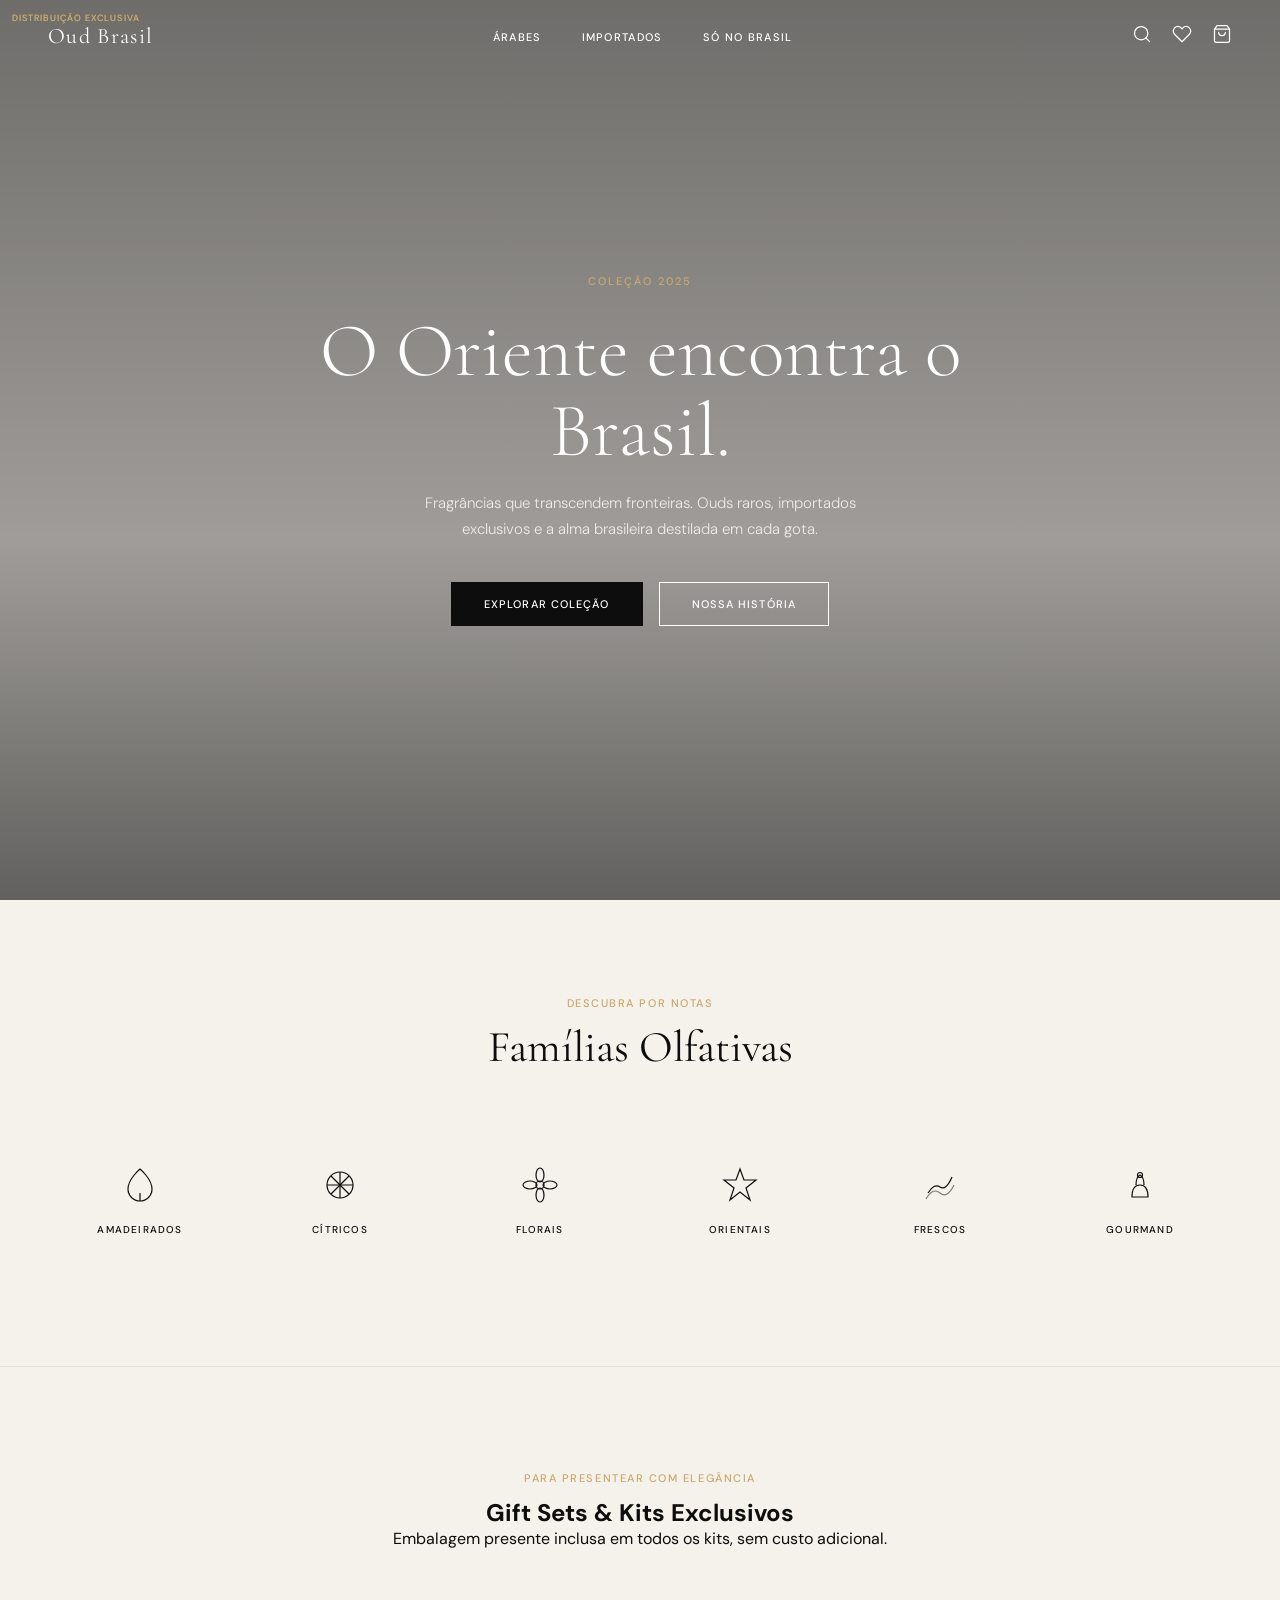
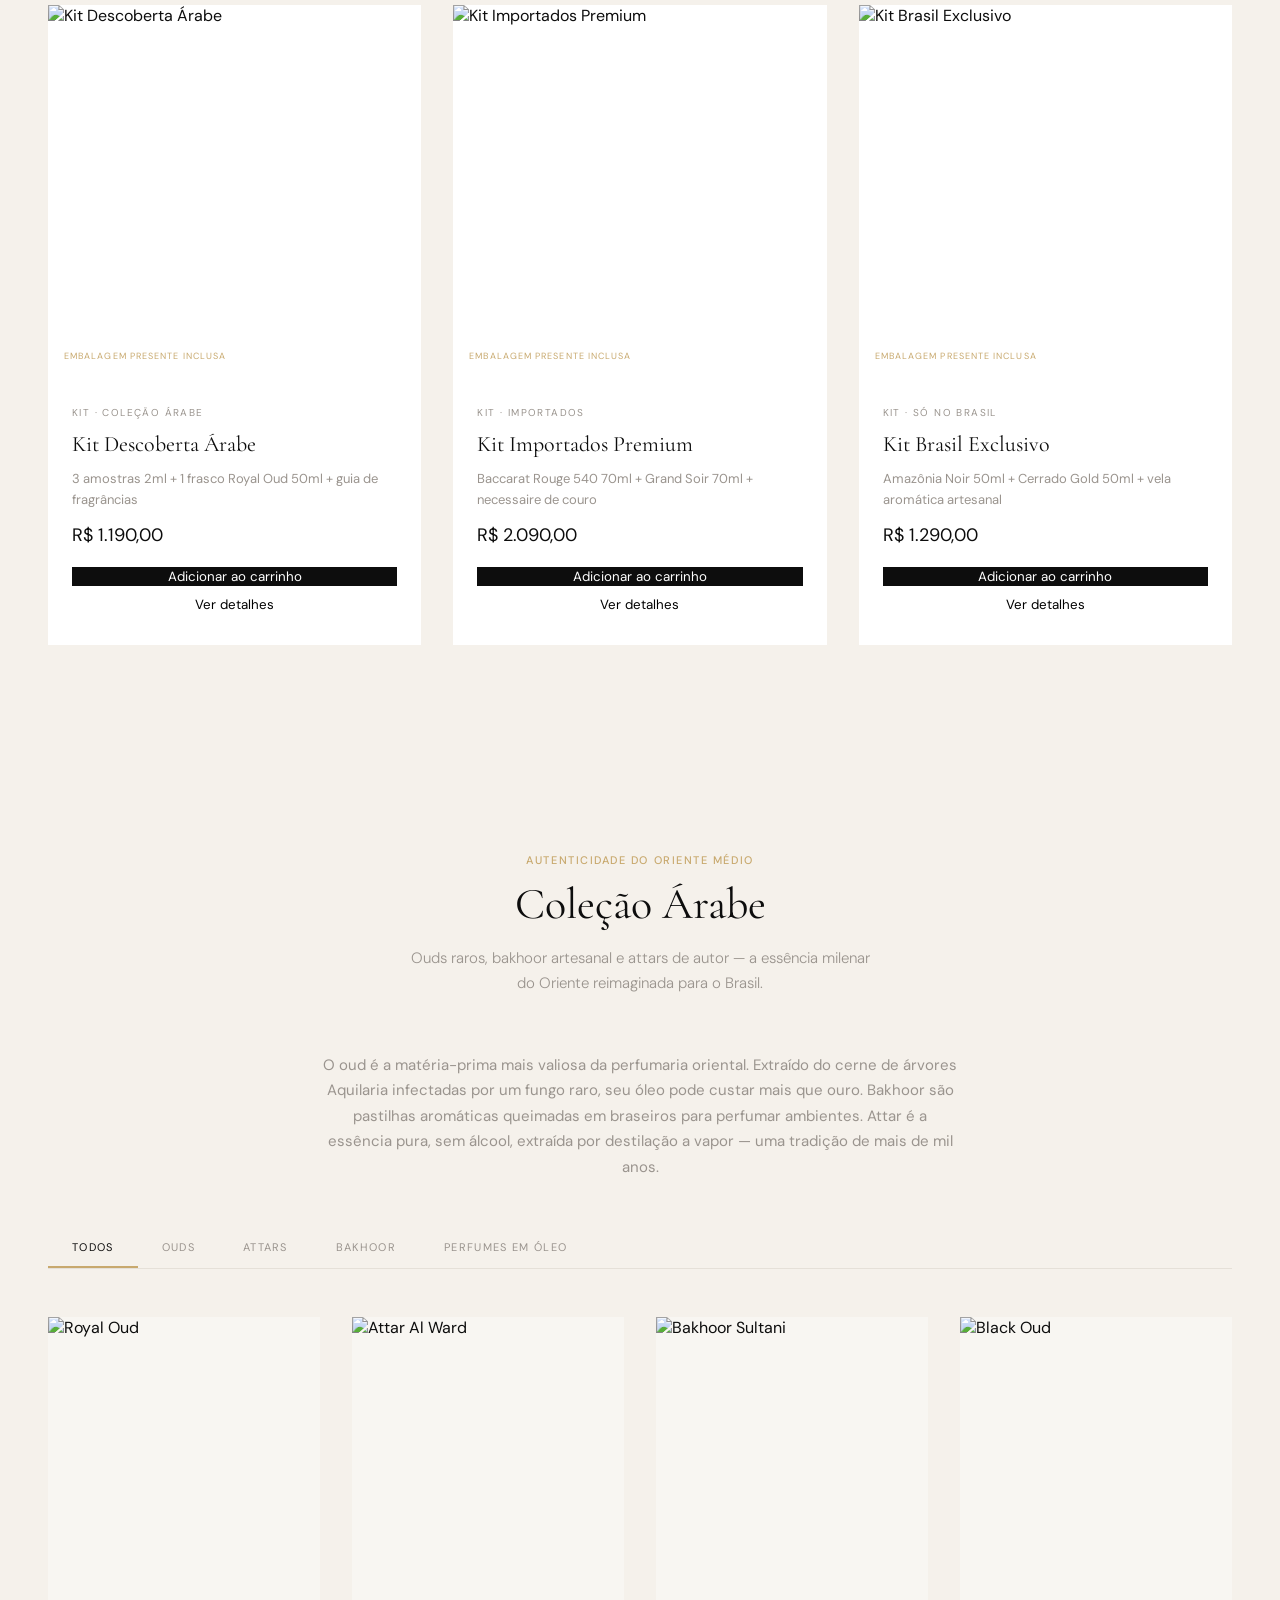
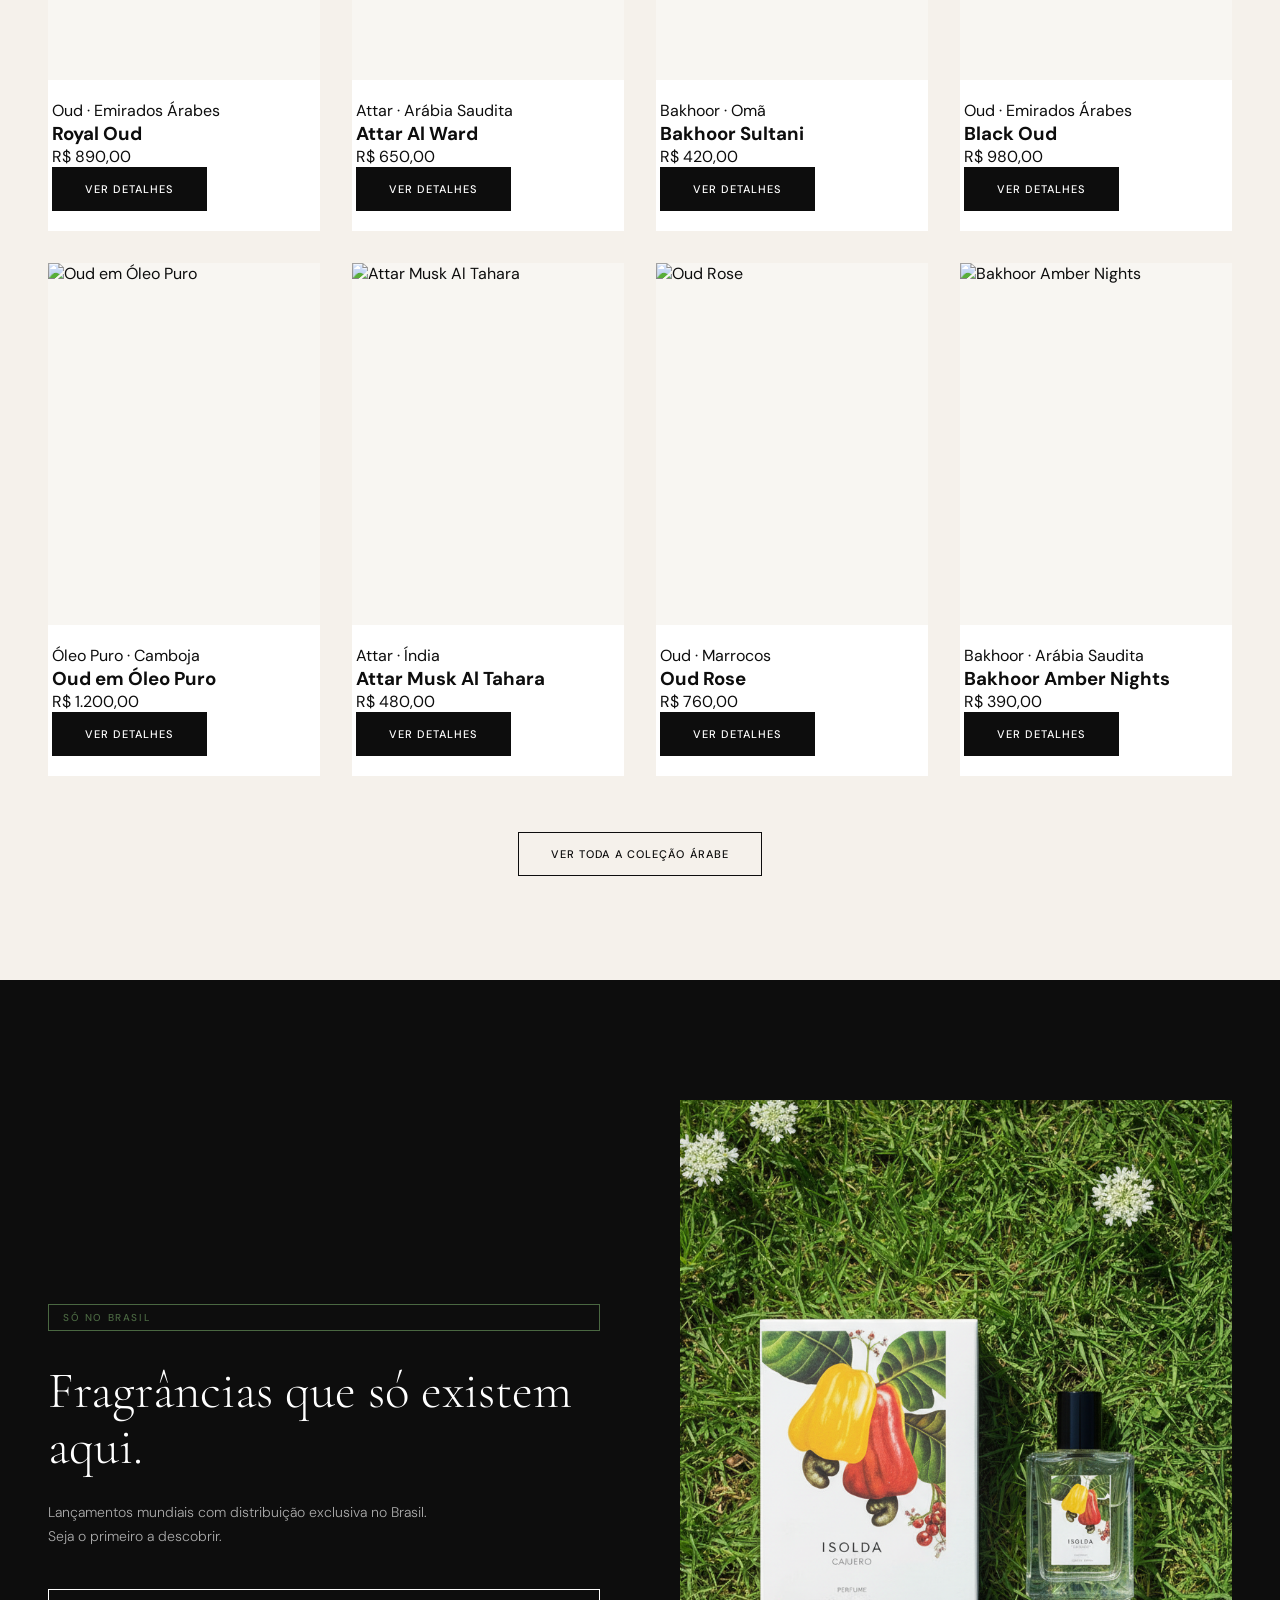
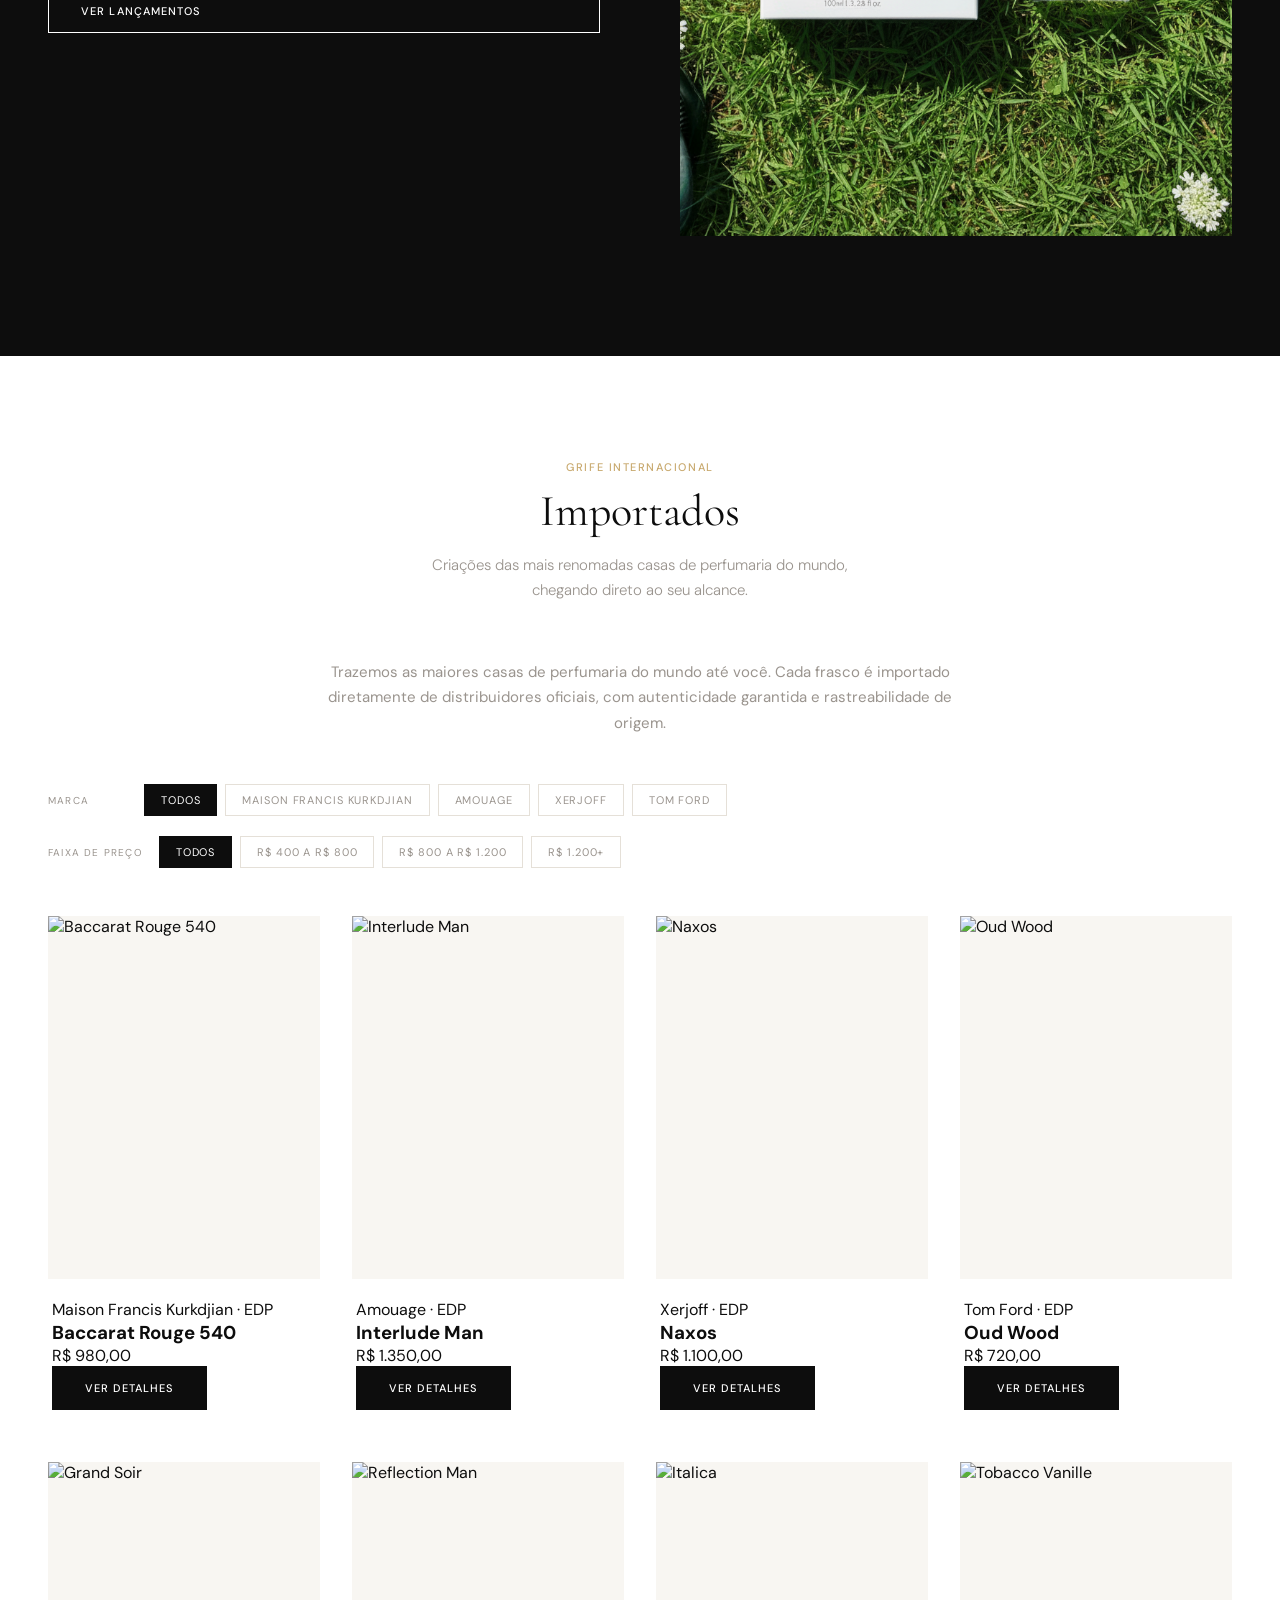
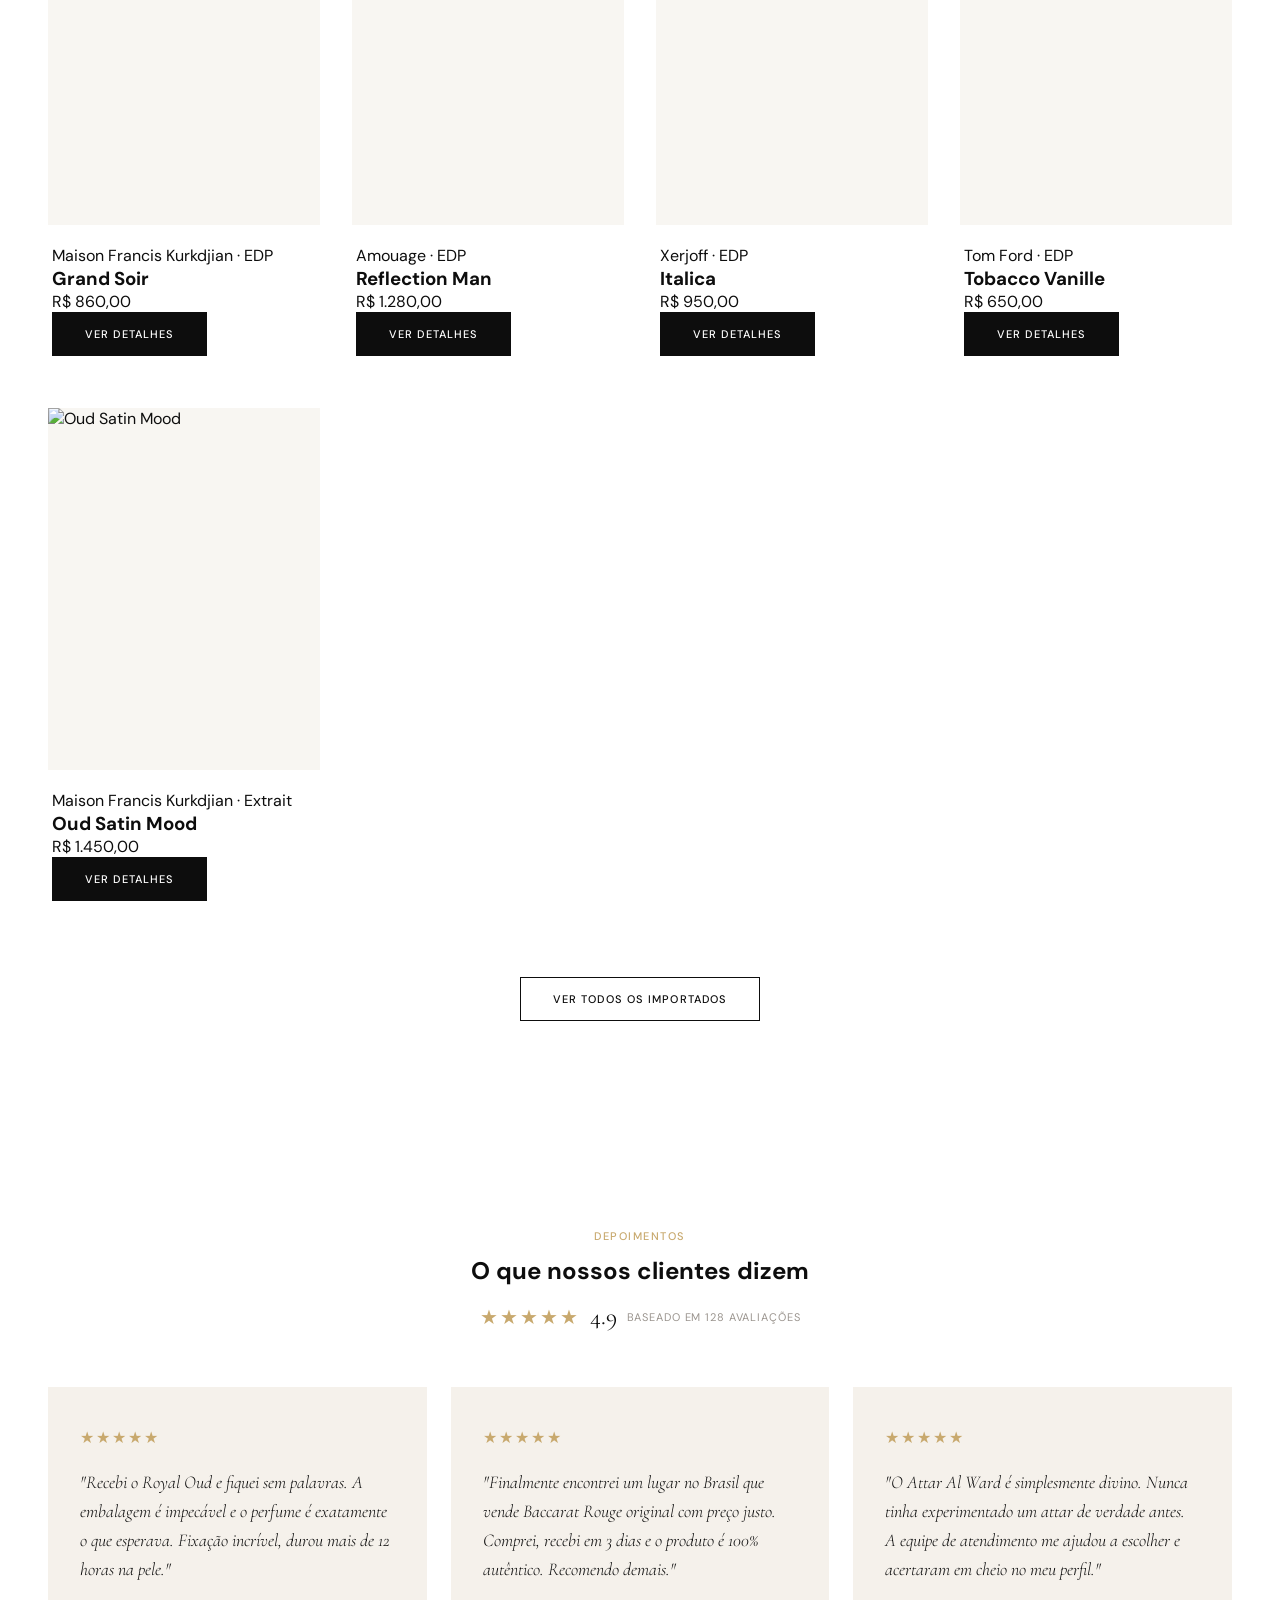
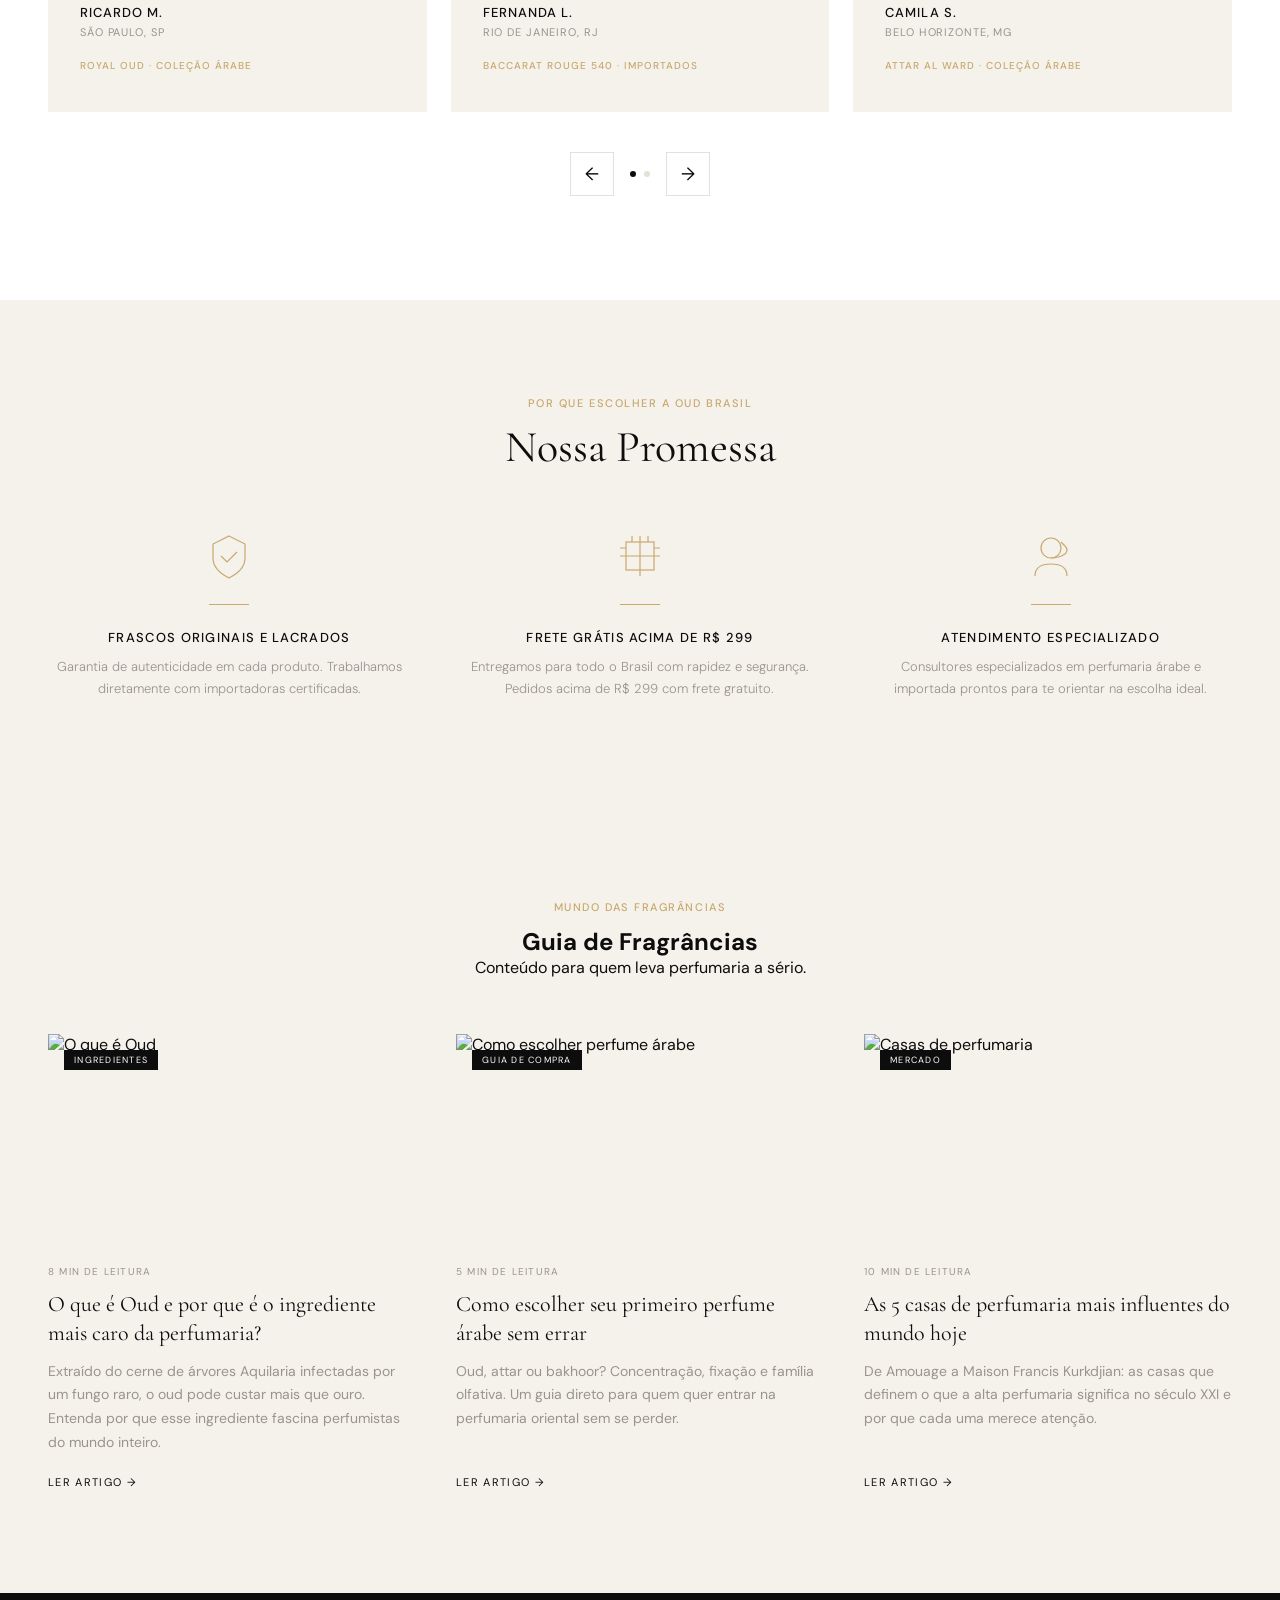
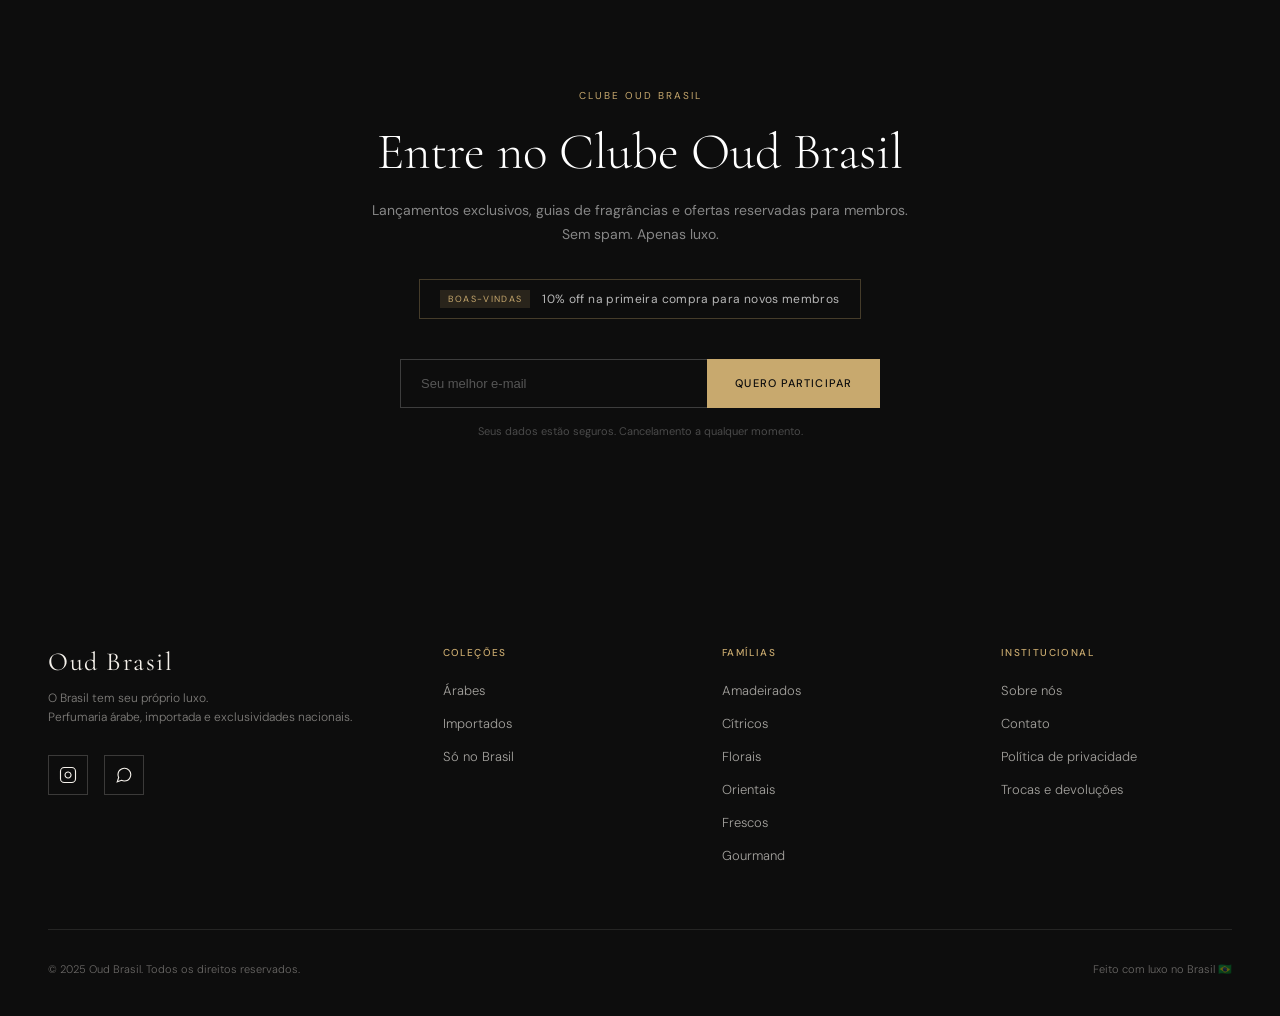
==== index.html @ 77f92ef0 "feat: implementa seção editorial com 3 artigos Co-Authored-By: Claude Opus 4.6 <noreply@anthropic.co" ====
<!DOCTYPE html>
<html lang="pt-BR">

<head>
  <meta charset="UTF-8" />
  <meta name="viewport" content="width=device-width, initial-scale=1.0" />
  <title>Oud Brasil — O Brasil tem seu próprio luxo.</title>
  <meta name="description"
    content="Perfumaria de luxo: Árabes, Importados e exclusividades Só no Brasil. Descubra o Oud Brasil." />
  <link rel="preconnect" href="https://fonts.googleapis.com" />
  <link rel="preconnect" href="https://fonts.gstatic.com" crossorigin />
  <link
    href="https://fonts.googleapis.com/css2?family=Cormorant+Garamond:wght@300;400&family=DM+Sans:wght@300;400;500&display=swap"
    rel="stylesheet" />
  <link rel="stylesheet" href="css/tokens.css">
  <link rel="stylesheet" href="css/base.css">
  <link rel="stylesheet" href="css/components.css">
  <link rel="stylesheet" href="css/sections.css">
</head>

<body>

  <!-- SEÇÃO: NAVBAR -->
  <nav id="navbar" role="navigation" aria-label="Navegação principal">
    <div class="nav-inner">
      <!-- Logo -->
      <a href="#" class="nav-logo" aria-label="Oud Brasil - Página inicial">Oud Brasil</a>

      <!-- Links Centrais -->
      <ul class="nav-links" id="navLinks">
        <li><a href="#arabes">Árabes</a></li>
        <li><a href="#importados">Importados</a></li>
        <li><a href="#sonobrasil">Só no Brasil</a></li>
      </ul>

      <!-- Ícones -->
      <div class="nav-icons">
        <button aria-label="Buscar" id="search-icon">
          <svg width="20" height="20" viewBox="0 0 24 24" fill="none" stroke="currentColor" stroke-width="1.5"
            stroke-linecap="round" stroke-linejoin="round">
            <circle cx="11" cy="11" r="8" />
            <line x1="21" y1="21" x2="16.65" y2="16.65" />
          </svg>
        </button>
        <button aria-label="Favoritos" id="favorites-icon">
          <span class="icon-wrap">
            <svg width="20" height="20" viewBox="0 0 24 24" fill="none" stroke="currentColor" stroke-width="1.5"
              stroke-linecap="round" stroke-linejoin="round">
              <path
                d="M20.84 4.61a5.5 5.5 0 0 0-7.78 0L12 5.67l-1.06-1.06a5.5 5.5 0 0 0-7.78 7.78l1.06 1.06L12 21.23l7.78-7.78 1.06-1.06a5.5 5.5 0 0 0 0-7.78z" />
            </svg>
            <span class="favorites-badge" id="favorites-badge">0</span>
          </span>
        </button>
        <button aria-label="Carrinho" id="cart-icon">
          <span class="icon-wrap">
            <svg width="20" height="20" viewBox="0 0 24 24" fill="none" stroke="currentColor" stroke-width="1.5"
              stroke-linecap="round" stroke-linejoin="round">
              <path d="M6 2L3 6v14a2 2 0 0 0 2 2h14a2 2 0 0 0 2-2V6l-3-4z" />
              <line x1="3" y1="6" x2="21" y2="6" />
              <path d="M16 10a4 4 0 0 1-8 0" />
            </svg>
            <span class="cart-badge" id="cart-badge">0</span>
          </span>
        </button>
        <button class="nav-hamburger" id="hamburger" aria-label="Menu" aria-expanded="false">
          <span></span><span></span><span></span>
        </button>
      </div>
    </div>
  </nav>

  <!-- SEÇÃO: HERO -->
  <section id="hero" aria-label="Banner principal">
    <div class="hero-bg"></div>
    <div class="hero-content">
      <p class="hero-eyebrow">Coleção 2025</p>
      <h1 class="hero-title t-editorial">O Oriente encontra o Brasil.</h1>
      <p class="hero-sub">Fragrâncias que transcendem fronteiras. Ouds raros, importados exclusivos e a alma brasileira
        destilada em cada gota.</p>
      <div class="hero-cta">
        <a href="#arabes" class="btn btn-primary">Explorar coleção</a>
        <a href="#valor" class="btn btn-ghost-light">Nossa história</a>
      </div>
    </div>
  </section>

  <!-- SEÇÃO: FAMÍLIAS OLFATIVAS -->
  <section id="familias" aria-label="Famílias olfativas">
    <div class="container">
      <div class="section-header reveal">
        <p class="section-eyebrow">Descubra por notas</p>
        <h2 class="t-h2">Famílias Olfativas</h2>
      </div>
      <div class="familias-grid">

        <!-- Amadeirados -->
        <div class="familia-card reveal">
          <div class="familia-icon">
            <svg viewBox="0 0 40 40">
              <path d="M20 4 C20 4 8 14 8 24 a12 12 0 0 0 24 0 C32 14 20 4 20 4z" />
              <line x1="20" y1="28" x2="20" y2="36" />
            </svg>
          </div>
          <span class="familia-label">Amadeirados</span>
        </div>

        <!-- Cítricos -->
        <div class="familia-card reveal">
          <div class="familia-icon">
            <svg viewBox="0 0 40 40">
              <circle cx="20" cy="20" r="13" />
              <path d="M20 7 v26 M7 20 h26" />
              <path d="M11 11 l18 18 M29 11 l-18 18" />
            </svg>
          </div>
          <span class="familia-label">Cítricos</span>
        </div>

        <!-- Florais -->
        <div class="familia-card reveal">
          <div class="familia-icon">
            <svg viewBox="0 0 40 40">
              <circle cx="20" cy="20" r="4" />
              <ellipse cx="20" cy="10" rx="4" ry="7" />
              <ellipse cx="20" cy="30" rx="4" ry="7" />
              <ellipse cx="10" cy="20" rx="7" ry="4" />
              <ellipse cx="30" cy="20" rx="7" ry="4" />
            </svg>
          </div>
          <span class="familia-label">Florais</span>
        </div>

        <!-- Orientais -->
        <div class="familia-card reveal">
          <div class="familia-icon">
            <svg viewBox="0 0 40 40">
              <polygon points="20,4 24,15 36,15 26,23 30,35 20,27 10,35 14,23 4,15 16,15" />
            </svg>
          </div>
          <span class="familia-label">Orientais</span>
        </div>

        <!-- Frescos -->
        <div class="familia-card reveal">
          <div class="familia-icon">
            <svg viewBox="0 0 40 40">
              <path d="M8 28 Q14 18 20 22 Q26 26 32 12" />
              <path d="M6 34 Q13 22 20 28 Q27 34 34 20" opacity="0.5" />
            </svg>
          </div>
          <span class="familia-label">Frescos</span>
        </div>

        <!-- Gourmand -->
        <div class="familia-card reveal">
          <div class="familia-icon">
            <svg viewBox="0 0 40 40">
              <path d="M12 32 Q12 20 20 20 Q28 20 28 32 Z" />
              <path d="M16 20 Q16 12 20 10 Q24 12 24 20" />
              <circle cx="20" cy="10" r="2.5" />
            </svg>
          </div>
          <span class="familia-label">Gourmand</span>
        </div>

      </div>
    </div>
  </section>

  <div class="section-divider"></div>

  <!-- Gift Sets -->
  <section id="giftsets">
    <div class="container">
      <div class="section-header">
        <p class="section-eyebrow">Para presentear com elegância</p>
        <h2 class="section-title">Gift Sets & Kits Exclusivos</h2>
        <p class="section-subtitle">Embalagem presente inclusa em todos os kits, sem custo adicional.</p>
      </div>
      <div class="giftsets-grid">

        <div class="giftset-card">
          <div class="giftset-card-img-wrap">
            <img src="https://picsum.photos/seed/giftarab/600/600" alt="Kit Descoberta Árabe" class="giftset-card-img" />
            <span class="giftset-badge">Embalagem presente inclusa</span>
          </div>
          <div class="giftset-card-info">
            <p class="giftset-card-eyebrow">Kit · Coleção Árabe</p>
            <h3 class="giftset-card-name">Kit Descoberta Árabe</h3>
            <p class="giftset-card-conteudo">3 amostras 2ml + 1 frasco Royal Oud 50ml + guia de fragrâncias</p>
            <p class="giftset-card-price">R$ 1.190,00</p>
            <div class="giftset-card-ctas">
              <button class="btn-primary" onclick="window.OudBrasilCart?.addToCart({ id: 'kit-arabe', name: 'Kit Descoberta Árabe', price: 1190, img: 'https://picsum.photos/seed/giftarab/600/600' }); window.OudBrasilCart?.openCartDrawer()">Adicionar ao carrinho</button>
              <button class="btn-secondary">Ver detalhes</button>
            </div>
          </div>
        </div>

        <div class="giftset-card">
          <div class="giftset-card-img-wrap">
            <img src="https://picsum.photos/seed/giftimport/600/600" alt="Kit Importados Premium" class="giftset-card-img" />
            <span class="giftset-badge">Embalagem presente inclusa</span>
          </div>
          <div class="giftset-card-info">
            <p class="giftset-card-eyebrow">Kit · Importados</p>
            <h3 class="giftset-card-name">Kit Importados Premium</h3>
            <p class="giftset-card-conteudo">Baccarat Rouge 540 70ml + Grand Soir 70ml + necessaire de couro</p>
            <p class="giftset-card-price">R$ 2.090,00</p>
            <div class="giftset-card-ctas">
              <button class="btn-primary" onclick="window.OudBrasilCart?.addToCart({ id: 'kit-importados', name: 'Kit Importados Premium', price: 2090, img: 'https://picsum.photos/seed/giftimport/600/600' }); window.OudBrasilCart?.openCartDrawer()">Adicionar ao carrinho</button>
              <button class="btn-secondary">Ver detalhes</button>
            </div>
          </div>
        </div>

        <div class="giftset-card">
          <div class="giftset-card-img-wrap">
            <img src="https://picsum.photos/seed/giftbrasil/600/600" alt="Kit Brasil Exclusivo" class="giftset-card-img" />
            <span class="giftset-badge">Embalagem presente inclusa</span>
          </div>
          <div class="giftset-card-info">
            <p class="giftset-card-eyebrow">Kit · Só no Brasil</p>
            <h3 class="giftset-card-name">Kit Brasil Exclusivo</h3>
            <p class="giftset-card-conteudo">Amazônia Noir 50ml + Cerrado Gold 50ml + vela aromática artesanal</p>
            <p class="giftset-card-price">R$ 1.290,00</p>
            <div class="giftset-card-ctas">
              <button class="btn-primary" onclick="window.OudBrasilCart?.addToCart({ id: 'kit-brasil', name: 'Kit Brasil Exclusivo', price: 1290, img: 'https://picsum.photos/seed/giftbrasil/600/600' }); window.OudBrasilCart?.openCartDrawer()">Adicionar ao carrinho</button>
              <button class="btn-secondary">Ver detalhes</button>
            </div>
          </div>
        </div>

      </div>
    </div>
  </section>

  <!-- SEÇÃO: DESTAQUES ÁRABES -->
  <section id="arabes" class="produtos-section" aria-label="Coleção Árabe">
    <div class="container">
      <div class="section-header reveal">
        <p class="section-eyebrow">Autenticidade do Oriente Médio</p>
        <h2 class="t-h2">Coleção Árabe</h2>
        <p class="section-desc">Ouds raros, bakhoor artesanal e attars de autor — a essência milenar do Oriente
          reimaginada para o Brasil.</p>
      </div>
      <p class="arabes-intro">O oud é a matéria-prima mais valiosa da perfumaria oriental. Extraído do cerne de árvores
        Aquilaria infectadas por um fungo raro, seu óleo pode custar mais que ouro. Bakhoor são pastilhas aromáticas
        queimadas em braseiros para perfumar ambientes. Attar é a essência pura, sem álcool, extraída por destilação a
        vapor — uma tradição de mais de mil anos.</p>

      <div class="categoria-tabs" id="arabes-tabs">
        <button class="categoria-tab active" data-tab="todos">Todos</button>
        <button class="categoria-tab" data-tab="ouds">Ouds</button>
        <button class="categoria-tab" data-tab="attars">Attars</button>
        <button class="categoria-tab" data-tab="bakhoor">Bakhoor</button>
        <button class="categoria-tab" data-tab="oleos">Perfumes em Óleo</button>
      </div>

      <div class="products-grid" id="arabes-grid">

        <div class="product-card" data-categoria="ouds">
          <div class="product-card-img-wrap">
            <img src="https://picsum.photos/seed/royaloud/400/500" alt="Royal Oud" class="product-card-img" />
            <button class="btn-favorite" data-id="royal-oud" data-name="Royal Oud" data-price="890"
              data-img="https://picsum.photos/seed/royaloud/400/500" aria-label="Favoritar Royal Oud">&#9825;</button>
          </div>
          <div class="product-card-info">
            <p class="product-card-category">Oud · Emirados Árabes</p>
            <h3 class="product-card-name">Royal Oud</h3>
            <p class="product-card-price">R$ 890,00</p>
            <button class="btn btn-primary product-card-cta" data-modal-id="royal-oud">Ver detalhes</button>
          </div>
        </div>

        <div class="product-card" data-categoria="attars">
          <div class="product-card-img-wrap">
            <img src="https://picsum.photos/seed/attar/400/500" alt="Attar Al Ward" class="product-card-img" />
            <button class="btn-favorite" data-id="attar-al-ward" data-name="Attar Al Ward" data-price="650"
              data-img="https://picsum.photos/seed/attar/400/500" aria-label="Favoritar Attar Al Ward">&#9825;</button>
          </div>
          <div class="product-card-info">
            <p class="product-card-category">Attar · Arábia Saudita</p>
            <h3 class="product-card-name">Attar Al Ward</h3>
            <p class="product-card-price">R$ 650,00</p>
            <button class="btn btn-primary product-card-cta" data-modal-id="attar-al-ward">Ver detalhes</button>
          </div>
        </div>

        <div class="product-card" data-categoria="bakhoor">
          <div class="product-card-img-wrap">
            <img src="https://picsum.photos/seed/bakhoor/400/500" alt="Bakhoor Sultani" class="product-card-img" />
            <button class="btn-favorite" data-id="bakhoor-sultani" data-name="Bakhoor Sultani" data-price="420"
              data-img="https://picsum.photos/seed/bakhoor/400/500"
              aria-label="Favoritar Bakhoor Sultani">&#9825;</button>
          </div>
          <div class="product-card-info">
            <p class="product-card-category">Bakhoor · Omã</p>
            <h3 class="product-card-name">Bakhoor Sultani</h3>
            <p class="product-card-price">R$ 420,00</p>
            <button class="btn btn-primary product-card-cta" data-modal-id="bakhoor-sultani">Ver detalhes</button>
          </div>
        </div>

        <div class="product-card" data-categoria="ouds">
          <div class="product-card-img-wrap">
            <img src="https://picsum.photos/seed/blackoud/400/500" alt="Black Oud" class="product-card-img" />
            <button class="btn-favorite" data-id="black-oud" data-name="Black Oud" data-price="980"
              data-img="https://picsum.photos/seed/blackoud/400/500" aria-label="Favoritar Black Oud">&#9825;</button>
          </div>
          <div class="product-card-info">
            <p class="product-card-category">Oud · Emirados Árabes</p>
            <h3 class="product-card-name">Black Oud</h3>
            <p class="product-card-price">R$ 980,00</p>
            <button class="btn btn-primary product-card-cta" data-modal-id="black-oud">Ver detalhes</button>
          </div>
        </div>

        <div class="product-card" data-categoria="oleos">
          <div class="product-card-img-wrap">
            <img src="https://picsum.photos/seed/oudoleo/400/500" alt="Oud em Óleo Puro" class="product-card-img" />
            <button class="btn-favorite" data-id="oud-oleo-puro" data-name="Oud em Óleo Puro" data-price="1200"
              data-img="https://picsum.photos/seed/oudoleo/400/500"
              aria-label="Favoritar Oud em Óleo Puro">&#9825;</button>
          </div>
          <div class="product-card-info">
            <p class="product-card-category">Óleo Puro · Camboja</p>
            <h3 class="product-card-name">Oud em Óleo Puro</h3>
            <p class="product-card-price">R$ 1.200,00</p>
            <button class="btn btn-primary product-card-cta" data-modal-id="oud-oleo-puro">Ver detalhes</button>
          </div>
        </div>

        <div class="product-card" data-categoria="attars">
          <div class="product-card-img-wrap">
            <img src="https://picsum.photos/seed/attarmusk/400/500" alt="Attar Musk Al Tahara"
              class="product-card-img" />
            <button class="btn-favorite" data-id="attar-musk" data-name="Attar Musk Al Tahara" data-price="480"
              data-img="https://picsum.photos/seed/attarmusk/400/500"
              aria-label="Favoritar Attar Musk Al Tahara">&#9825;</button>
          </div>
          <div class="product-card-info">
            <p class="product-card-category">Attar · Índia</p>
            <h3 class="product-card-name">Attar Musk Al Tahara</h3>
            <p class="product-card-price">R$ 480,00</p>
            <button class="btn btn-primary product-card-cta" data-modal-id="attar-musk">Ver detalhes</button>
          </div>
        </div>

        <div class="product-card" data-categoria="ouds">
          <div class="product-card-img-wrap">
            <img src="https://picsum.photos/seed/oudrose/400/500" alt="Oud Rose" class="product-card-img" />
            <button class="btn-favorite" data-id="oud-rose" data-name="Oud Rose" data-price="760"
              data-img="https://picsum.photos/seed/oudrose/400/500" aria-label="Favoritar Oud Rose">&#9825;</button>
          </div>
          <div class="product-card-info">
            <p class="product-card-category">Oud · Marrocos</p>
            <h3 class="product-card-name">Oud Rose</h3>
            <p class="product-card-price">R$ 760,00</p>
            <button class="btn btn-primary product-card-cta" data-modal-id="oud-rose">Ver detalhes</button>
          </div>
        </div>

        <div class="product-card" data-categoria="bakhoor">
          <div class="product-card-img-wrap">
            <img src="https://picsum.photos/seed/bakhooramber/400/500" alt="Bakhoor Amber Nights"
              class="product-card-img" />
            <button class="btn-favorite" data-id="bakhoor-amber" data-name="Bakhoor Amber Nights" data-price="390"
              data-img="https://picsum.photos/seed/bakhooramber/400/500"
              aria-label="Favoritar Bakhoor Amber Nights">&#9825;</button>
          </div>
          <div class="product-card-info">
            <p class="product-card-category">Bakhoor · Arábia Saudita</p>
            <h3 class="product-card-name">Bakhoor Amber Nights</h3>
            <p class="product-card-price">R$ 390,00</p>
            <button class="btn btn-primary product-card-cta" data-modal-id="bakhoor-amber">Ver detalhes</button>
          </div>
        </div>

      </div>

      <div class="section-cta-wrap">
        <button class="btn btn-ghost">Ver toda a coleção árabe</button>
      </div>
    </div>
  </section>

  <!-- SEÇÃO: BANNER SÓ NO BRASIL -->
  <section id="sonobrasil" aria-label="Só no Brasil">
    <div class="sonobrasil-bg"></div>
    <div class="container">
      <div class="sonobrasil-inner reveal">
        <div class="sonobrasil-content">
          <span class="sonobrasil-badge">Só no Brasil</span>
          <h2 class="sonobrasil-title">Fragrâncias que só existem aqui.</h2>
          <p class="sonobrasil-desc">Lançamentos mundiais com distribuição exclusiva no Brasil. Seja o primeiro a
            descobrir.</p>
          <a href="#" class="btn btn-ghost-light">Ver lançamentos</a>
        </div>
        <div class="sonobrasil-img">
          <img src="assets\granado_caju.png" alt="Perfume frasco natureza tropical" loading="lazy" />
        </div>
      </div>
    </div>
  </section>

  <!-- SEÇÃO: IMPORTADOS -->
  <section id="importados" class="produtos-section alt-bg" aria-label="Importados">
    <div class="container">
      <div class="section-header reveal">
        <p class="section-eyebrow">Grife Internacional</p>
        <h2 class="t-h2">Importados</h2>
        <p class="section-desc">Criações das mais renomadas casas de perfumaria do mundo, chegando direto ao seu
          alcance.</p>
      </div>
      <p class="importados-intro">Trazemos as maiores casas de perfumaria do mundo até você. Cada frasco é importado
        diretamente de distribuidores oficiais, com autenticidade garantida e rastreabilidade de origem.</p>

      <div class="importados-filtros">
        <div class="filtros-grupo">
          <span class="filtros-label">Marca</span>
          <div class="filtros-opcoes" id="filtro-marca">
            <button class="filtro-btn active" data-marca="todos">Todos</button>
            <button class="filtro-btn" data-marca="mfk">Maison Francis Kurkdjian</button>
            <button class="filtro-btn" data-marca="amouage">Amouage</button>
            <button class="filtro-btn" data-marca="xerjoff">Xerjoff</button>
            <button class="filtro-btn" data-marca="tomford">Tom Ford</button>
          </div>
        </div>
        <div class="filtros-grupo">
          <span class="filtros-label">Faixa de preço</span>
          <div class="filtros-opcoes" id="filtro-preco">
            <button class="filtro-btn active" data-preco="todos">Todos</button>
            <button class="filtro-btn" data-preco="400-800">R$ 400 a R$ 800</button>
            <button class="filtro-btn" data-preco="800-1200">R$ 800 a R$ 1.200</button>
            <button class="filtro-btn" data-preco="1200+">R$ 1.200+</button>
          </div>
        </div>
      </div>

      <div class="products-grid" id="importados-grid">

        <div class="product-card" data-marca="mfk" data-preco-val="980">
          <div class="product-card-img-wrap">
            <img src="https://picsum.photos/seed/baccarat/400/500" alt="Baccarat Rouge 540" class="product-card-img" />
            <span class="product-badge-exclusive">Distribuição exclusiva</span>
            <button class="btn-favorite" data-id="baccarat-rouge" data-name="Baccarat Rouge 540" data-price="980"
              data-img="https://picsum.photos/seed/baccarat/400/500" aria-label="Favoritar">&#9825;</button>
          </div>
          <div class="product-card-info">
            <p class="product-card-category">Maison Francis Kurkdjian · EDP</p>
            <h3 class="product-card-name">Baccarat Rouge 540</h3>
            <p class="product-card-price">R$ 980,00</p>
            <button class="btn btn-primary product-card-cta" data-modal-id="baccarat-rouge">Ver detalhes</button>
          </div>
        </div>

        <div class="product-card" data-marca="amouage" data-preco-val="1350">
          <div class="product-card-img-wrap">
            <img src="https://picsum.photos/seed/interlude/400/500" alt="Interlude Man" class="product-card-img" />
            <button class="btn-favorite" data-id="interlude-man" data-name="Interlude Man" data-price="1350"
              data-img="https://picsum.photos/seed/interlude/400/500" aria-label="Favoritar">&#9825;</button>
          </div>
          <div class="product-card-info">
            <p class="product-card-category">Amouage · EDP</p>
            <h3 class="product-card-name">Interlude Man</h3>
            <p class="product-card-price">R$ 1.350,00</p>
            <button class="btn btn-primary product-card-cta" data-modal-id="interlude-man">Ver detalhes</button>
          </div>
        </div>

        <div class="product-card" data-marca="xerjoff" data-preco-val="1100">
          <div class="product-card-img-wrap">
            <img src="https://picsum.photos/seed/naxos/400/500" alt="Naxos" class="product-card-img" />
            <button class="btn-favorite" data-id="naxos" data-name="Naxos" data-price="1100"
              data-img="https://picsum.photos/seed/naxos/400/500" aria-label="Favoritar">&#9825;</button>
          </div>
          <div class="product-card-info">
            <p class="product-card-category">Xerjoff · EDP</p>
            <h3 class="product-card-name">Naxos</h3>
            <p class="product-card-price">R$ 1.100,00</p>
            <button class="btn btn-primary product-card-cta" data-modal-id="naxos">Ver detalhes</button>
          </div>
        </div>

        <div class="product-card" data-marca="tomford" data-preco-val="720">
          <div class="product-card-img-wrap">
            <img src="https://picsum.photos/seed/oudwood/400/500" alt="Oud Wood" class="product-card-img" />
            <button class="btn-favorite" data-id="oud-wood-tf" data-name="Oud Wood" data-price="720"
              data-img="https://picsum.photos/seed/oudwood/400/500" aria-label="Favoritar">&#9825;</button>
          </div>
          <div class="product-card-info">
            <p class="product-card-category">Tom Ford · EDP</p>
            <h3 class="product-card-name">Oud Wood</h3>
            <p class="product-card-price">R$ 720,00</p>
            <button class="btn btn-primary product-card-cta" data-modal-id="oud-wood-tf">Ver detalhes</button>
          </div>
        </div>

        <div class="product-card" data-marca="mfk" data-preco-val="860">
          <div class="product-card-img-wrap">
            <img src="https://picsum.photos/seed/grand/400/500" alt="Grand Soir" class="product-card-img" />
            <button class="btn-favorite" data-id="grand-soir" data-name="Grand Soir" data-price="860"
              data-img="https://picsum.photos/seed/grand/400/500" aria-label="Favoritar">&#9825;</button>
          </div>
          <div class="product-card-info">
            <p class="product-card-category">Maison Francis Kurkdjian · EDP</p>
            <h3 class="product-card-name">Grand Soir</h3>
            <p class="product-card-price">R$ 860,00</p>
            <button class="btn btn-primary product-card-cta" data-modal-id="grand-soir">Ver detalhes</button>
          </div>
        </div>

        <div class="product-card" data-marca="amouage" data-preco-val="1280">
          <div class="product-card-img-wrap">
            <img src="https://picsum.photos/seed/reflection/400/500" alt="Reflection Man" class="product-card-img" />
            <button class="btn-favorite" data-id="reflection-man" data-name="Reflection Man" data-price="1280"
              data-img="https://picsum.photos/seed/reflection/400/500" aria-label="Favoritar">&#9825;</button>
          </div>
          <div class="product-card-info">
            <p class="product-card-category">Amouage · EDP</p>
            <h3 class="product-card-name">Reflection Man</h3>
            <p class="product-card-price">R$ 1.280,00</p>
            <button class="btn btn-primary product-card-cta" data-modal-id="reflection-man">Ver detalhes</button>
          </div>
        </div>

        <div class="product-card" data-marca="xerjoff" data-preco-val="950">
          <div class="product-card-img-wrap">
            <img src="https://picsum.photos/seed/casamorati/400/500" alt="Italica" class="product-card-img" />
            <button class="btn-favorite" data-id="italica" data-name="Italica" data-price="950"
              data-img="https://picsum.photos/seed/casamorati/400/500" aria-label="Favoritar">&#9825;</button>
          </div>
          <div class="product-card-info">
            <p class="product-card-category">Xerjoff · EDP</p>
            <h3 class="product-card-name">Italica</h3>
            <p class="product-card-price">R$ 950,00</p>
            <button class="btn btn-primary product-card-cta" data-modal-id="italica">Ver detalhes</button>
          </div>
        </div>

        <div class="product-card" data-marca="tomford" data-preco-val="650">
          <div class="product-card-img-wrap">
            <img src="https://picsum.photos/seed/tobacco/400/500" alt="Tobacco Vanille" class="product-card-img" />
            <button class="btn-favorite" data-id="tobacco-vanille" data-name="Tobacco Vanille" data-price="650"
              data-img="https://picsum.photos/seed/tobacco/400/500" aria-label="Favoritar">&#9825;</button>
          </div>
          <div class="product-card-info">
            <p class="product-card-category">Tom Ford · EDP</p>
            <h3 class="product-card-name">Tobacco Vanille</h3>
            <p class="product-card-price">R$ 650,00</p>
            <button class="btn btn-primary product-card-cta" data-modal-id="tobacco-vanille">Ver detalhes</button>
          </div>
        </div>

        <div class="product-card" data-marca="mfk" data-preco-val="1450">
          <div class="product-card-img-wrap">
            <img src="https://picsum.photos/seed/oud540/400/500" alt="Oud Satin Mood" class="product-card-img" />
            <span class="product-badge-exclusive">Distribuição exclusiva</span>
            <button class="btn-favorite" data-id="oud-satin-mood" data-name="Oud Satin Mood" data-price="1450"
              data-img="https://picsum.photos/seed/oud540/400/500" aria-label="Favoritar">&#9825;</button>
          </div>
          <div class="product-card-info">
            <p class="product-card-category">Maison Francis Kurkdjian · Extrait</p>
            <h3 class="product-card-name">Oud Satin Mood</h3>
            <p class="product-card-price">R$ 1.450,00</p>
            <button class="btn btn-primary product-card-cta" data-modal-id="oud-satin-mood">Ver detalhes</button>
          </div>
        </div>

      </div>

      <div class="section-cta-wrap">
        <button class="btn btn-ghost">Ver todos os importados</button>
      </div>
    </div>
  </section>

  <!-- Depoimentos -->
  <section id="depoimentos">
    <div class="container">
      <div class="section-header">
        <p class="section-eyebrow">Depoimentos</p>
        <h2 class="section-title">O que nossos clientes dizem</h2>
        <div class="depoimentos-rating-geral">
          <span class="depoimentos-stars-geral">★★★★★</span>
          <span class="depoimentos-rating-num">4.9</span>
          <span class="depoimentos-rating-base">baseado em 128 avaliações</span>
        </div>
      </div>
      <div class="depoimentos-carousel-wrap">
        <div class="depoimentos-track" id="depoimentos-track">
          <div class="depoimento-card">
            <div class="depoimento-stars">★★★★★</div>
            <p class="depoimento-text">"Recebi o Royal Oud e fiquei sem palavras. A embalagem é impecável e o perfume é exatamente o que esperava. Fixação incrível, durou mais de 12 horas na pele."</p>
            <div class="depoimento-autor">
              <span class="depoimento-nome">Ricardo M.</span>
              <span class="depoimento-cidade">São Paulo, SP</span>
            </div>
            <p class="depoimento-produto">Royal Oud · Coleção Árabe</p>
          </div>
          <div class="depoimento-card">
            <div class="depoimento-stars">★★★★★</div>
            <p class="depoimento-text">"Finalmente encontrei um lugar no Brasil que vende Baccarat Rouge original com preço justo. Comprei, recebi em 3 dias e o produto é 100% autêntico. Recomendo demais."</p>
            <div class="depoimento-autor">
              <span class="depoimento-nome">Fernanda L.</span>
              <span class="depoimento-cidade">Rio de Janeiro, RJ</span>
            </div>
            <p class="depoimento-produto">Baccarat Rouge 540 · Importados</p>
          </div>
          <div class="depoimento-card">
            <div class="depoimento-stars">★★★★★</div>
            <p class="depoimento-text">"O Attar Al Ward é simplesmente divino. Nunca tinha experimentado um attar de verdade antes. A equipe de atendimento me ajudou a escolher e acertaram em cheio no meu perfil."</p>
            <div class="depoimento-autor">
              <span class="depoimento-nome">Camila S.</span>
              <span class="depoimento-cidade">Belo Horizonte, MG</span>
            </div>
            <p class="depoimento-produto">Attar Al Ward · Coleção Árabe</p>
          </div>
          <div class="depoimento-card">
            <div class="depoimento-stars">★★★★★</div>
            <p class="depoimento-text">"Comprei o Tobacco Vanille de presente para meu marido e ele amou. Chegou com nota manuscrita e embalagem de presente sem custo adicional. Detalhe que faz toda a diferença."</p>
            <div class="depoimento-autor">
              <span class="depoimento-nome">Beatriz O.</span>
              <span class="depoimento-cidade">Curitiba, PR</span>
            </div>
            <p class="depoimento-produto">Tobacco Vanille · Importados</p>
          </div>
          <div class="depoimento-card">
            <div class="depoimento-stars">★★★★★</div>
            <p class="depoimento-text">"O Amazônia Noir me surpreendeu. Não esperava que um perfume nacional tivesse essa complexidade. A priprioca na abertura é única, não tem nada parecido no mercado."</p>
            <div class="depoimento-autor">
              <span class="depoimento-nome">Thiago R.</span>
              <span class="depoimento-cidade">Manaus, AM</span>
            </div>
            <p class="depoimento-produto">Amazônia Noir · Só no Brasil</p>
          </div>
          <div class="depoimento-card">
            <div class="depoimento-stars">★★★★★</div>
            <p class="depoimento-text">"Já é minha terceira compra no Oud Brasil. A curadoria de produtos é impecável e sempre tem algo novo para descobrir. O Interlude Man é meu preferido até hoje."</p>
            <div class="depoimento-autor">
              <span class="depoimento-nome">André P.</span>
              <span class="depoimento-cidade">Porto Alegre, RS</span>
            </div>
            <p class="depoimento-produto">Interlude Man · Importados</p>
          </div>
        </div>
      </div>
      <div class="depoimentos-nav">
        <button class="depoimentos-prev" id="dep-prev" aria-label="Anterior">←</button>
        <div class="depoimentos-dots" id="dep-dots"></div>
        <button class="depoimentos-next" id="dep-next" aria-label="Próximo">→</button>
      </div>
    </div>
  </section>

  <!-- SEÇÃO: PROPOSTA DE VALOR -->
  <section id="valor" aria-label="Por que escolher a Oud Brasil">
    <div class="container">
      <div class="section-header reveal">
        <p class="section-eyebrow">Por que escolher a Oud Brasil</p>
        <h2 class="t-h2">Nossa Promessa</h2>
      </div>
      <div class="valor-grid">

        <div class="valor-item reveal">
          <div class="valor-icon">
            <svg viewBox="0 0 56 56">
              <path d="M28 8 L44 16 L44 30 Q44 42 28 50 Q12 42 12 30 L12 16 Z" />
              <path d="M20 28 l6 6 10-10" />
            </svg>
          </div>
          <div class="gold-sep"></div>
          <h3 class="valor-title">Frascos Originais e Lacrados</h3>
          <p class="valor-desc">Garantia de autenticidade em cada produto. Trabalhamos diretamente com importadoras
            certificadas.</p>
        </div>

        <div class="valor-item reveal">
          <div class="valor-icon">
            <svg viewBox="0 0 56 56">
              <path d="M8 28 h40 M28 8 v40" />
              <rect x="14" y="14" width="28" height="28" />
              <path d="M20 8 v6 M36 8 v6 M8 20 h6 M42 20 h6" />
            </svg>
          </div>
          <div class="gold-sep"></div>
          <h3 class="valor-title">Frete Grátis acima de R$ 299</h3>
          <p class="valor-desc">Entregamos para todo o Brasil com rapidez e segurança. Pedidos acima de R$ 299 com frete
            gratuito.</p>
        </div>

        <div class="valor-item reveal">
          <div class="valor-icon">
            <svg viewBox="0 0 56 56">
              <circle cx="28" cy="20" r="10" />
              <path d="M12 48 Q12 36 28 36 Q44 36 44 48" />
              <path d="M38 14 l4 4" />
              <path d="M42 18 Q46 22 42 26 Q36 30 28 30" />
            </svg>
          </div>
          <div class="gold-sep"></div>
          <h3 class="valor-title">Atendimento Especializado</h3>
          <p class="valor-desc">Consultores especializados em perfumaria árabe e importada prontos para te orientar na
            escolha ideal.</p>
        </div>

      </div>
    </div>
  </section>

  <!-- Editorial -->
  <section id="editorial">
    <div class="container">
      <div class="section-header">
        <p class="section-eyebrow">Mundo das Fragrâncias</p>
        <h2 class="section-title">Guia de Fragrâncias</h2>
        <p class="section-subtitle">Conteúdo para quem leva perfumaria a sério.</p>
      </div>
      <div class="editorial-grid">

        <article class="editorial-card">
          <div class="editorial-card-img-wrap">
            <img src="https://picsum.photos/seed/oudartigo/800/450" alt="O que é Oud" class="editorial-card-img" />
            <span class="editorial-card-tag">Ingredientes</span>
          </div>
          <div class="editorial-card-body">
            <p class="editorial-card-meta">8 min de leitura</p>
            <h3 class="editorial-card-title">O que é Oud e por que é o ingrediente mais caro da perfumaria?</h3>
            <p class="editorial-card-trecho">Extraído do cerne de árvores Aquilaria infectadas por um fungo raro, o oud pode custar mais que ouro. Entenda por que esse ingrediente fascina perfumistas do mundo inteiro.</p>
            <button class="editorial-card-link">Ler artigo →</button>
          </div>
        </article>

        <article class="editorial-card">
          <div class="editorial-card-img-wrap">
            <img src="https://picsum.photos/seed/escolhaartigo/800/450" alt="Como escolher perfume árabe" class="editorial-card-img" />
            <span class="editorial-card-tag">Guia de compra</span>
          </div>
          <div class="editorial-card-body">
            <p class="editorial-card-meta">5 min de leitura</p>
            <h3 class="editorial-card-title">Como escolher seu primeiro perfume árabe sem errar</h3>
            <p class="editorial-card-trecho">Oud, attar ou bakhoor? Concentração, fixação e família olfativa. Um guia direto para quem quer entrar na perfumaria oriental sem se perder.</p>
            <button class="editorial-card-link">Ler artigo →</button>
          </div>
        </article>

        <article class="editorial-card">
          <div class="editorial-card-img-wrap">
            <img src="https://picsum.photos/seed/casasartigo/800/450" alt="Casas de perfumaria" class="editorial-card-img" />
            <span class="editorial-card-tag">Mercado</span>
          </div>
          <div class="editorial-card-body">
            <p class="editorial-card-meta">10 min de leitura</p>
            <h3 class="editorial-card-title">As 5 casas de perfumaria mais influentes do mundo hoje</h3>
            <p class="editorial-card-trecho">De Amouage a Maison Francis Kurkdjian: as casas que definem o que a alta perfumaria significa no século XXI e por que cada uma merece atenção.</p>
            <button class="editorial-card-link">Ler artigo →</button>
          </div>
        </article>

      </div>
    </div>
  </section>

  <!-- Newsletter -->
  <section id="newsletter">
    <div class="container">
      <div class="newsletter-inner">
        <p class="newsletter-eyebrow">Clube Oud Brasil</p>
        <h2 class="newsletter-title">Entre no Clube Oud Brasil</h2>
        <p class="newsletter-subtitle">Lançamentos exclusivos, guias de fragrâncias e ofertas reservadas para membros. Sem spam. Apenas luxo.</p>
        <div class="newsletter-oferta">
          <span class="newsletter-oferta-tag">Boas-vindas</span>
          <span class="newsletter-oferta-texto">10% off na primeira compra para novos membros</span>
        </div>
        <form class="newsletter-form" id="newsletter-form" novalidate>
          <input
            type="email"
            class="newsletter-input"
            id="newsletter-email"
            placeholder="Seu melhor e-mail"
            autocomplete="email"
            required
          />
          <button type="submit" class="newsletter-btn">Quero participar</button>
        </form>
        <p class="newsletter-privacidade">Seus dados estão seguros. Cancelamento a qualquer momento.</p>
        <p class="newsletter-feedback" id="newsletter-feedback" aria-live="polite"></p>
      </div>
    </div>
  </section>

  <!-- SEÇÃO: FOOTER -->
  <footer id="footer" aria-label="Rodapé">
    <div class="container">
      <div class="footer-top">

        <!-- Marca -->
        <div>
          <div class="footer-brand-logo">Oud Brasil</div>
          <p class="footer-tagline">O Brasil tem seu próprio luxo.<br />Perfumaria árabe, importada e exclusividades
            nacionais.</p>
          <div class="footer-social">
            <!-- Instagram -->
            <a href="#" aria-label="Instagram">
              <svg viewBox="0 0 24 24">
                <rect x="2" y="2" width="20" height="20" rx="5" ry="5" />
                <path d="M16 11.37A4 4 0 1 1 12.63 8 4 4 0 0 1 16 11.37z" />
                <line x1="17.5" y1="6.5" x2="17.51" y2="6.5" />
              </svg>
            </a>
            <!-- WhatsApp -->
            <a href="#" aria-label="WhatsApp">
              <svg viewBox="0 0 24 24">
                <path
                  d="M21 11.5a8.38 8.38 0 0 1-.9 3.8 8.5 8.5 0 0 1-7.6 4.7 8.38 8.38 0 0 1-3.8-.9L3 21l1.9-5.7a8.38 8.38 0 0 1-.9-3.8 8.5 8.5 0 0 1 4.7-7.6 8.38 8.38 0 0 1 3.8-.9h.5a8.48 8.48 0 0 1 8 8v.5z" />
              </svg>
            </a>
          </div>
        </div>

        <!-- Coleções -->
        <div class="footer-col">
          <p class="footer-col-title">Coleções</p>
          <ul>
            <li><a href="#arabes">Árabes</a></li>
            <li><a href="#importados">Importados</a></li>
            <li><a href="#sonobrasil">Só no Brasil</a></li>
          </ul>
        </div>

        <!-- Famílias -->
        <div class="footer-col">
          <p class="footer-col-title">Famílias</p>
          <ul>
            <li><a href="#">Amadeirados</a></li>
            <li><a href="#">Cítricos</a></li>
            <li><a href="#">Florais</a></li>
            <li><a href="#">Orientais</a></li>
            <li><a href="#">Frescos</a></li>
            <li><a href="#">Gourmand</a></li>
          </ul>
        </div>

        <!-- Institucional -->
        <div class="footer-col">
          <p class="footer-col-title">Institucional</p>
          <ul>
            <li><a href="#">Sobre nós</a></li>
            <li><a href="#">Contato</a></li>
            <li><a href="#">Política de privacidade</a></li>
            <li><a href="#">Trocas e devoluções</a></li>
          </ul>
        </div>

      </div>

      <div class="footer-bottom">
        <span class="footer-copy">© 2025 Oud Brasil. Todos os direitos reservados.</span>
        <span class="footer-copy">Feito com luxo no Brasil 🇧🇷</span>
      </div>
    </div>
  </footer>

  <!-- Cart Drawer -->
  <div id="cart-drawer" class="cart-drawer" aria-hidden="true">
    <div class="cart-drawer-header">
      <span class="cart-drawer-title">Sua Sacola</span>
      <button class="cart-drawer-close" id="cart-close" aria-label="Fechar carrinho">&times;</button>
    </div>
    <div class="cart-drawer-items" id="cart-items-list"></div>
    <div class="cart-drawer-footer">
      <div class="cart-subtotal">
        <span>Subtotal</span>
        <span id="cart-subtotal-value">R$ 0,00</span>
      </div>
      <p class="cart-shipping-notice">Frete grátis acima de R$ 299</p>
      <button class="btn btn-primary cart-checkout-btn">Finalizar compra</button>
    </div>
  </div>
  <div id="cart-backdrop" class="cart-backdrop"></div>

  <!-- Favorites Drawer -->
  <div id="favorites-drawer" class="favorites-drawer" aria-hidden="true">
    <div class="favorites-drawer-header">
      <span class="favorites-drawer-title">Lista de Desejos</span>
      <button class="favorites-drawer-close" id="favorites-close" aria-label="Fechar favoritos">&times;</button>
    </div>
    <div class="favorites-drawer-items" id="favorites-items-list"></div>
  </div>
  <div id="favorites-backdrop" class="favorites-backdrop"></div>

  <!-- Search Overlay -->
  <div id="search-overlay" class="search-overlay" aria-hidden="true">
    <button class="search-overlay-close" id="search-close" aria-label="Fechar busca">&times;</button>
    <div class="search-overlay-inner">
      <input type="text" id="search-input" class="search-input" placeholder="O que você procura?" autocomplete="off" />
      <ul class="search-suggestions" id="search-suggestions"></ul>
    </div>
  </div>

  <!-- Product Modal -->
  <div id="product-modal" class="product-modal" aria-hidden="true">
    <div class="product-modal-overlay"></div>
    <div class="product-modal-container">
      <button class="product-modal-close" id="product-modal-close" aria-label="Fechar">&times;</button>
      <div class="product-modal-grid">

        <!-- Galeria -->
        <div class="product-gallery">
          <div class="product-gallery-main">
            <img id="modal-img-main" src="" alt="" />
          </div>
          <div class="product-gallery-thumbs" id="modal-thumbs"></div>
        </div>

        <!-- Informações -->
        <div class="product-info">
          <p class="product-info-category" id="modal-category"></p>
          <h2 class="product-info-name" id="modal-name"></h2>
          <p class="product-info-origin" id="modal-origin"></p>
          <p class="product-info-price" id="modal-price"></p>

          <!-- Volumes -->
          <div class="product-volume-selector">
            <p class="product-volume-label">Volume</p>
            <div class="product-volume-opts" id="modal-volumes"></div>
          </div>

          <!-- Pirâmide olfativa -->
          <div class="olfative-pyramid">
            <p class="olfative-pyramid-title">Pirâmide Olfativa</p>
            <div class="pyramid-row">
              <span class="pyramid-label">Topo</span>
              <span class="pyramid-notes" id="modal-notes-top"></span>
            </div>
            <div class="pyramid-row">
              <span class="pyramid-label">Coração</span>
              <span class="pyramid-notes" id="modal-notes-heart"></span>
            </div>
            <div class="pyramid-row">
              <span class="pyramid-label">Base</span>
              <span class="pyramid-notes" id="modal-notes-base"></span>
            </div>
          </div>

          <!-- Descrição -->
          <p class="product-info-description" id="modal-description"></p>

          <!-- CTAs -->
          <div class="product-modal-ctas">
            <button class="btn btn-primary product-modal-add-cart" id="modal-add-cart">Adicionar ao carrinho</button>
            <button class="btn btn-ghost product-modal-add-favorite" id="modal-add-favorite">+ Lista de desejos</button>
          </div>

          <!-- Accordion -->
          <div class="product-accordion">
            <div class="accordion-item">
              <button class="accordion-trigger">Política de entrega</button>
              <div class="accordion-content">
                <p>Entregamos para todo o Brasil. Frete grátis acima de R$ 299. Prazo de 3 a 7 dias úteis para capitais
                  e 5 a 12 dias úteis para demais regiões.</p>
              </div>
            </div>
            <div class="accordion-item">
              <button class="accordion-trigger">Trocas e devoluções</button>
              <div class="accordion-content">
                <p>Aceitamos trocas e devoluções em até 7 dias após o recebimento, desde que o produto esteja lacrado e
                  sem uso.</p>
              </div>
            </div>
            <div class="accordion-item">
              <button class="accordion-trigger">Autenticidade garantida</button>
              <div class="accordion-content">
                <p>Todos os produtos são 100% originais, importados diretamente das casas produtoras ou distribuidores
                  oficiais.</p>
              </div>
            </div>
          </div>
        </div>
      </div>
    </div>
  </div>

  <script src="js/ui.js"></script>
  <script src="js/cart.js"></script>
  <script src="js/favorites.js"></script>
  <script src="js/search.js"></script>
  <script src="js/product-modal.js"></script>
</body>

</html>
---- css/tokens.css ----
/* ===================== DESIGN TOKENS ===================== */
:root {
  --clr-dark: #0D0D0D;
  --clr-bg: #F5F1EB;
  --clr-white: #FFFFFF;
  --clr-gold: #C8A96E;
  --clr-moss: #4A6741;
  --clr-indigo: #2C4A6E;
  --clr-border: #E5E0D8;
  --clr-muted: #9A948E;
  --max-w: 1280px;
  --gap: 32px;
}
---- css/base.css ----
/* ===================== RESET & BASE ===================== */
*, *::before, *::after { box-sizing: border-box; margin: 0; padding: 0; }
html { scroll-behavior: smooth; }
body {
  font-family: 'DM Sans', sans-serif;
  font-weight: 400;
  background: #F5F1EB;
  color: #0D0D0D;
  -webkit-font-smoothing: antialiased;
}
img { display: block; width: 100%; height: 100%; object-fit: cover; }
a { text-decoration: none; color: inherit; }
ul { list-style: none; }
button { cursor: pointer; font-family: 'DM Sans', sans-serif; border: none; background: none; }

/* ===================== TYPOGRAPHY ===================== */
.t-editorial { font-family: 'Cormorant Garamond', serif; font-weight: 300; }
.t-h1 { font-size: clamp(42px, 6vw, 72px); line-height: 1.1; }
.t-h2 { font-family: 'Cormorant Garamond', serif; font-weight: 400; font-size: clamp(30px, 4vw, 44px); line-height: 1.15; }
.t-h3 { font-family: 'Cormorant Garamond', serif; font-weight: 400; font-size: clamp(20px, 2.5vw, 28px); line-height: 1.2; }
.t-ui { font-size: 11px; font-weight: 500; text-transform: uppercase; letter-spacing: 0.10em; }
.t-caption { font-size: 12px; font-weight: 300; color: var(--clr-muted); }

/* ===================== LAYOUT ===================== */
.container { width: 100%; max-width: var(--max-w); margin: 0 auto; padding: 0 48px; }
@media (max-width: 767px) { .container { padding: 0 20px; } }

/* ===================== SECTION HEADER ===================== */
.section-header { text-align: center; margin-bottom: 56px; }
.section-eyebrow { font-size: 11px; font-weight: 500; text-transform: uppercase; letter-spacing: 0.14em; color: var(--clr-gold); margin-bottom: 12px; }
.section-desc { font-size: 15px; font-weight: 300; color: var(--clr-muted); max-width: 480px; margin: 16px auto 0; line-height: 1.7; }

/* ===================== DIVIDER ===================== */
.section-divider { height: 1px; background: var(--clr-border); }

/* ===================== SCROLL REVEAL ===================== */
.reveal { opacity: 0; transform: translateY(24px); transition: opacity 0.7s ease, transform 0.7s ease; }
.reveal.visible { opacity: 1; transform: translateY(0); }
---- css/components.css ----
/* ===================== BUTTONS ===================== */
.btn { display: inline-block; font-family: 'DM Sans', sans-serif; font-size: 11px; font-weight: 500; text-transform: uppercase; letter-spacing: 0.10em; padding: 14px 32px; border-radius: 0; transition: all 0.3s ease; cursor: pointer; }
.btn-primary { background: var(--clr-dark); color: var(--clr-white); border: 1px solid var(--clr-dark); }
.btn-primary:hover { background: #2C2C2C; }
.btn-ghost { background: transparent; color: var(--clr-dark); border: 1px solid var(--clr-dark); }
.btn-ghost:hover { background: var(--clr-dark); color: var(--clr-white); }
.btn-ghost-light { background: transparent; color: var(--clr-white); border: 1px solid var(--clr-white); }
.btn-ghost-light:hover { background: var(--clr-white); color: var(--clr-dark); }

/* ===================== NAVBAR ===================== */
#navbar {
  position: fixed; top: 0; left: 0; right: 0; z-index: 1000;
  height: 72px;
  display: flex; align-items: center;
  background: transparent;
  transition: background 0.3s ease, border-color 0.3s ease;
  border-bottom: 1px solid transparent;
}
#navbar.scrolled {
  background: var(--clr-bg);
  border-bottom-color: var(--clr-border);
}
.nav-inner {
  display: flex; align-items: center; justify-content: space-between;
  width: 100%; max-width: var(--max-w); margin: 0 auto; padding: 0 48px;
}
.nav-logo { font-family: 'Cormorant Garamond', serif; font-size: 22px; font-weight: 400; letter-spacing: 0.06em; color: var(--clr-white); transition: color 0.3s; }
#navbar.scrolled .nav-logo { color: var(--clr-dark); }
.nav-links { display: flex; gap: 40px; }
.nav-links a { font-size: 11px; font-weight: 500; text-transform: uppercase; letter-spacing: 0.12em; color: var(--clr-white); transition: color 0.3s; position: relative; padding-bottom: 4px; }
.nav-links a::after { content: ''; position: absolute; bottom: 0; left: 0; width: 0; height: 1px; background: var(--clr-gold); transition: width 0.3s ease; }
.nav-links a:hover::after { width: 100%; }
#navbar.scrolled .nav-links a { color: var(--clr-dark); }
.nav-icons { display: flex; gap: 20px; align-items: center; }
.nav-icons button { color: var(--clr-white); transition: color 0.3s; background: none; border: none; }
#navbar.scrolled .nav-icons button { color: var(--clr-dark); }
.nav-icons button:hover { color: var(--clr-gold); }
.nav-hamburger { display: none; flex-direction: column; gap: 5px; background: none; border: none; cursor: pointer; }
.nav-hamburger span { display: block; width: 24px; height: 1px; background: var(--clr-white); transition: background 0.3s; }
#navbar.scrolled .nav-hamburger span { background: var(--clr-dark); }
@media (max-width: 767px) {
  .nav-links { display: none; flex-direction: column; position: absolute; top: 72px; left: 0; right: 0; background: var(--clr-bg); padding: 24px 20px; gap: 20px; border-bottom: 1px solid var(--clr-border); }
  .nav-links.open { display: flex; }
  .nav-links a { color: var(--clr-dark); font-size: 13px; }
  .nav-hamburger { display: flex; }
  .nav-icons button { color: var(--clr-white); }
  #navbar.scrolled .nav-icons button { color: var(--clr-dark); }
}
@media (max-width: 1023px) {
  .nav-inner { padding: 0 24px; }
}

/* ===================== PRODUCT CARD ===================== */
.product-card { background: var(--clr-white); cursor: pointer; }
.product-card-img {
  position: relative; overflow: hidden;
  aspect-ratio: 3/4; background: #F8F6F2;
}
.product-card-img img { transition: transform 0.4s ease; }
.product-card:hover .product-card-img img { transform: scale(1.03); }
.product-badge {
  position: absolute; top: 16px; left: 16px;
  font-size: 10px; font-weight: 500; text-transform: uppercase; letter-spacing: 0.10em;
}
.badge-gold { color: var(--clr-gold); }
.badge-moss { color: var(--clr-moss); }
.badge-dark { color: var(--clr-dark); }
.product-card-info { padding: 20px 4px; }
.product-category { font-size: 10px; font-weight: 500; text-transform: uppercase; letter-spacing: 0.10em; color: var(--clr-muted); margin-bottom: 8px; }
.product-name { font-family: 'Cormorant Garamond', serif; font-weight: 400; font-size: 18px; color: var(--clr-dark); margin-bottom: 6px; line-height: 1.25; }
.product-price { font-size: 14px; font-weight: 400; color: var(--clr-dark); margin-bottom: 16px; }
.product-price span { font-weight: 300; font-size: 12px; color: var(--clr-muted); margin-right: 4px; }

/* ===================== STICKY CART INDICATOR ===================== */
.cart-badge {
  position: absolute; top: -6px; right: -8px;
  width: 16px; height: 16px; background: var(--clr-gold);
  border-radius: 50%; font-size: 9px; font-weight: 500;
  display: flex; align-items: center; justify-content: center;
  color: var(--clr-dark);
}
.icon-wrap { position: relative; display: inline-flex; }

/* ===================== ADD TO CART BUTTON ===================== */
.btn-add-cart {
  display: block; width: 100%; margin-top: 8px;
  font-size: 10px; padding: 10px 20px;
}

/* ===================== CART DRAWER ===================== */
.cart-backdrop {
  position: fixed; inset: 0; z-index: 1998;
  background: rgba(0, 0, 0, 0.45);
  opacity: 0; visibility: hidden;
  transition: opacity 0.3s ease, visibility 0.3s ease;
}
.cart-backdrop.active { opacity: 1; visibility: visible; }

.cart-drawer {
  position: fixed; top: 0; right: 0; z-index: 1999;
  width: 400px; max-width: 100%; height: 100vh;
  background: var(--clr-white);
  display: flex; flex-direction: column;
  transform: translateX(100%);
  transition: transform 0.35s ease;
}
.cart-drawer.open { transform: translateX(0); }

.cart-drawer-header {
  display: flex; align-items: center; justify-content: space-between;
  padding: 24px 32px;
  border-bottom: 1px solid var(--clr-border);
}
.cart-drawer-title {
  font-family: 'Cormorant Garamond', serif;
  font-weight: 400; font-size: 24px;
  color: var(--clr-dark);
}
.cart-drawer-close {
  background: none; border: none; cursor: pointer;
  font-size: 28px; line-height: 1;
  color: var(--clr-dark);
  transition: color 0.3s;
}
.cart-drawer-close:hover { color: var(--clr-muted); }

.cart-drawer-items {
  flex: 1; overflow-y: auto;
  padding: 24px 32px;
}

.cart-empty {
  text-align: center; padding: 48px 0;
  font-size: 14px; font-weight: 300;
  color: var(--clr-muted);
}

.cart-item {
  display: flex; gap: 16px;
  padding: 16px 0;
  border-bottom: 1px solid var(--clr-border);
}
.cart-item:last-child { border-bottom: none; }

.cart-item-img {
  width: 72px; height: 96px;
  background: #F8F6F2; flex-shrink: 0;
  overflow: hidden;
}
.cart-item-img img {
  width: 100%; height: 100%; object-fit: cover;
}

.cart-item-details { flex: 1; display: flex; flex-direction: column; gap: 4px; }

.cart-item-name {
  font-family: 'Cormorant Garamond', serif;
  font-weight: 400; font-size: 16px;
  color: var(--clr-dark); line-height: 1.25;
}
.cart-item-price {
  font-size: 14px; font-weight: 400;
  color: var(--clr-dark);
}

.cart-item-actions {
  display: flex; align-items: center; justify-content: space-between;
  margin-top: auto; padding-top: 8px;
}

.cart-qty {
  display: flex; align-items: center; gap: 0;
  border: 1px solid var(--clr-border);
}
.cart-qty button {
  width: 32px; height: 32px;
  display: flex; align-items: center; justify-content: center;
  background: none; border: none; cursor: pointer;
  font-size: 16px; color: var(--clr-dark);
  transition: background 0.2s;
}
.cart-qty button:hover { background: var(--clr-border); }
.cart-qty span {
  width: 32px; height: 32px;
  display: flex; align-items: center; justify-content: center;
  font-size: 13px; font-weight: 500;
  border-left: 1px solid var(--clr-border);
  border-right: 1px solid var(--clr-border);
}

.cart-item-remove {
  background: none; border: none; cursor: pointer;
  font-size: 11px; font-weight: 500;
  text-transform: uppercase; letter-spacing: 0.08em;
  color: var(--clr-muted);
  transition: color 0.3s;
}
.cart-item-remove:hover { color: var(--clr-dark); }

.cart-drawer-footer {
  padding: 24px 32px;
  border-top: 1px solid var(--clr-border);
}
.cart-subtotal {
  display: flex; justify-content: space-between; align-items: center;
  margin-bottom: 8px;
}
.cart-subtotal span:first-child {
  font-size: 11px; font-weight: 500;
  text-transform: uppercase; letter-spacing: 0.10em;
  color: var(--clr-dark);
}
.cart-subtotal span:last-child {
  font-size: 18px; font-weight: 400;
  color: var(--clr-dark);
}
.cart-shipping-notice {
  font-size: 12px; font-weight: 300;
  color: var(--clr-gold);
  margin-bottom: 16px;
}
.cart-checkout-btn {
  display: block; width: 100;
  text-align: center;
  width: 100%;
}

@media (max-width: 480px) {
  .cart-drawer { width: 100%; }
  .cart-drawer-header, .cart-drawer-items, .cart-drawer-footer { padding-left: 20px; padding-right: 20px; }
}

/* ===================== FAVORITE BUTTON ON CARD ===================== */
.btn-favorite {
  position: absolute; top: 16px; right: 16px;
  width: 36px; height: 36px;
  display: flex; align-items: center; justify-content: center;
  background: var(--clr-white); border: none; cursor: pointer;
  opacity: 0; transition: opacity 0.3s ease;
  z-index: 2;
}
.btn-favorite svg { stroke: var(--clr-dark); fill: none; transition: fill 0.3s, stroke 0.3s; }
.btn-favorite.active svg { fill: var(--clr-gold); stroke: var(--clr-gold); }
.product-card:hover .btn-favorite { opacity: 1; }
.btn-favorite.active { opacity: 1; }

/* ===================== FAVORITES BADGE ===================== */
.favorites-badge {
  position: absolute; top: -6px; right: -8px;
  width: 16px; height: 16px; background: var(--clr-gold);
  border-radius: 50%; font-size: 9px; font-weight: 500;
  display: flex; align-items: center; justify-content: center;
  color: var(--clr-dark);
}

/* ===================== FAVORITES DRAWER ===================== */
.favorites-backdrop {
  position: fixed; inset: 0; z-index: 1998;
  background: rgba(0, 0, 0, 0.45);
  opacity: 0; visibility: hidden;
  transition: opacity 0.3s ease, visibility 0.3s ease;
}
.favorites-backdrop.active { opacity: 1; visibility: visible; }

.favorites-drawer {
  position: fixed; top: 0; right: 0; z-index: 1999;
  width: 400px; max-width: 100%; height: 100vh;
  background: var(--clr-white);
  display: flex; flex-direction: column;
  transform: translateX(100%);
  transition: transform 0.35s ease;
}
.favorites-drawer.open { transform: translateX(0); }

.favorites-drawer-header {
  display: flex; align-items: center; justify-content: space-between;
  padding: 24px 32px;
  border-bottom: 1px solid var(--clr-border);
}
.favorites-drawer-title {
  font-family: 'Cormorant Garamond', serif;
  font-weight: 400; font-size: 24px;
  color: var(--clr-dark);
}
.favorites-drawer-close {
  background: none; border: none; cursor: pointer;
  font-size: 28px; line-height: 1;
  color: var(--clr-dark);
  transition: color 0.3s;
}
.favorites-drawer-close:hover { color: var(--clr-muted); }

.favorites-drawer-items {
  flex: 1; overflow-y: auto;
  padding: 24px 32px;
}

.favorites-empty {
  text-align: center; padding: 48px 0;
  font-size: 14px; font-weight: 300;
  color: var(--clr-muted);
}

.favorites-item {
  display: flex; gap: 16px;
  padding: 16px 0;
  border-bottom: 1px solid var(--clr-border);
}
.favorites-item:last-child { border-bottom: none; }

.favorites-item-img {
  width: 80px; height: 80px;
  background: #F8F6F2; flex-shrink: 0;
  overflow: hidden;
}
.favorites-item-img img {
  width: 100%; height: 100%; object-fit: cover;
}

.favorites-item-details { flex: 1; display: flex; flex-direction: column; gap: 4px; }

.favorites-item-name {
  font-family: 'Cormorant Garamond', serif;
  font-weight: 400; font-size: 16px;
  color: var(--clr-dark); line-height: 1.25;
}
.favorites-item-price {
  font-size: 14px; font-weight: 400;
  color: var(--clr-dark);
}

.favorites-item-actions {
  display: flex; gap: 8px; align-items: center;
  margin-top: auto; padding-top: 8px;
}
.favorites-item-actions .btn { font-size: 10px; padding: 8px 16px; }

.favorites-item-remove {
  background: none; border: none; cursor: pointer;
  font-size: 11px; font-weight: 500;
  text-transform: uppercase; letter-spacing: 0.08em;
  color: var(--clr-muted);
  transition: color 0.3s;
}
.favorites-item-remove:hover { color: var(--clr-dark); }

@media (max-width: 480px) {
  .favorites-drawer { width: 100%; }
  .favorites-drawer-header, .favorites-drawer-items { padding-left: 20px; padding-right: 20px; }
}

/* ===================== SEARCH OVERLAY ===================== */
.search-overlay {
  position: fixed; inset: 0; z-index: 2000;
  background: rgba(10, 10, 10, 0.95);
  display: flex; align-items: center; justify-content: center;
  opacity: 0; visibility: hidden;
  transition: opacity 0.3s ease, visibility 0.3s ease;
}
.search-overlay.open { opacity: 1; visibility: visible; }

.search-overlay-close {
  position: absolute; top: 24px; right: 32px;
  background: none; border: none; cursor: pointer;
  font-size: 36px; line-height: 1;
  color: var(--clr-white);
  transition: color 0.3s;
}
.search-overlay-close:hover { color: var(--clr-gold); }

.search-overlay-inner {
  width: 100%; max-width: 640px;
  padding: 0 24px;
}

.search-input {
  width: 100%;
  background: transparent; border: none;
  border-bottom: 1px solid rgba(255, 255, 255, 0.3);
  font-family: 'Cormorant Garamond', serif;
  font-size: 36px; font-weight: 300;
  color: var(--clr-white);
  padding: 16px 0;
  outline: none;
  transition: border-color 0.3s;
}
.search-input::placeholder { color: rgba(255, 255, 255, 0.4); }
.search-input:focus { border-bottom-color: var(--clr-gold); }

.search-suggestions {
  list-style: none; margin: 0; padding: 24px 0 0 0;
}
.search-suggestions li {
  padding: 12px 0;
  border-bottom: 1px solid rgba(255, 255, 255, 0.08);
}
.search-suggestions li a {
  display: flex; align-items: center; justify-content: space-between;
  font-family: 'DM Sans', sans-serif;
  font-size: 14px; font-weight: 400;
  color: rgba(255, 255, 255, 0.7);
  text-decoration: none;
  transition: color 0.3s;
}
.search-suggestions li a:hover { color: var(--clr-gold); }
.search-suggestions li a .search-price {
  font-size: 13px; font-weight: 300;
  color: rgba(255, 255, 255, 0.5);
}
.search-no-results {
  padding: 24px 0;
  font-family: 'DM Sans', sans-serif;
  font-size: 14px; font-weight: 300;
  color: rgba(255, 255, 255, 0.5);
  text-align: center;
}

@media (max-width: 480px) {
  .search-input { font-size: 24px; }
  .search-overlay-close { top: 16px; right: 20px; }
}

/* ===================== PRODUCT MODAL ===================== */
.product-modal {
  position: fixed; inset: 0; z-index: 2000;
  display: flex; align-items: center; justify-content: center;
  opacity: 0; visibility: hidden;
  transition: opacity 0.3s ease, visibility 0.3s ease;
}
.product-modal.open { opacity: 1; visibility: visible; }

.product-modal-overlay {
  position: absolute; inset: 0;
  background: rgba(13, 13, 13, 0.6);
}

.product-modal-container {
  position: relative; z-index: 1;
  background: var(--clr-white);
  width: 100%; max-width: 1100px;
  max-height: 90vh; overflow-y: auto;
  padding: 64px;
}

.product-modal-close {
  position: absolute; top: 24px; right: 24px;
  background: none; border: none; cursor: pointer;
  font-size: 32px; line-height: 1;
  color: var(--clr-dark);
  transition: color 0.3s;
}
.product-modal-close:hover { color: var(--clr-gold); }

.product-modal-grid {
  display: grid;
  grid-template-columns: 1fr 1fr;
  gap: 64px;
}

/* Gallery */
.product-gallery-main {
  aspect-ratio: 3 / 4;
  background: var(--clr-bg);
  overflow: hidden;
}
.product-gallery-main img {
  width: 100%; height: 100%;
  object-fit: cover;
}

.product-gallery-thumbs {
  display: flex; gap: 8px;
  margin-top: 16px;
}
.gallery-thumb {
  width: 72px; height: 72px;
  object-fit: cover; cursor: pointer;
  border: 1px solid var(--clr-border);
  opacity: 0.6;
  transition: opacity 0.3s, border-color 0.3s;
}
.gallery-thumb.active,
.gallery-thumb:hover {
  opacity: 1;
  border-color: var(--clr-dark);
}

/* Product Info */
.product-info-category {
  font-family: 'DM Sans', sans-serif;
  font-size: 11px; font-weight: 500;
  text-transform: uppercase;
  letter-spacing: 0.12em;
  color: var(--clr-muted);
  margin-bottom: 8px;
}

.product-info-name {
  font-family: 'Cormorant Garamond', serif;
  font-size: 32px; font-weight: 400;
  color: var(--clr-dark);
  margin-bottom: 8px;
}

.product-info-origin {
  font-family: 'DM Sans', sans-serif;
  font-size: 13px; font-weight: 300;
  color: var(--clr-muted);
  margin-bottom: 16px;
}

.product-info-price {
  font-family: 'DM Sans', sans-serif;
  font-size: 24px; font-weight: 400;
  color: var(--clr-dark);
  margin-bottom: 24px;
}

/* Volume Selector */
.product-volume-label {
  font-family: 'DM Sans', sans-serif;
  font-size: 11px; font-weight: 500;
  text-transform: uppercase;
  letter-spacing: 0.08em;
  color: var(--clr-muted);
  margin-bottom: 12px;
}

.product-volume-opts {
  display: flex; gap: 8px;
  margin-bottom: 24px;
}

.vol-btn {
  background: transparent;
  border: 1px solid var(--clr-border);
  padding: 10px 20px;
  font-family: 'DM Sans', sans-serif;
  font-size: 12px; font-weight: 500;
  text-transform: uppercase;
  letter-spacing: 0.08em;
  color: var(--clr-dark);
  cursor: pointer;
  border-radius: 0;
  transition: background 0.3s, color 0.3s, border-color 0.3s;
}
.vol-btn.active,
.vol-btn:hover {
  background: var(--clr-dark);
  color: var(--clr-white);
  border-color: var(--clr-dark);
}

/* Olfactive Pyramid */
.olfative-pyramid {
  background: var(--clr-bg);
  padding: 24px;
  margin-bottom: 24px;
}

.olfative-pyramid-title {
  font-family: 'DM Sans', sans-serif;
  font-size: 11px; font-weight: 500;
  text-transform: uppercase;
  letter-spacing: 0.1em;
  color: var(--clr-muted);
  margin-bottom: 16px;
}

.pyramid-row {
  display: flex; align-items: baseline;
  padding: 12px 0;
  border-bottom: 1px solid var(--clr-border);
}
.pyramid-row:last-child { border-bottom: none; }

.pyramid-label {
  font-family: 'DM Sans', sans-serif;
  font-size: 10px; font-weight: 500;
  text-transform: uppercase;
  letter-spacing: 0.1em;
  color: var(--clr-muted);
  width: 80px; flex-shrink: 0;
}

.pyramid-notes {
  font-family: 'DM Sans', sans-serif;
  font-size: 14px; font-weight: 400;
  color: var(--clr-dark);
}

/* Description */
.product-info-description {
  font-family: 'DM Sans', sans-serif;
  font-size: 14px; font-weight: 300;
  line-height: 1.7;
  color: var(--clr-muted);
  margin-bottom: 32px;
}

/* CTAs */
.product-modal-ctas {
  display: flex; gap: 16px;
  margin-bottom: 32px;
}
.product-modal-add-cart { flex: 1; }
.product-modal-add-favorite { flex-shrink: 0; }

/* Accordion */
.product-accordion {
  border-top: 1px solid var(--clr-border);
}

.accordion-item {
  border-bottom: 1px solid var(--clr-border);
}

.accordion-trigger {
  width: 100%;
  display: flex; align-items: center; justify-content: space-between;
  background: none; border: none; cursor: pointer;
  padding: 16px 0;
  font-family: 'DM Sans', sans-serif;
  font-size: 13px; font-weight: 500;
  text-transform: uppercase;
  letter-spacing: 0.08em;
  color: var(--clr-dark);
  transition: color 0.3s;
}
.accordion-trigger::after {
  content: '+';
  font-size: 18px; font-weight: 300;
  transition: transform 0.3s;
}
.accordion-item.open .accordion-trigger::after {
  content: '−';
}
.accordion-trigger:hover { color: var(--clr-gold); }

.accordion-content {
  max-height: 0; overflow: hidden;
  transition: max-height 0.3s ease;
}
.accordion-item.open .accordion-content {
  max-height: 200px;
}
.accordion-content p {
  font-family: 'DM Sans', sans-serif;
  font-size: 13px; font-weight: 300;
  line-height: 1.7;
  color: var(--clr-muted);
  padding-bottom: 16px;
}

/* Modal Responsive */
@media (max-width: 768px) {
  .product-modal-container { padding: 32px 20px; }
  .product-modal-grid {
    grid-template-columns: 1fr;
    gap: 32px;
  }
  .product-info-name { font-size: 26px; }
  .product-modal-ctas { flex-direction: column; }
  .product-modal-close { top: 16px; right: 16px; }
}
---- css/sections.css ----
/* ===================== HERO ===================== */
#hero {
  position: relative; height: 100vh; min-height: 600px;
  display: flex; align-items: center; justify-content: center; text-align: center;
  overflow: hidden;
}
.hero-bg {
  position: absolute; inset: 0;
  background: url('https://picsum.photos/seed/oudbrasil-hero/1600/900') center/cover no-repeat;
}
.hero-bg::after {
  content: ''; position: absolute; inset: 0;
  background: linear-gradient(to bottom, rgba(0,0,0,0.55) 0%, rgba(0,0,0,0.35) 60%, rgba(0,0,0,0.6) 100%);
}
.hero-content { position: relative; z-index: 1; max-width: 780px; padding: 0 24px; animation: heroFadeIn 1.2s ease forwards; opacity: 0; }
@keyframes heroFadeIn { from { opacity: 0; transform: translateY(16px); } to { opacity: 1; transform: translateY(0); } }
.hero-eyebrow { font-size: 11px; font-weight: 500; text-transform: uppercase; letter-spacing: 0.18em; color: var(--clr-gold); margin-bottom: 24px; }
.hero-title { font-family: 'Cormorant Garamond', serif; font-weight: 300; font-size: clamp(44px, 6vw, 76px); line-height: 1.05; color: var(--clr-white); margin-bottom: 20px; }
.hero-sub { font-size: 15px; font-weight: 300; color: rgba(255,255,255,0.8); line-height: 1.7; max-width: 460px; margin: 0 auto 40px; }
.hero-cta { display: flex; gap: 16px; justify-content: center; flex-wrap: wrap; }

/* ===================== FAMÍLIAS OLFATIVAS ===================== */
#familias { background: var(--clr-bg); padding: 96px 0; }
.familias-grid { display: grid; grid-template-columns: repeat(6, 1fr); gap: 16px; }
.familia-card {
  display: flex; flex-direction: column; align-items: center; gap: 14px;
  padding: 32px 16px; cursor: pointer;
  border-bottom: 2px solid transparent; transition: border-color 0.3s ease;
}
.familia-card:hover { border-bottom-color: var(--clr-gold); }
.familia-icon { width: 48px; height: 48px; display: flex; align-items: center; justify-content: center; }
.familia-icon svg { width: 40px; height: 40px; stroke: var(--clr-dark); fill: none; stroke-width: 1.2; transition: stroke 0.3s; }
.familia-card:hover .familia-icon svg { stroke: var(--clr-gold); }
.familia-label { font-size: 10px; font-weight: 500; text-transform: uppercase; letter-spacing: 0.12em; color: var(--clr-dark); }
@media (max-width: 767px) { .familias-grid { grid-template-columns: repeat(3, 1fr); } }
@media (max-width: 480px) { .familias-grid { grid-template-columns: repeat(2, 1fr); } }

/* ===================== GIFT SETS ===================== */
#giftsets {
  padding: 104px 0;
  background: var(--clr-bg);
}
.giftsets-grid {
  display: grid;
  grid-template-columns: repeat(3, 1fr);
  gap: 32px;
  margin-top: 56px;
}
.giftset-card {
  display: flex;
  flex-direction: column;
  background: var(--clr-white);
}
.giftset-card-img-wrap {
  position: relative;
  overflow: hidden;
  aspect-ratio: 1 / 1;
}
.giftset-card-img {
  width: 100%;
  height: 100%;
  object-fit: cover;
  transition: transform 0.4s ease;
}
.giftset-card:hover .giftset-card-img {
  transform: scale(1.03);
}
.giftset-badge {
  position: absolute;
  bottom: 16px;
  left: 16px;
  font-size: 9px;
  text-transform: uppercase;
  letter-spacing: 0.12em;
  color: var(--clr-gold);
  pointer-events: none;
}
.giftset-card-info {
  padding: 28px 24px 32px;
  display: flex;
  flex-direction: column;
  gap: 12px;
  flex: 1;
}
.giftset-card-eyebrow {
  font-size: 10px;
  text-transform: uppercase;
  letter-spacing: 0.14em;
  color: var(--clr-muted);
}
.giftset-card-name {
  font-family: 'Cormorant Garamond', serif;
  font-size: 22px;
  font-weight: 400;
  color: var(--clr-dark);
  line-height: 1.2;
}
.giftset-card-conteudo {
  font-size: 13px;
  line-height: 1.6;
  color: var(--clr-muted);
  flex: 1;
}
.giftset-card-price {
  font-size: 18px;
  font-weight: 400;
  color: var(--clr-dark);
}
.giftset-card-ctas {
  display: flex;
  flex-direction: column;
  gap: 10px;
  margin-top: 8px;
}
@media (max-width: 1023px) {
  .giftsets-grid { grid-template-columns: repeat(2, 1fr); }
}
@media (max-width: 767px) {
  .giftsets-grid { grid-template-columns: 1fr; }
}

/* ===================== PRODUTOS SECTION ===================== */
.produtos-section { padding: 104px 0; }
.produtos-section.alt-bg { background: var(--clr-white); }
.product-grid { display: grid; grid-template-columns: repeat(4, 1fr); gap: 32px; }
@media (max-width: 1023px) { .product-grid { grid-template-columns: repeat(2, 1fr); } }
@media (max-width: 767px) { .product-grid { grid-template-columns: repeat(2, 1fr); gap: 16px; } }
@media (max-width: 420px) { .product-grid { grid-template-columns: 1fr; } }

/* ===================== ARABES INTRO & TABS ===================== */
.arabes-intro {
  max-width: 640px;
  margin: 0 auto 48px;
  text-align: center;
  font-size: 15px;
  line-height: 1.7;
  color: var(--clr-muted);
}
.categoria-tabs {
  display: flex;
  gap: 0;
  border-bottom: 1px solid var(--clr-border);
  margin-bottom: 48px;
  overflow-x: auto;
  scrollbar-width: none;
}
.categoria-tabs::-webkit-scrollbar { display: none; }
.categoria-tab {
  font-family: 'DM Sans', sans-serif;
  font-size: 11px;
  text-transform: uppercase;
  letter-spacing: 0.12em;
  padding: 12px 24px;
  border: none;
  border-bottom: 2px solid transparent;
  background: none;
  cursor: pointer;
  color: var(--clr-muted);
  transition: border-color 0.3s, color 0.3s;
  white-space: nowrap;
}
.categoria-tab:hover { color: var(--clr-dark); }
.categoria-tab.active {
  border-bottom-color: var(--clr-gold);
  color: var(--clr-dark);
}
.products-grid {
  display: grid;
  grid-template-columns: repeat(4, 1fr);
  gap: 32px;
}
@media (max-width: 1023px) { .products-grid { grid-template-columns: repeat(2, 1fr); } }
@media (max-width: 420px) { .products-grid { grid-template-columns: 1fr; } }
.section-cta-wrap {
  text-align: center;
  margin-top: 56px;
}

/* ===================== IMPORTADOS INTRO & FILTROS ===================== */
.importados-intro {
  max-width: 640px;
  margin: 0 auto 48px;
  text-align: center;
  font-size: 15px;
  line-height: 1.7;
  color: var(--clr-muted);
}
.importados-filtros {
  display: flex;
  flex-direction: column;
  gap: 20px;
  margin-bottom: 48px;
}
.filtros-grupo {
  display: flex;
  align-items: center;
  gap: 16px;
  flex-wrap: wrap;
}
.filtros-label {
  font-family: 'DM Sans', sans-serif;
  font-size: 10px;
  text-transform: uppercase;
  letter-spacing: 0.12em;
  color: var(--clr-muted);
  min-width: 80px;
}
.filtros-opcoes {
  display: flex;
  gap: 8px;
  flex-wrap: wrap;
}
.filtro-btn {
  font-family: 'DM Sans', sans-serif;
  font-size: 11px;
  text-transform: uppercase;
  letter-spacing: 0.08em;
  padding: 8px 16px;
  border: 1px solid var(--clr-border);
  background: none;
  cursor: pointer;
  color: var(--clr-muted);
  transition: all 0.2s;
  border-radius: 0;
}
.filtro-btn:hover { color: var(--clr-dark); border-color: var(--clr-dark); }
.filtro-btn.active {
  background: var(--clr-dark);
  color: var(--clr-white);
  border-color: var(--clr-dark);
}
.product-badge-exclusive {
  position: absolute;
  top: 12px;
  left: 12px;
  font-family: 'DM Sans', sans-serif;
  font-size: 9px;
  text-transform: uppercase;
  letter-spacing: 0.12em;
  color: var(--clr-gold);
  background: none;
  pointer-events: none;
}

/* ===================== BANNER SÓ NO BRASIL ===================== */
#sonobrasil {
  position: relative; background: var(--clr-dark); overflow: hidden;
  padding: 120px 0;
}
.sonobrasil-bg {
  position: absolute; inset: 0; opacity: 0.22;
  background: url('https://picsum.photos/seed/sonobrasil/1400/900') center/cover no-repeat;
}
.sonobrasil-inner { position: relative; z-index: 1; display: grid; grid-template-columns: 1fr 1fr; gap: 80px; align-items: center; }
.sonobrasil-content { display: flex; flex-direction: column; }
.sonobrasil-badge { display: inline-block; font-size: 10px; font-weight: 500; text-transform: uppercase; letter-spacing: 0.16em; color: var(--clr-moss); border: 1px solid var(--clr-moss); padding: 6px 14px; margin-bottom: 32px; }
.sonobrasil-title { font-family: 'Cormorant Garamond', serif; font-weight: 300; font-size: clamp(36px, 4vw, 60px); color: var(--clr-white); line-height: 1.1; margin-bottom: 24px; }
.sonobrasil-desc { font-size: 14px; font-weight: 300; color: rgba(255,255,255,0.65); line-height: 1.75; margin-bottom: 40px; max-width: 380px; }
.sonobrasil-img { aspect-ratio: 3/4; overflow: hidden; }
.sonobrasil-img img { object-fit: cover; width: 100%; height: 100%; }
@media (max-width: 767px) {
  .sonobrasil-inner { grid-template-columns: 1fr; gap: 40px; }
  .sonobrasil-img { max-height: 380px; }
}

/* ===================== DEPOIMENTOS ===================== */
#depoimentos { background: var(--clr-white); padding: 104px 0; }
.depoimentos-rating-geral {
  display: flex; align-items: center; justify-content: center; gap: 10px;
  margin-top: 16px;
}
.depoimentos-stars-geral { color: var(--clr-gold); font-size: 20px; letter-spacing: 2px; }
.depoimentos-rating-num {
  font-family: 'Cormorant Garamond', serif; font-size: 24px; font-weight: 400;
  color: var(--clr-dark);
}
.depoimentos-rating-base {
  font-family: 'DM Sans', sans-serif; font-size: 11px; font-weight: 400;
  text-transform: uppercase; letter-spacing: 0.08em; color: var(--clr-muted);
}
.depoimentos-carousel-wrap { overflow: hidden; margin-top: 56px; }
.depoimentos-track {
  display: flex; gap: 24px;
  transition: transform 0.5s ease;
}
.depoimento-card {
  flex: 0 0 calc((100% - 48px) / 3);
  background: var(--clr-bg); padding: 40px 32px;
  display: flex; flex-direction: column; gap: 20px;
}
.depoimento-stars { color: var(--clr-gold); font-size: 16px; letter-spacing: 2px; }
.depoimento-text {
  font-family: 'Cormorant Garamond', serif; font-size: 18px; font-weight: 300;
  line-height: 1.6; color: var(--clr-dark); font-style: italic;
}
.depoimento-autor { display: flex; flex-direction: column; gap: 4px; }
.depoimento-nome {
  font-family: 'DM Sans', sans-serif; font-size: 13px; font-weight: 500;
  text-transform: uppercase; letter-spacing: 0.08em; color: var(--clr-dark);
}
.depoimento-cidade {
  font-family: 'DM Sans', sans-serif; font-size: 11px; font-weight: 400;
  text-transform: uppercase; letter-spacing: 0.08em; color: var(--clr-muted);
}
.depoimento-produto {
  font-family: 'DM Sans', sans-serif; font-size: 10px; font-weight: 500;
  text-transform: uppercase; letter-spacing: 0.10em; color: var(--clr-gold);
  margin-top: auto;
}
.depoimentos-nav {
  display: flex; align-items: center; justify-content: center; gap: 16px;
  margin-top: 40px;
}
.depoimentos-prev,
.depoimentos-next {
  width: 44px; height: 44px;
  display: flex; align-items: center; justify-content: center;
  border: 1px solid var(--clr-border); background: none;
  font-size: 18px; color: var(--clr-dark); cursor: pointer;
  transition: background 0.3s, color 0.3s;
}
.depoimentos-prev:hover,
.depoimentos-next:hover {
  background: var(--clr-dark); color: var(--clr-white);
  border-color: var(--clr-dark);
}
.depoimentos-dots { display: flex; gap: 8px; align-items: center; }
.depoimentos-dot {
  width: 6px; height: 6px; border-radius: 50%;
  background: var(--clr-border); border: none; padding: 0;
  cursor: pointer; transition: background 0.3s;
}
.depoimentos-dot.active { background: var(--clr-dark); }
@media (max-width: 767px) {
  .depoimento-card { flex: 0 0 85vw; }
  .depoimentos-track { gap: 16px; }
}

/* ===================== PROPOSTA DE VALOR ===================== */
#valor { background: var(--clr-bg); padding: 96px 0; }
.valor-grid { display: grid; grid-template-columns: repeat(3, 1fr); gap: 48px; }
.valor-item { text-align: center; }
.valor-icon { width: 56px; height: 56px; margin: 0 auto 20px; }
.valor-icon svg { width: 100%; height: 100%; stroke: var(--clr-gold); fill: none; stroke-width: 1.2; }
.valor-title { font-size: 13px; font-weight: 500; text-transform: uppercase; letter-spacing: 0.10em; margin-bottom: 10px; }
.valor-desc { font-size: 13px; font-weight: 300; color: var(--clr-muted); line-height: 1.7; }
@media (max-width: 767px) { .valor-grid { grid-template-columns: 1fr; gap: 36px; } }
/* sep dourado */
.gold-sep { width: 40px; height: 1px; background: var(--clr-gold); margin: 0 auto 24px; }

/* ===================== EDITORIAL ===================== */
#editorial {
  padding: 104px 0;
  background: var(--clr-bg);
}
.editorial-grid {
  display: grid;
  grid-template-columns: repeat(3, 1fr);
  gap: 40px;
  margin-top: 56px;
}
.editorial-card {
  display: flex;
  flex-direction: column;
  cursor: pointer;
}
.editorial-card-img-wrap {
  position: relative;
  aspect-ratio: 16 / 9;
  overflow: hidden;
  margin-bottom: 24px;
}
.editorial-card-img {
  width: 100%;
  height: 100%;
  object-fit: cover;
  transition: transform 0.4s ease;
}
.editorial-card:hover .editorial-card-img {
  transform: scale(1.04);
}
.editorial-card-tag {
  position: absolute;
  top: 16px;
  left: 16px;
  font-size: 9px;
  text-transform: uppercase;
  letter-spacing: 0.14em;
  color: var(--clr-white);
  background: var(--clr-dark);
  padding: 4px 10px;
}
.editorial-card-body {
  display: flex;
  flex-direction: column;
  gap: 12px;
  flex: 1;
}
.editorial-card-meta {
  font-size: 10px;
  text-transform: uppercase;
  letter-spacing: 0.12em;
  color: var(--clr-muted);
}
.editorial-card-title {
  font-family: 'Cormorant Garamond', serif;
  font-size: 22px;
  font-weight: 400;
  line-height: 1.3;
  color: var(--clr-dark);
}
.editorial-card-trecho {
  font-size: 14px;
  line-height: 1.7;
  color: var(--clr-muted);
  flex: 1;
}
.editorial-card-link {
  background: none;
  border: none;
  font-size: 11px;
  text-transform: uppercase;
  letter-spacing: 0.12em;
  color: var(--clr-dark);
  cursor: pointer;
  padding: 0;
  margin-top: 8px;
  text-align: left;
  transition: color 0.2s;
}
.editorial-card-link:hover { color: var(--clr-gold); }
@media (max-width: 1023px) {
  .editorial-grid { grid-template-columns: repeat(2, 1fr); }
}
@media (max-width: 767px) {
  .editorial-grid { grid-template-columns: 1fr; }
}

/* ===================== NEWSLETTER ===================== */
#newsletter {
  background: var(--clr-dark);
  padding: 96px 0;
  text-align: center;
}
.newsletter-inner {
  max-width: 560px;
  margin: 0 auto;
}
.newsletter-eyebrow {
  font-size: 10px;
  text-transform: uppercase;
  letter-spacing: 0.2em;
  color: var(--clr-gold);
  margin-bottom: 20px;
}
.newsletter-title {
  font-family: 'Cormorant Garamond', serif;
  font-size: clamp(32px, 4vw, 52px);
  font-weight: 300;
  color: var(--clr-white);
  line-height: 1.2;
  margin-bottom: 16px;
}
.newsletter-subtitle {
  font-size: 14px;
  line-height: 1.7;
  color: rgba(255,255,255,0.5);
  margin-bottom: 32px;
}
.newsletter-oferta {
  display: inline-flex;
  align-items: center;
  gap: 12px;
  border: 1px solid rgba(200,169,110,0.3);
  padding: 10px 20px;
  margin-bottom: 40px;
}
.newsletter-oferta-tag {
  font-size: 9px;
  text-transform: uppercase;
  letter-spacing: 0.15em;
  color: var(--clr-gold);
  background: rgba(200,169,110,0.15);
  padding: 3px 8px;
}
.newsletter-oferta-texto {
  font-size: 12px;
  color: rgba(255,255,255,0.7);
  letter-spacing: 0.03em;
}
.newsletter-form {
  display: flex;
  gap: 0;
  max-width: 480px;
  margin: 0 auto 16px;
}
.newsletter-input {
  flex: 1;
  padding: 16px 20px;
  background: none;
  border: 1px solid rgba(255,255,255,0.2);
  border-right: none;
  color: var(--clr-white);
  font-size: 13px;
  outline: none;
  transition: border-color 0.2s;
  border-radius: 0;
}
.newsletter-input:focus {
  border-color: rgba(255,255,255,0.5);
}
.newsletter-input::placeholder {
  color: rgba(255,255,255,0.3);
}
.newsletter-btn {
  padding: 16px 28px;
  background: var(--clr-gold);
  color: var(--clr-dark);
  font-size: 11px;
  font-weight: 500;
  text-transform: uppercase;
  letter-spacing: 0.1em;
  border: none;
  cursor: pointer;
  white-space: nowrap;
  border-radius: 0;
  transition: opacity 0.2s;
}
.newsletter-btn:hover { opacity: 0.85; }
.newsletter-privacidade {
  font-size: 11px;
  color: rgba(255,255,255,0.25);
  margin-top: 16px;
}
.newsletter-feedback {
  font-size: 13px;
  margin-top: 12px;
  min-height: 20px;
  color: var(--clr-gold);
}
@media (max-width: 767px) {
  .newsletter-form {
    flex-direction: column;
  }
  .newsletter-input {
    border-right: 1px solid rgba(255,255,255,0.2);
    border-bottom: none;
  }
  .newsletter-btn {
    padding: 16px;
  }
}

/* ===================== FOOTER ===================== */
#footer { background: var(--clr-dark); color: var(--clr-bg); padding: 80px 0 40px; }
.footer-top { display: grid; grid-template-columns: 1.5fr 1fr 1fr 1fr; gap: 48px; margin-bottom: 64px; }
.footer-brand-logo { font-family: 'Cormorant Garamond', serif; font-size: 26px; font-weight: 400; letter-spacing: 0.06em; margin-bottom: 12px; }
.footer-tagline { font-size: 12px; font-weight: 300; color: rgba(245,241,235,0.5); margin-bottom: 28px; line-height: 1.6; }
.footer-social { display: flex; gap: 16px; }
.footer-social a { width: 40px; height: 40px; border: 1px solid rgba(245,241,235,0.2); display: flex; align-items: center; justify-content: center; transition: border-color 0.3s, color 0.3s; color: var(--clr-bg); }
.footer-social a:hover { border-color: var(--clr-gold); color: var(--clr-gold); }
.footer-social a svg { width: 18px; height: 18px; fill: none; stroke: currentColor; stroke-width: 1.5; }
.footer-col-title { font-size: 10px; font-weight: 500; text-transform: uppercase; letter-spacing: 0.14em; color: var(--clr-gold); margin-bottom: 20px; }
.footer-col ul { display: flex; flex-direction: column; gap: 12px; }
.footer-col ul li a { font-size: 13px; font-weight: 300; color: rgba(245,241,235,0.65); transition: color 0.3s; }
.footer-col ul li a:hover { color: var(--clr-bg); }
.footer-bottom { border-top: 1px solid rgba(245,241,235,0.1); padding-top: 32px; display: flex; justify-content: space-between; align-items: center; flex-wrap: wrap; gap: 12px; }
.footer-copy { font-size: 11px; font-weight: 300; color: rgba(245,241,235,0.4); }
@media (max-width: 1023px) { .footer-top { grid-template-columns: 1fr 1fr; } }
@media (max-width: 767px) { .footer-top { grid-template-columns: 1fr; gap: 32px; } }
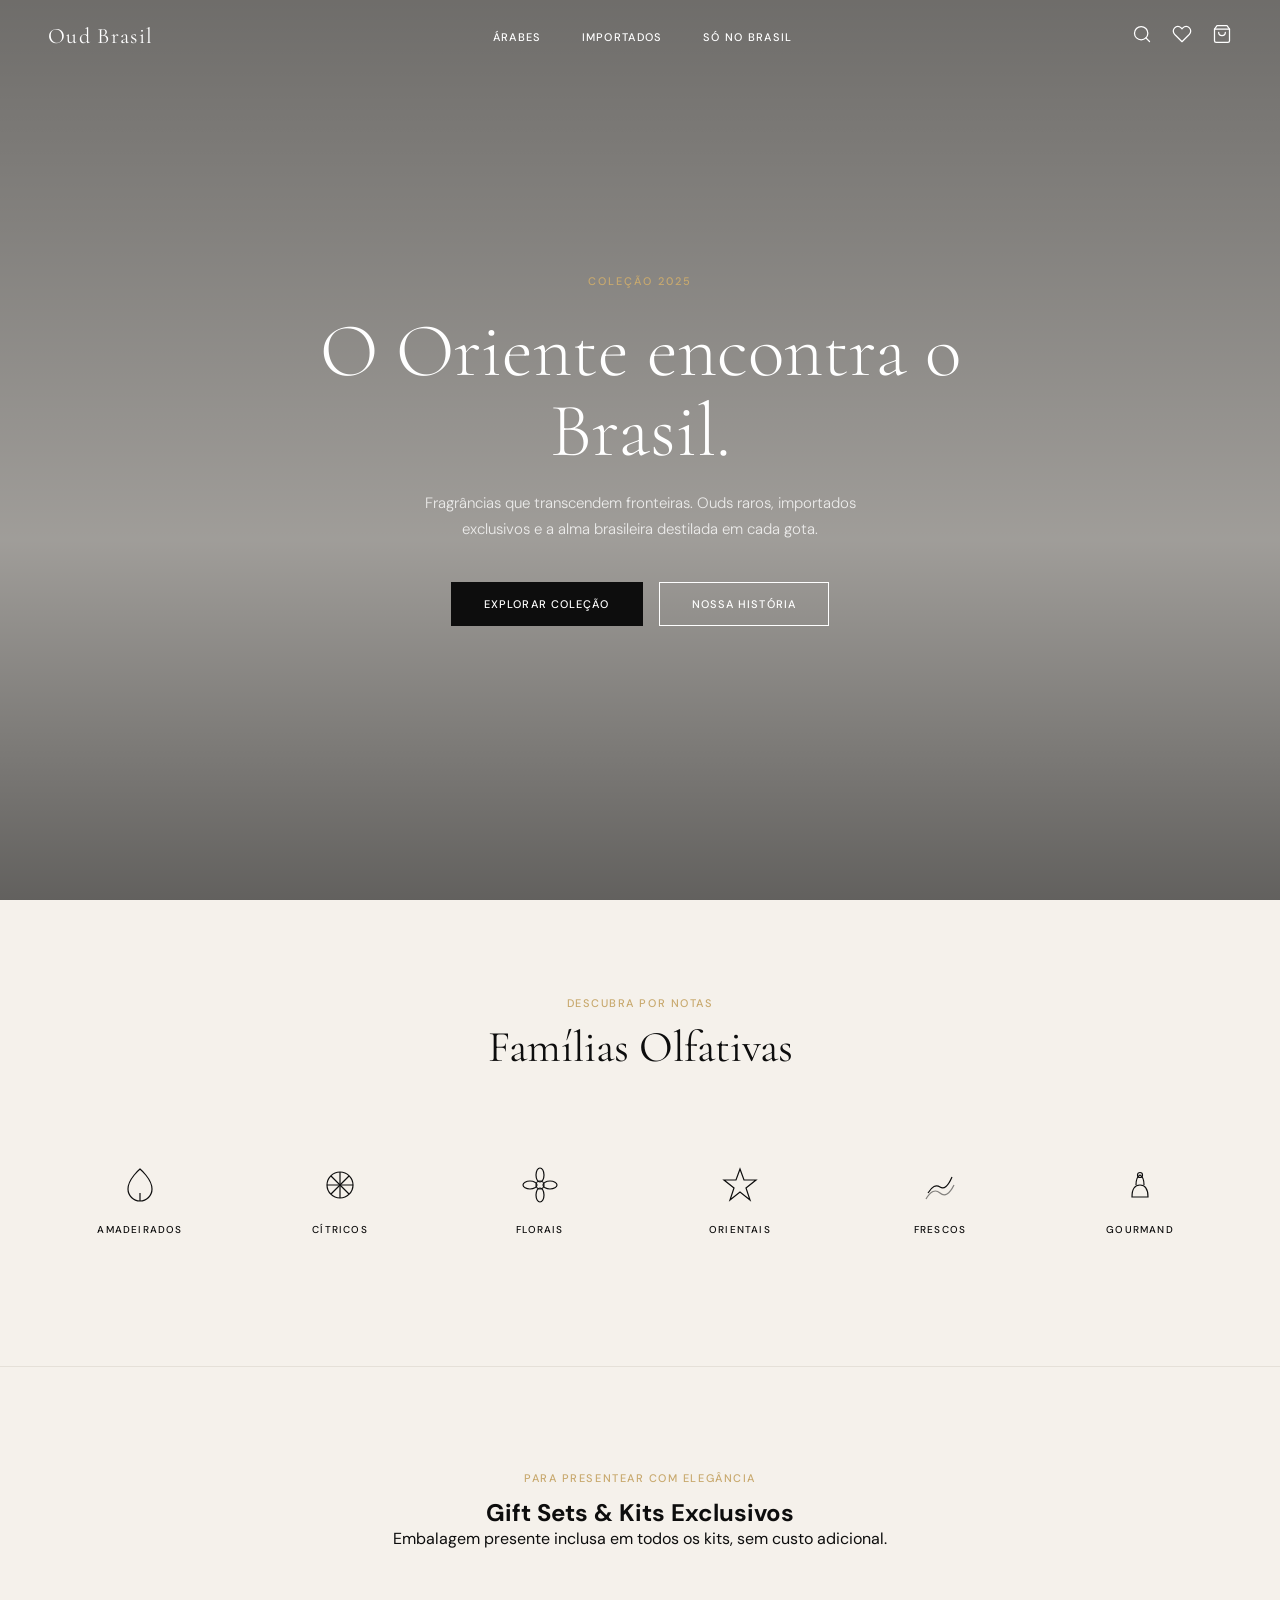
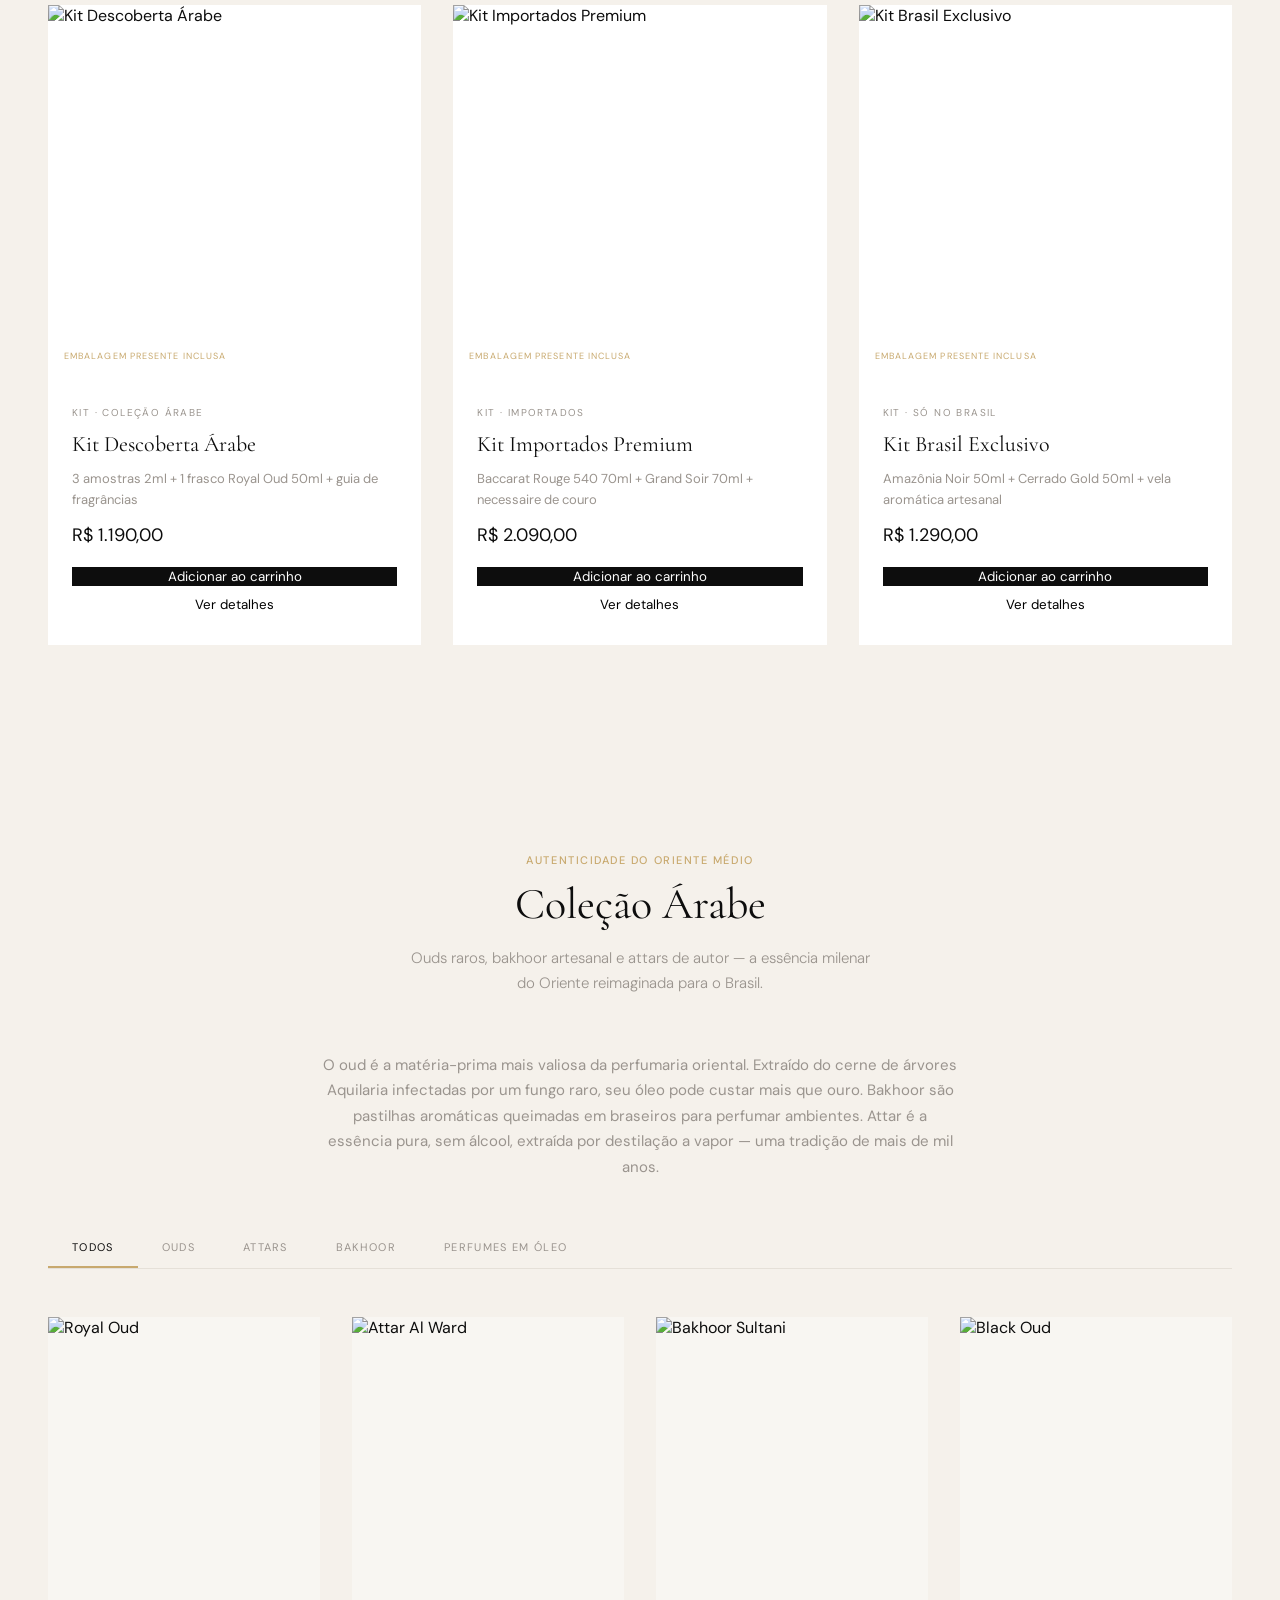
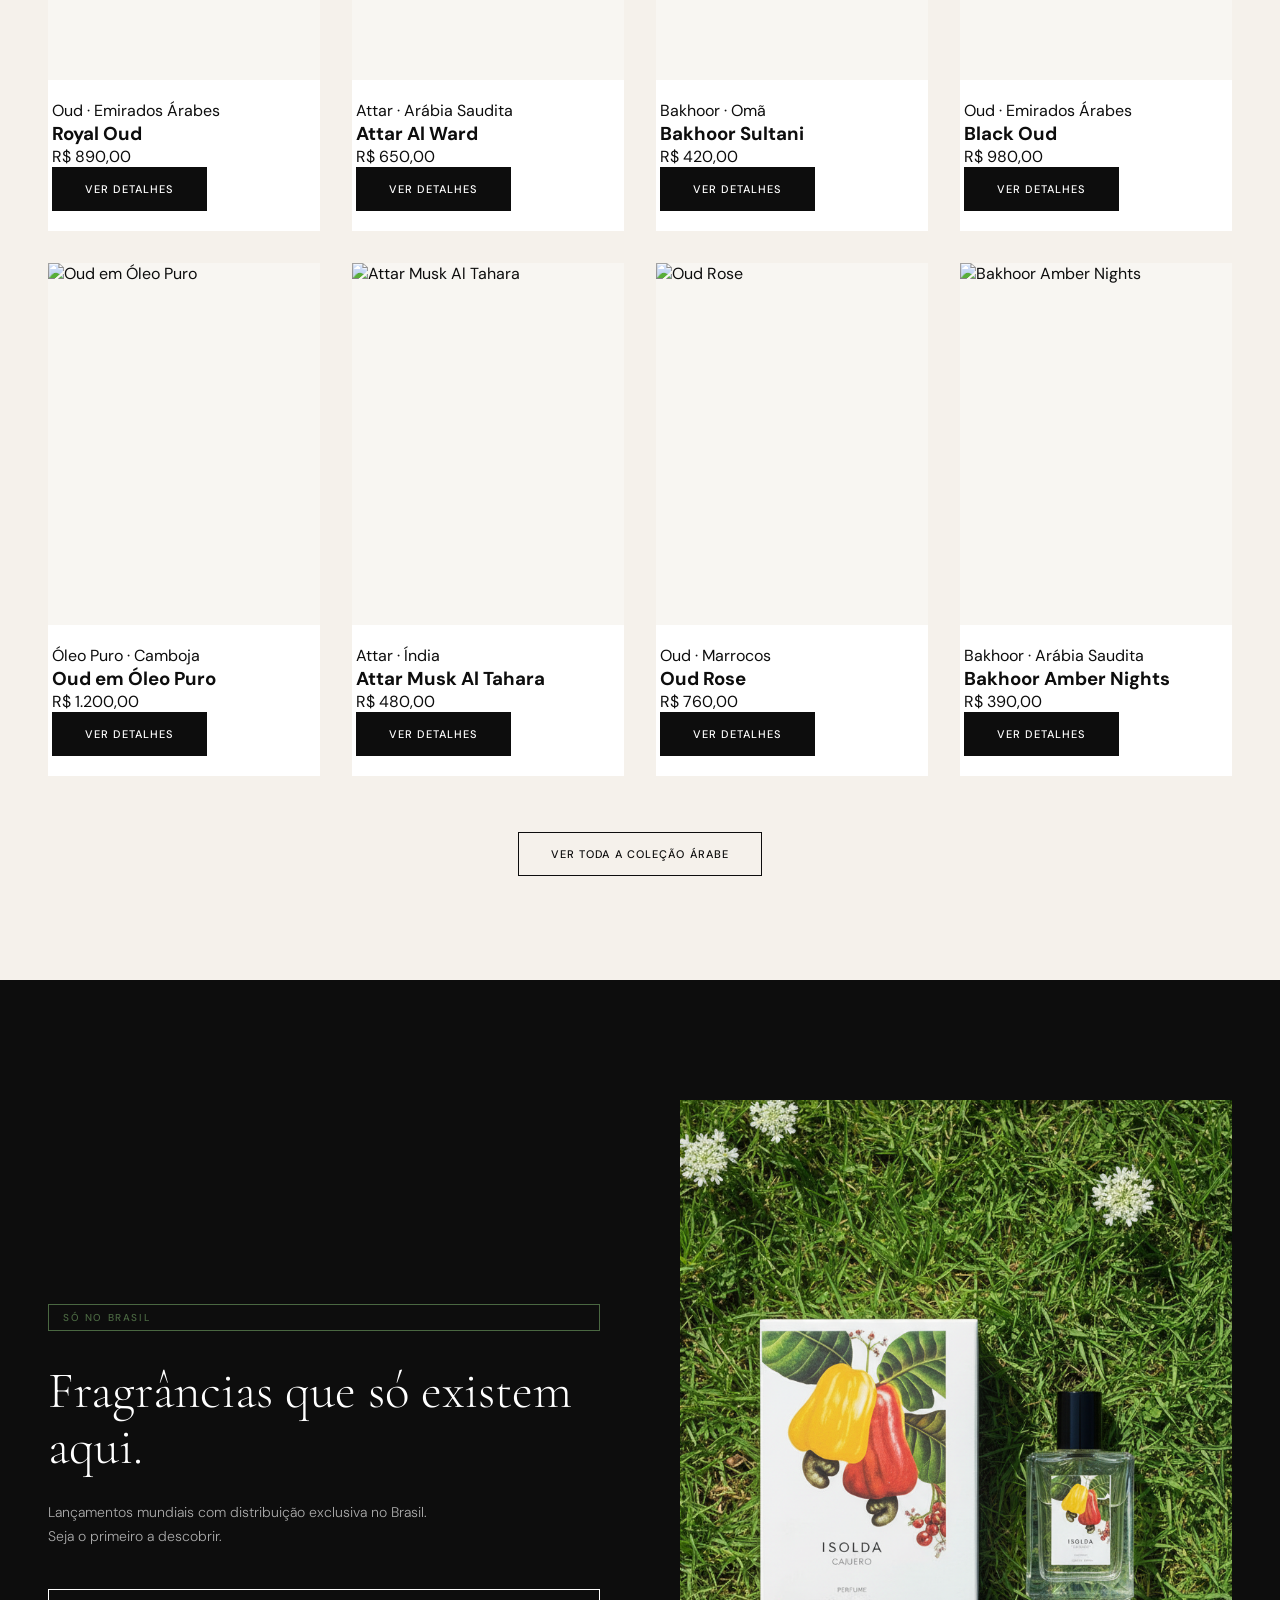
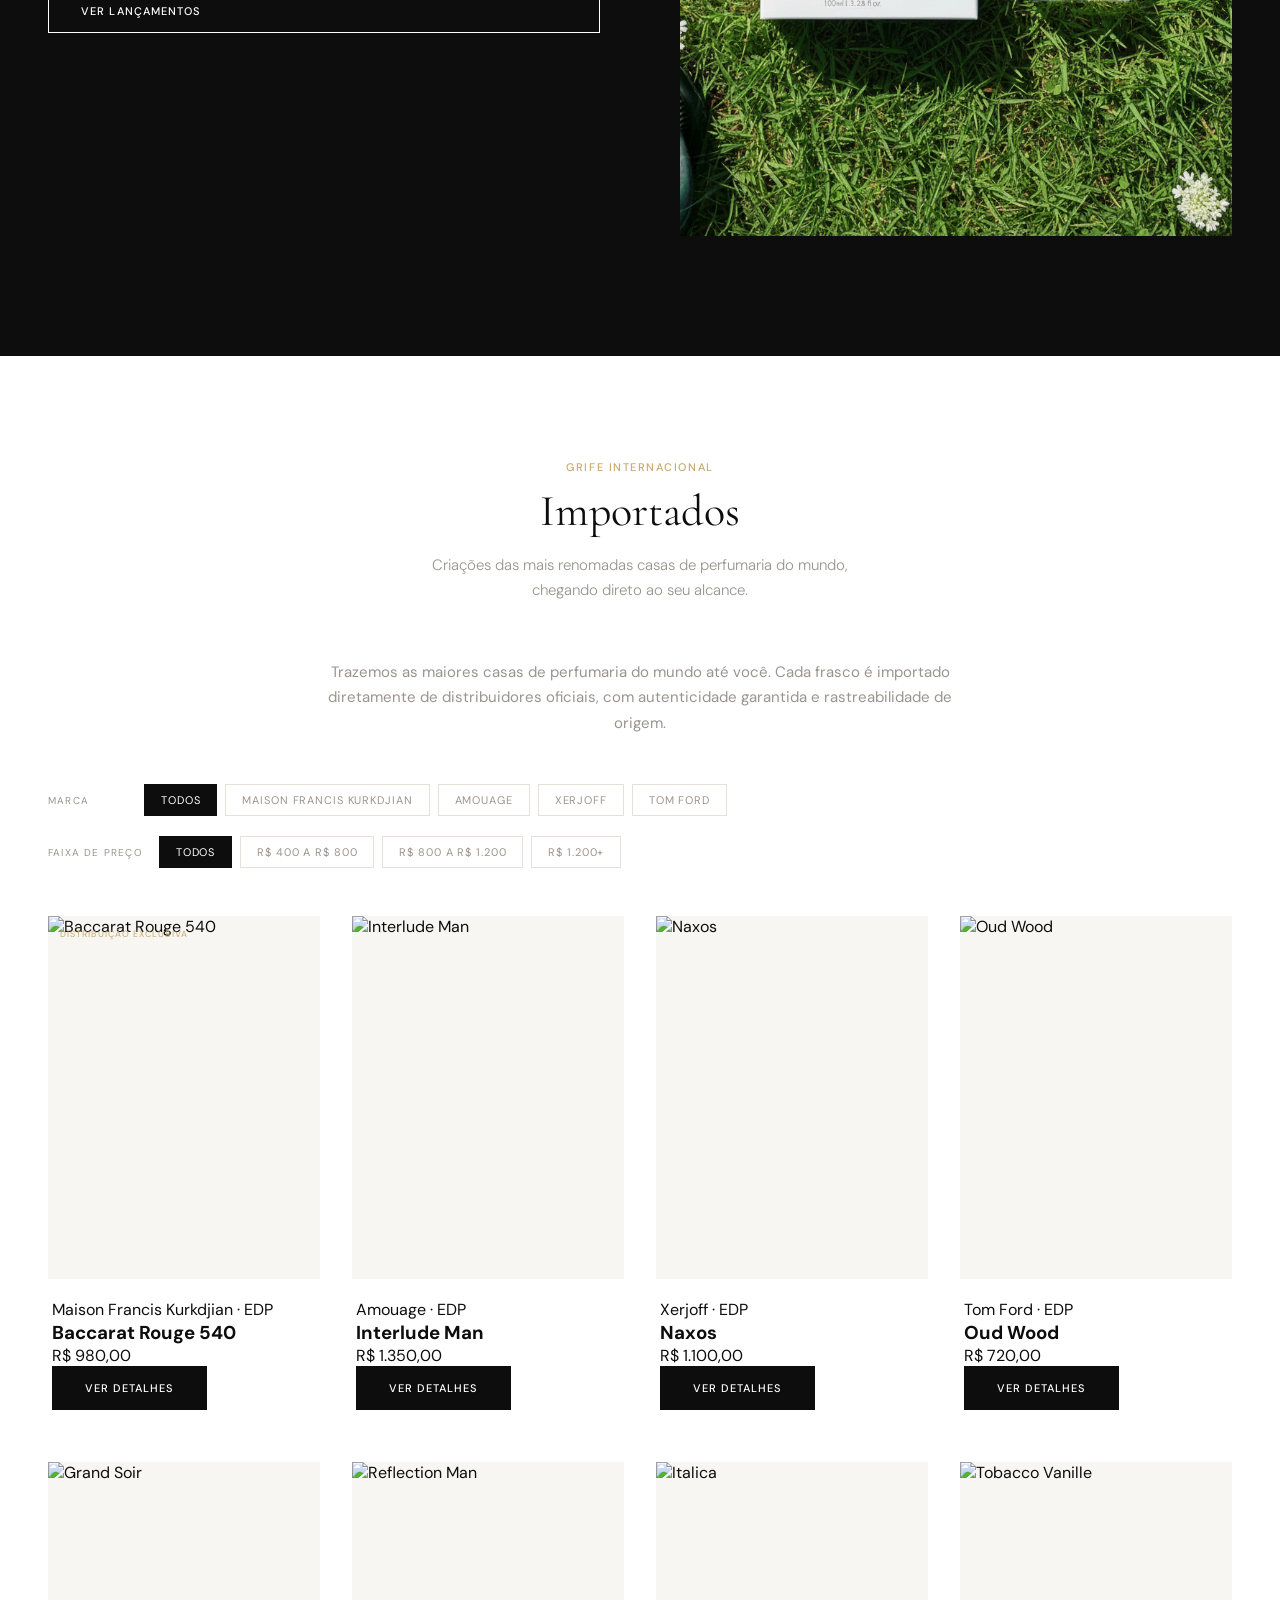
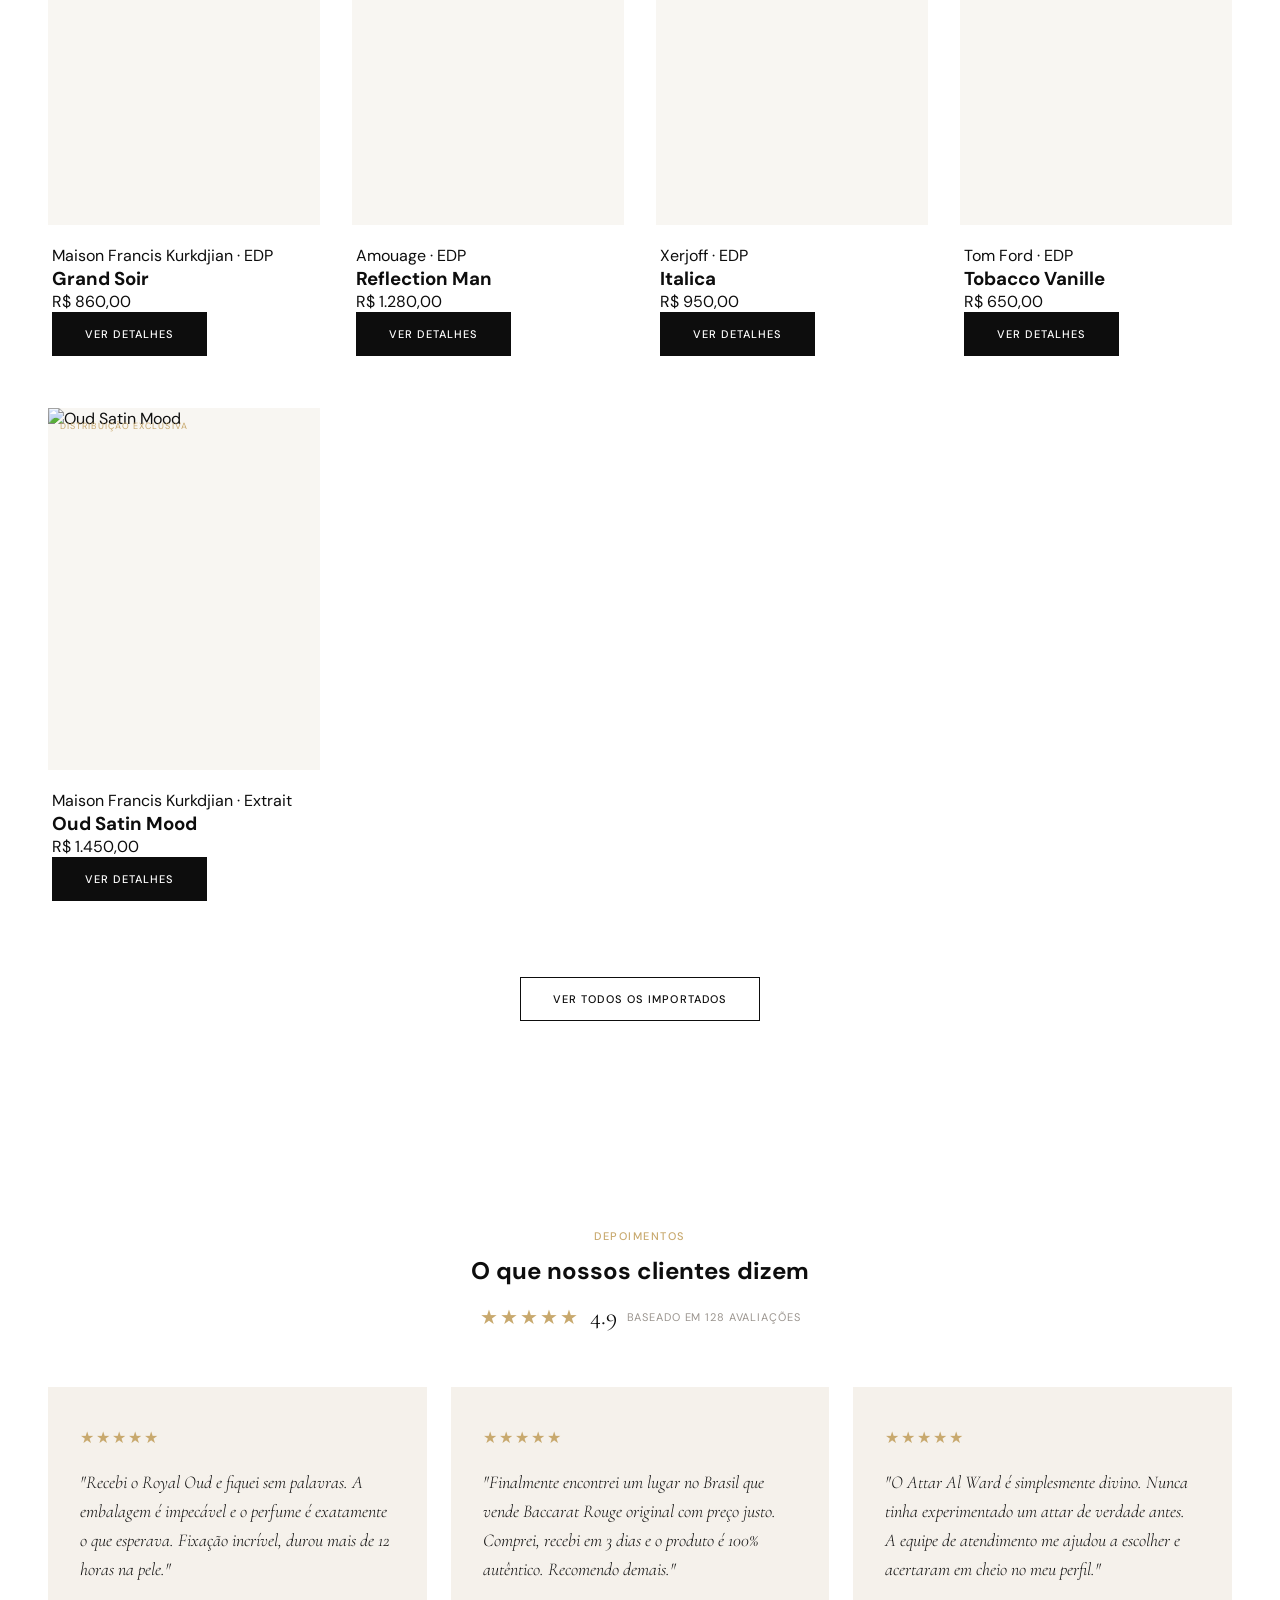
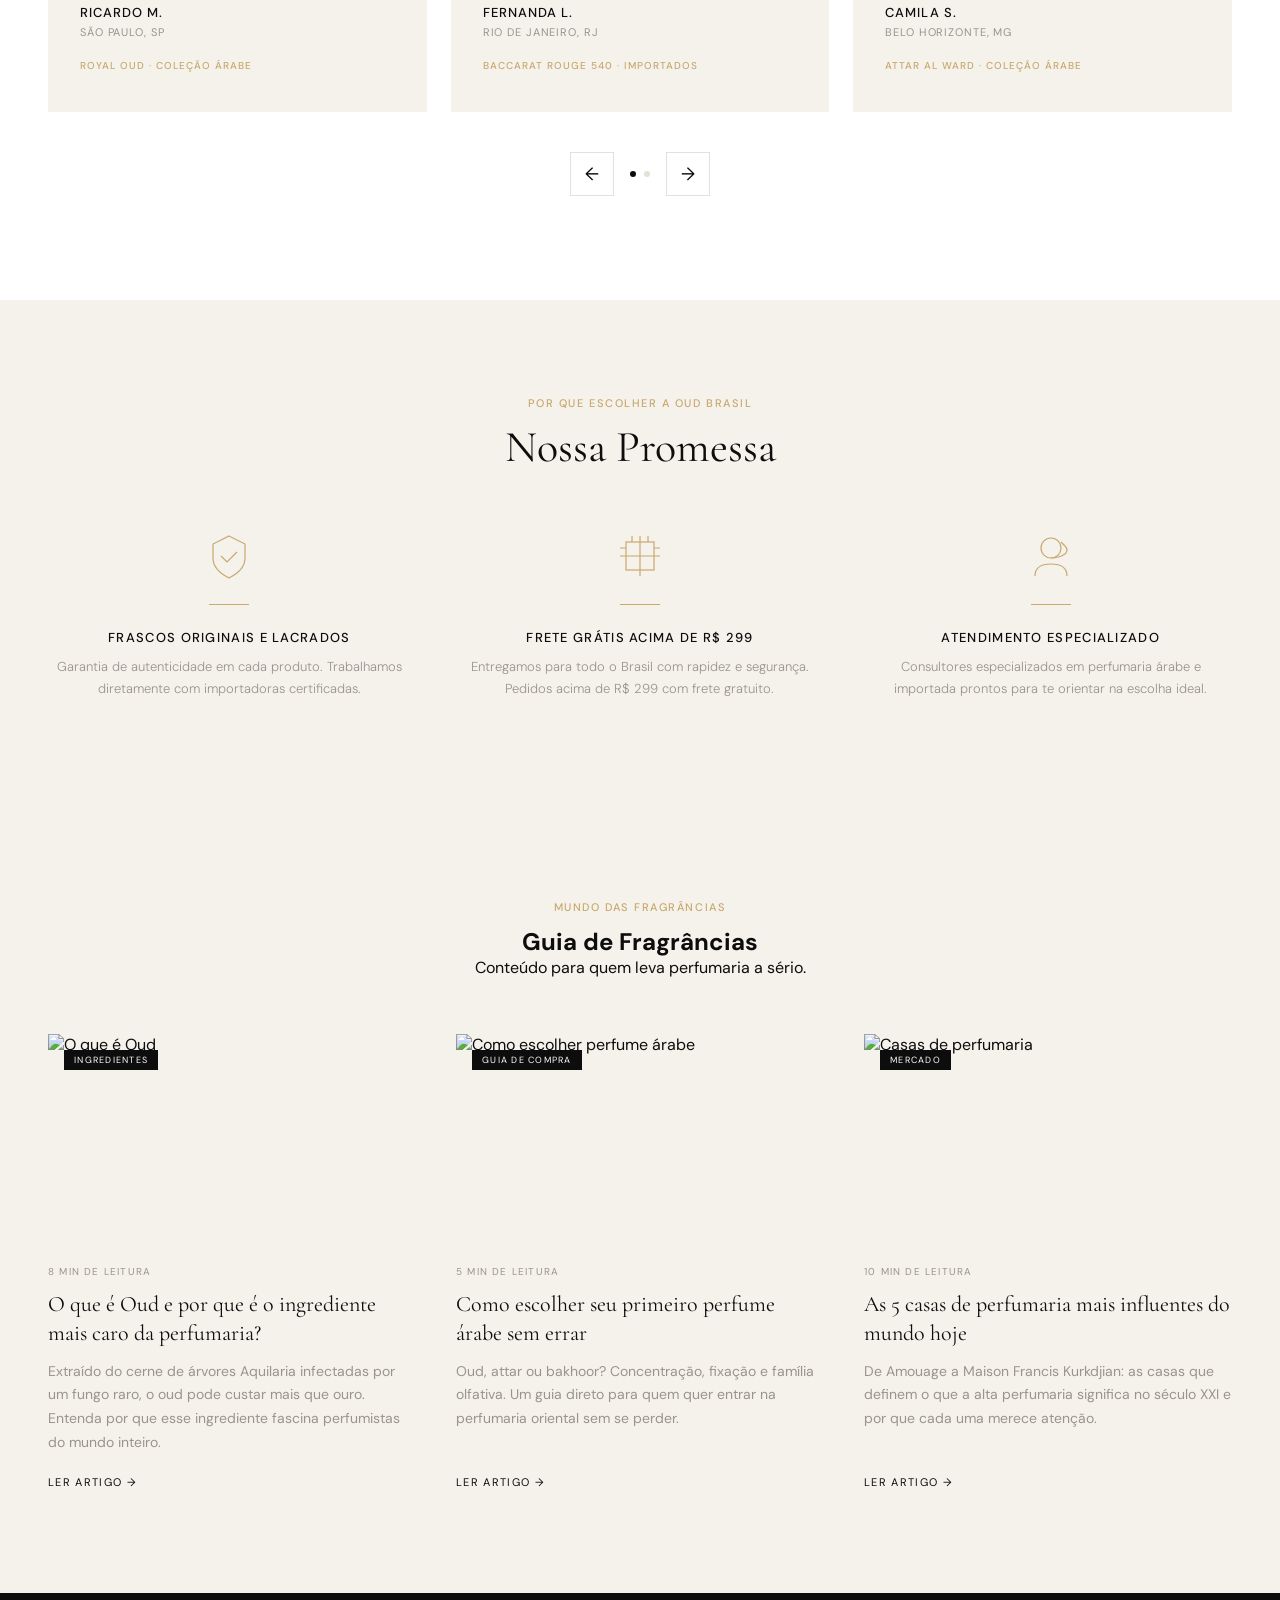
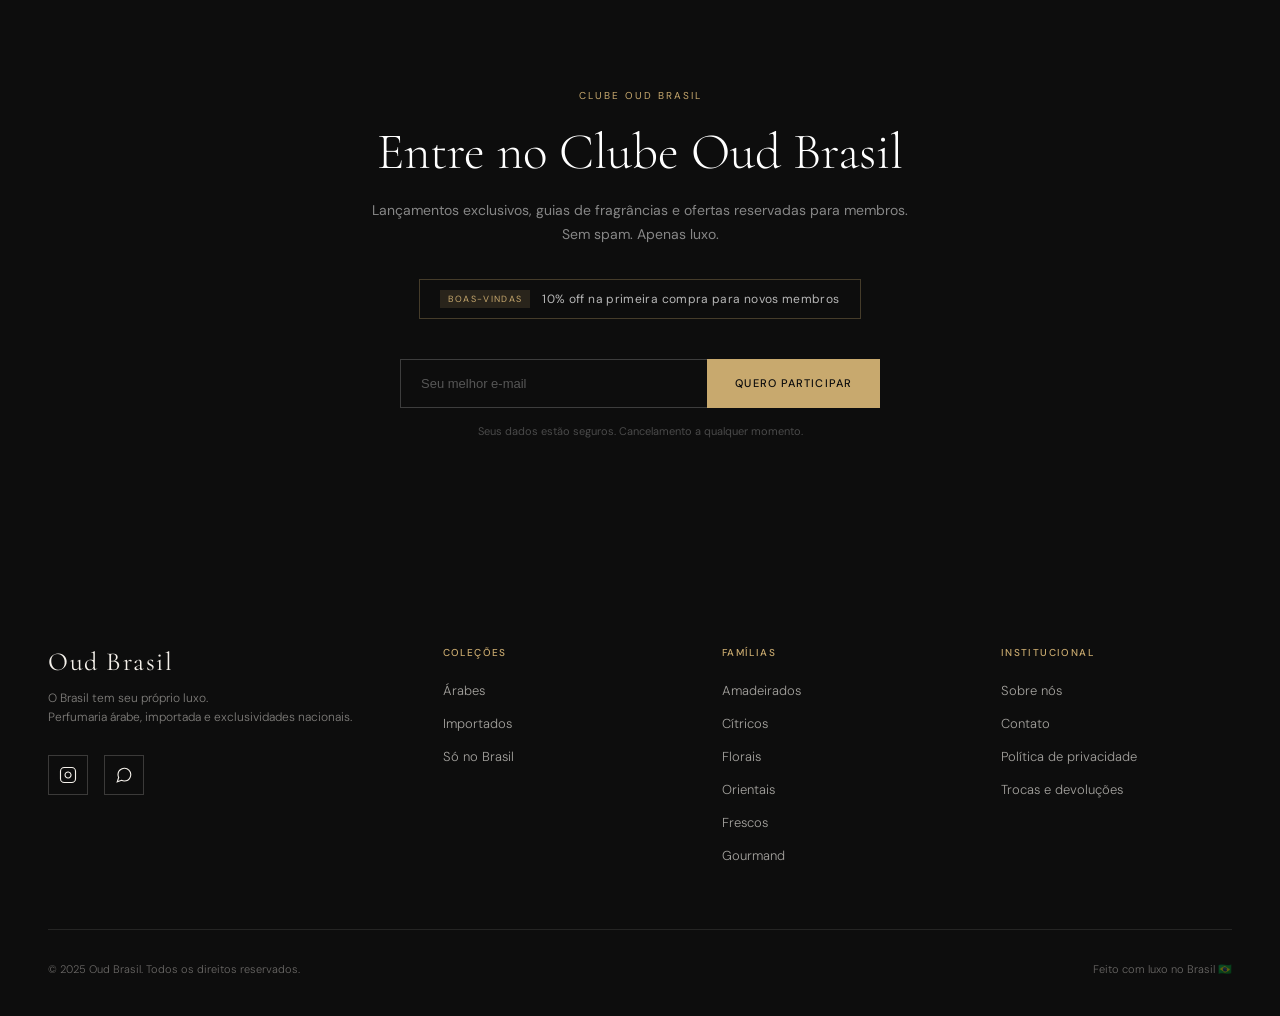
==== commit 8a3770d0: "feat: cria página de categoria arabes.html com filtros e ordenação Co-Authored-By: Claude Opus 4.6 <" ====
--- a/index.html
+++ b/index.html
@@ -380,7 +380,7 @@
       </div>
 
       <div class="section-cta-wrap">
-        <button class="btn btn-ghost">Ver toda a coleção árabe</button>
+        <a href="arabes.html" class="btn btn-ghost">Ver toda a coleção árabe</a>
       </div>
     </div>
   </section>
@@ -846,7 +846,7 @@
         <div class="footer-col">
           <p class="footer-col-title">Institucional</p>
           <ul>
-            <li><a href="#">Sobre nós</a></li>
+            <li><a href="sobre.html">Sobre nós</a></li>
             <li><a href="#">Contato</a></li>
             <li><a href="#">Política de privacidade</a></li>
             <li><a href="#">Trocas e devoluções</a></li>
--- a/css/components.css
+++ b/css/components.css
@@ -65,6 +65,7 @@
 .badge-gold { color: var(--clr-gold); }
 .badge-moss { color: var(--clr-moss); }
 .badge-dark { color: var(--clr-dark); }
+.product-card-img-wrap { position: relative; overflow: hidden; }
 .product-card-info { padding: 20px 4px; }
 .product-category { font-size: 10px; font-weight: 500; text-transform: uppercase; letter-spacing: 0.10em; color: var(--clr-muted); margin-bottom: 8px; }
 .product-name { font-family: 'Cormorant Garamond', serif; font-weight: 400; font-size: 18px; color: var(--clr-dark); margin-bottom: 6px; line-height: 1.25; }
@@ -225,8 +226,8 @@
   width: 100%;
 }
 
-@media (max-width: 480px) {
-  .cart-drawer { width: 100%; }
+@media (max-width: 767px) {
+  .cart-drawer { max-width: 90vw; }
   .cart-drawer-header, .cart-drawer-items, .cart-drawer-footer { padding-left: 20px; padding-right: 20px; }
 }
 
@@ -344,8 +345,8 @@
 }
 .favorites-item-remove:hover { color: var(--clr-dark); }
 
-@media (max-width: 480px) {
-  .favorites-drawer { width: 100%; }
+@media (max-width: 767px) {
+  .favorites-drawer { max-width: 90vw; }
   .favorites-drawer-header, .favorites-drawer-items { padding-left: 20px; padding-right: 20px; }
 }
 
@@ -415,7 +416,7 @@
   text-align: center;
 }
 
-@media (max-width: 480px) {
+@media (max-width: 767px) {
   .search-input { font-size: 24px; }
   .search-overlay-close { top: 16px; right: 20px; }
 }
--- a/css/sections.css
+++ b/css/sections.css
@@ -32,8 +32,8 @@
 .familia-icon svg { width: 40px; height: 40px; stroke: var(--clr-dark); fill: none; stroke-width: 1.2; transition: stroke 0.3s; }
 .familia-card:hover .familia-icon svg { stroke: var(--clr-gold); }
 .familia-label { font-size: 10px; font-weight: 500; text-transform: uppercase; letter-spacing: 0.12em; color: var(--clr-dark); }
-@media (max-width: 767px) { .familias-grid { grid-template-columns: repeat(3, 1fr); } }
-@media (max-width: 480px) { .familias-grid { grid-template-columns: repeat(2, 1fr); } }
+@media (max-width: 1023px) { .familias-grid { grid-template-columns: repeat(3, 1fr); } }
+@media (max-width: 767px) { .familias-grid { grid-template-columns: repeat(2, 1fr); } }
 
 /* ===================== GIFT SETS ===================== */
 #giftsets {
@@ -545,6 +545,7 @@
   .newsletter-input {
     border-right: 1px solid rgba(255,255,255,0.2);
     border-bottom: none;
+    font-size: 16px;
   }
   .newsletter-btn {
     padding: 16px;
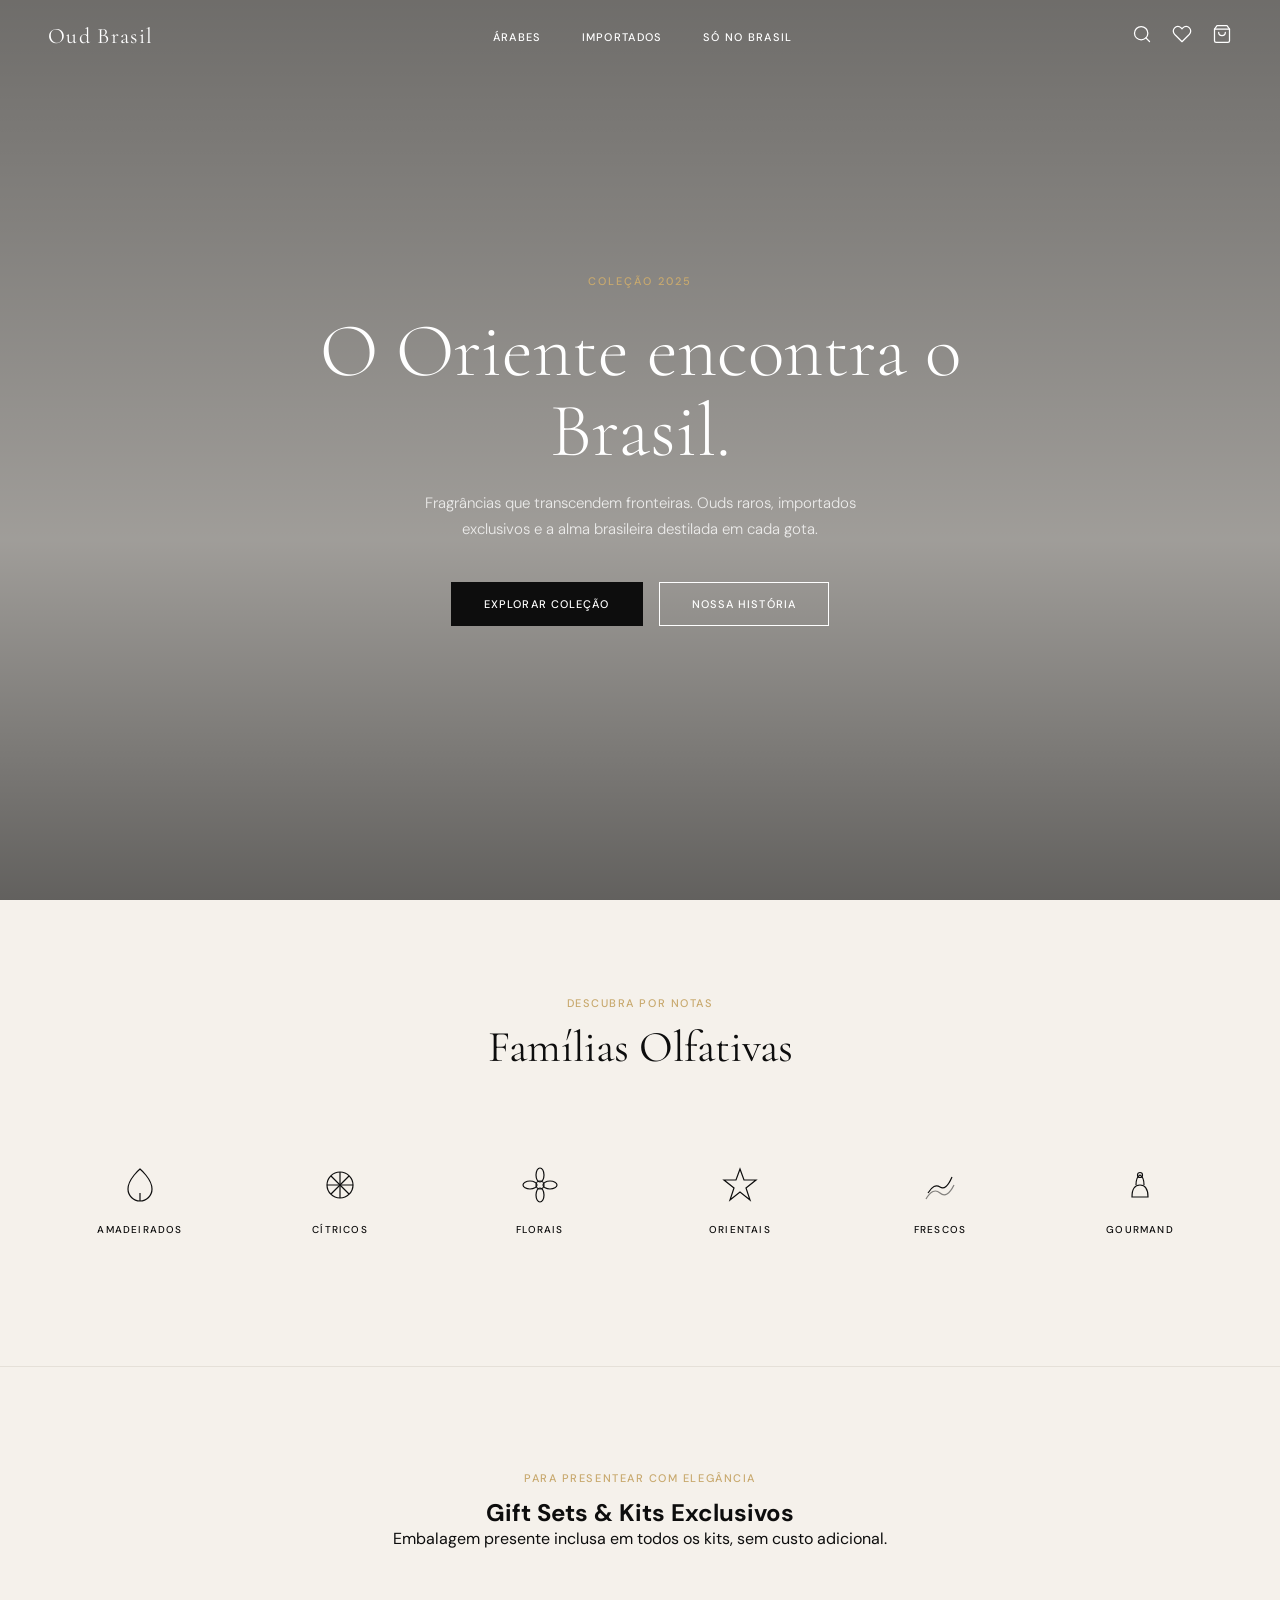
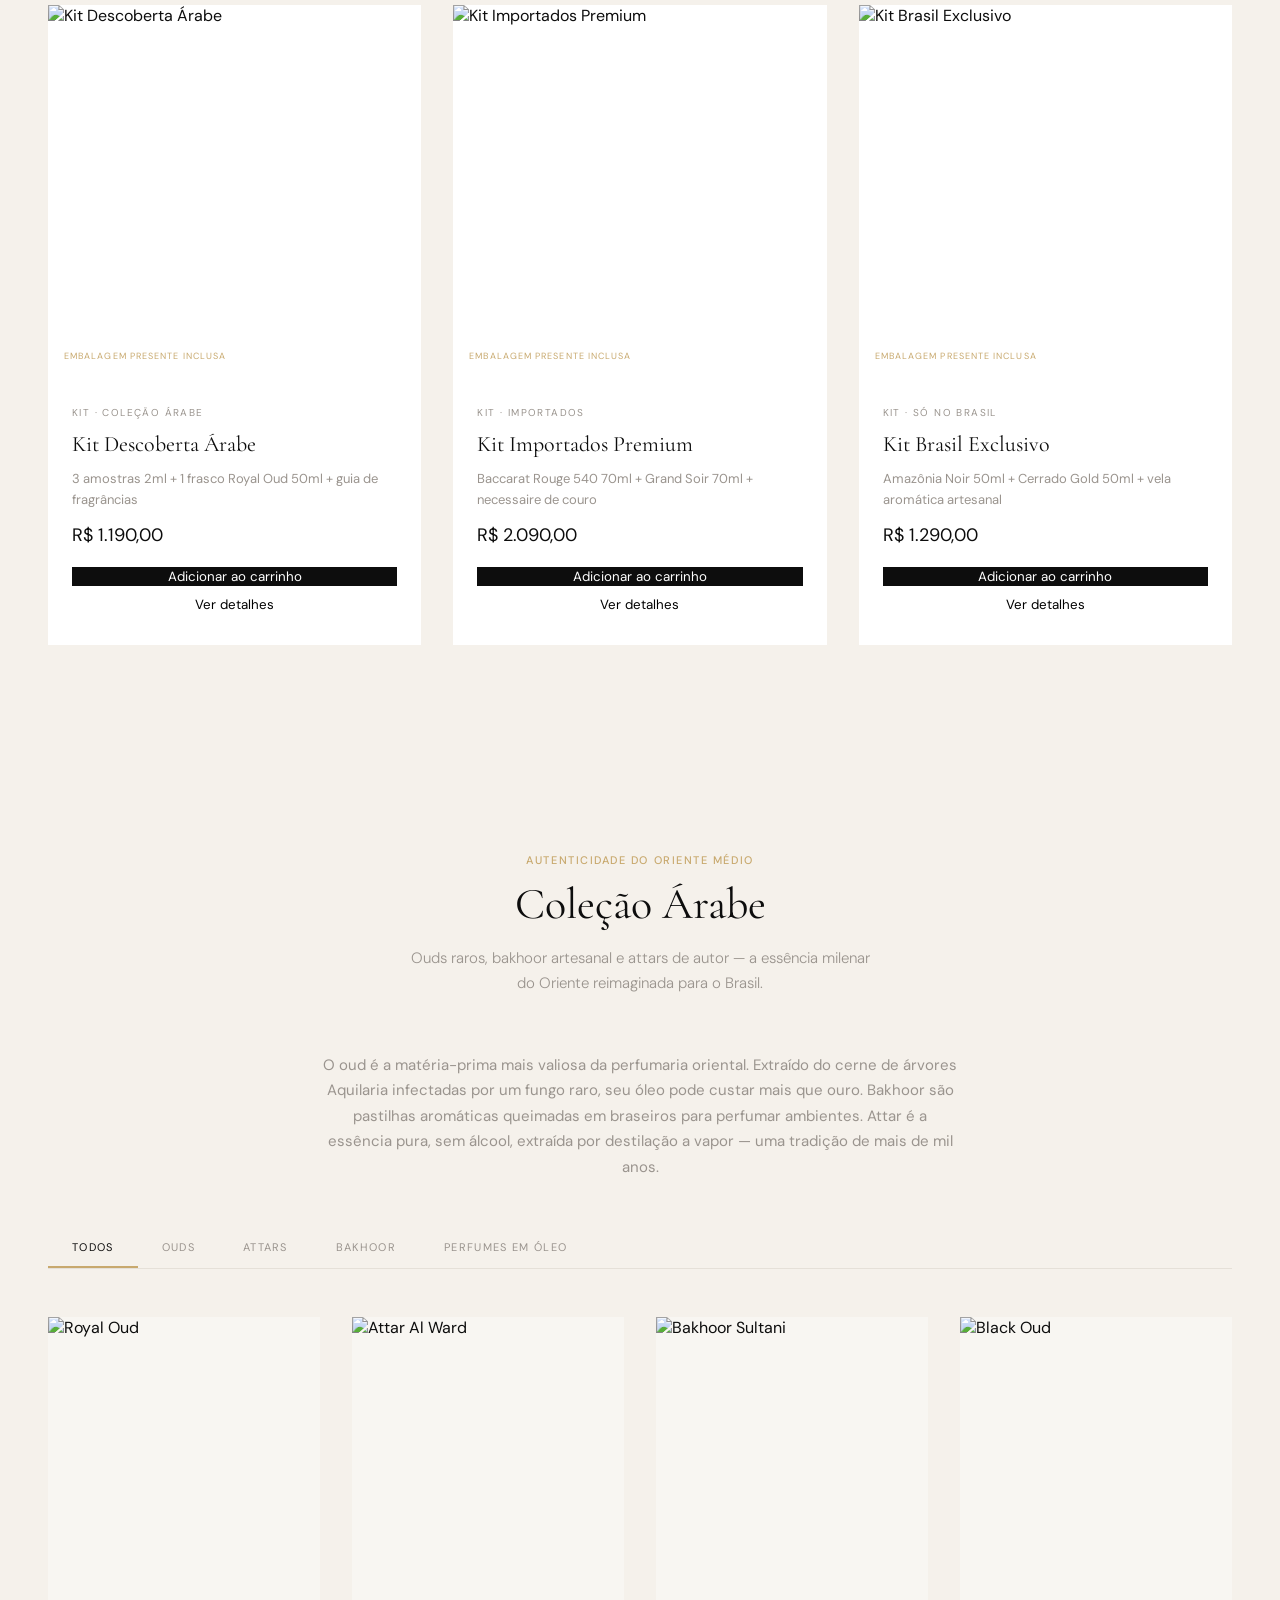
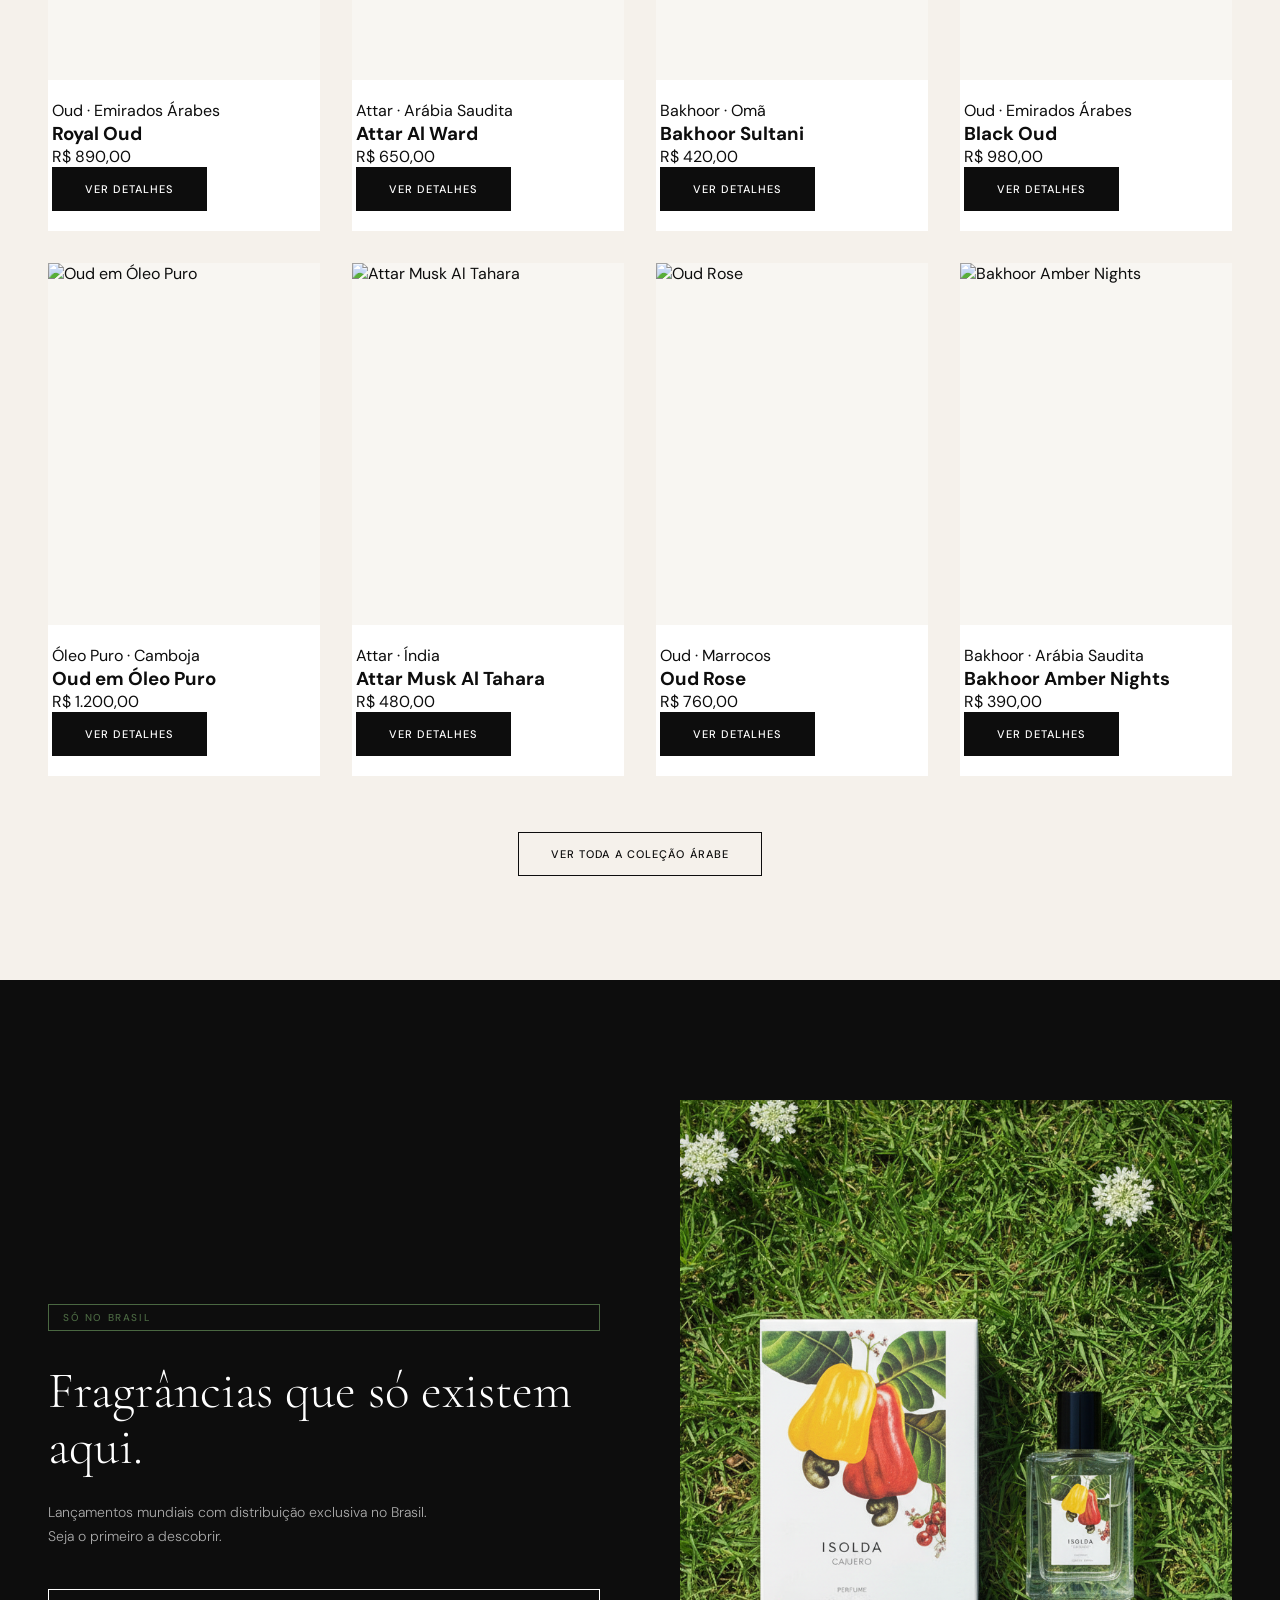
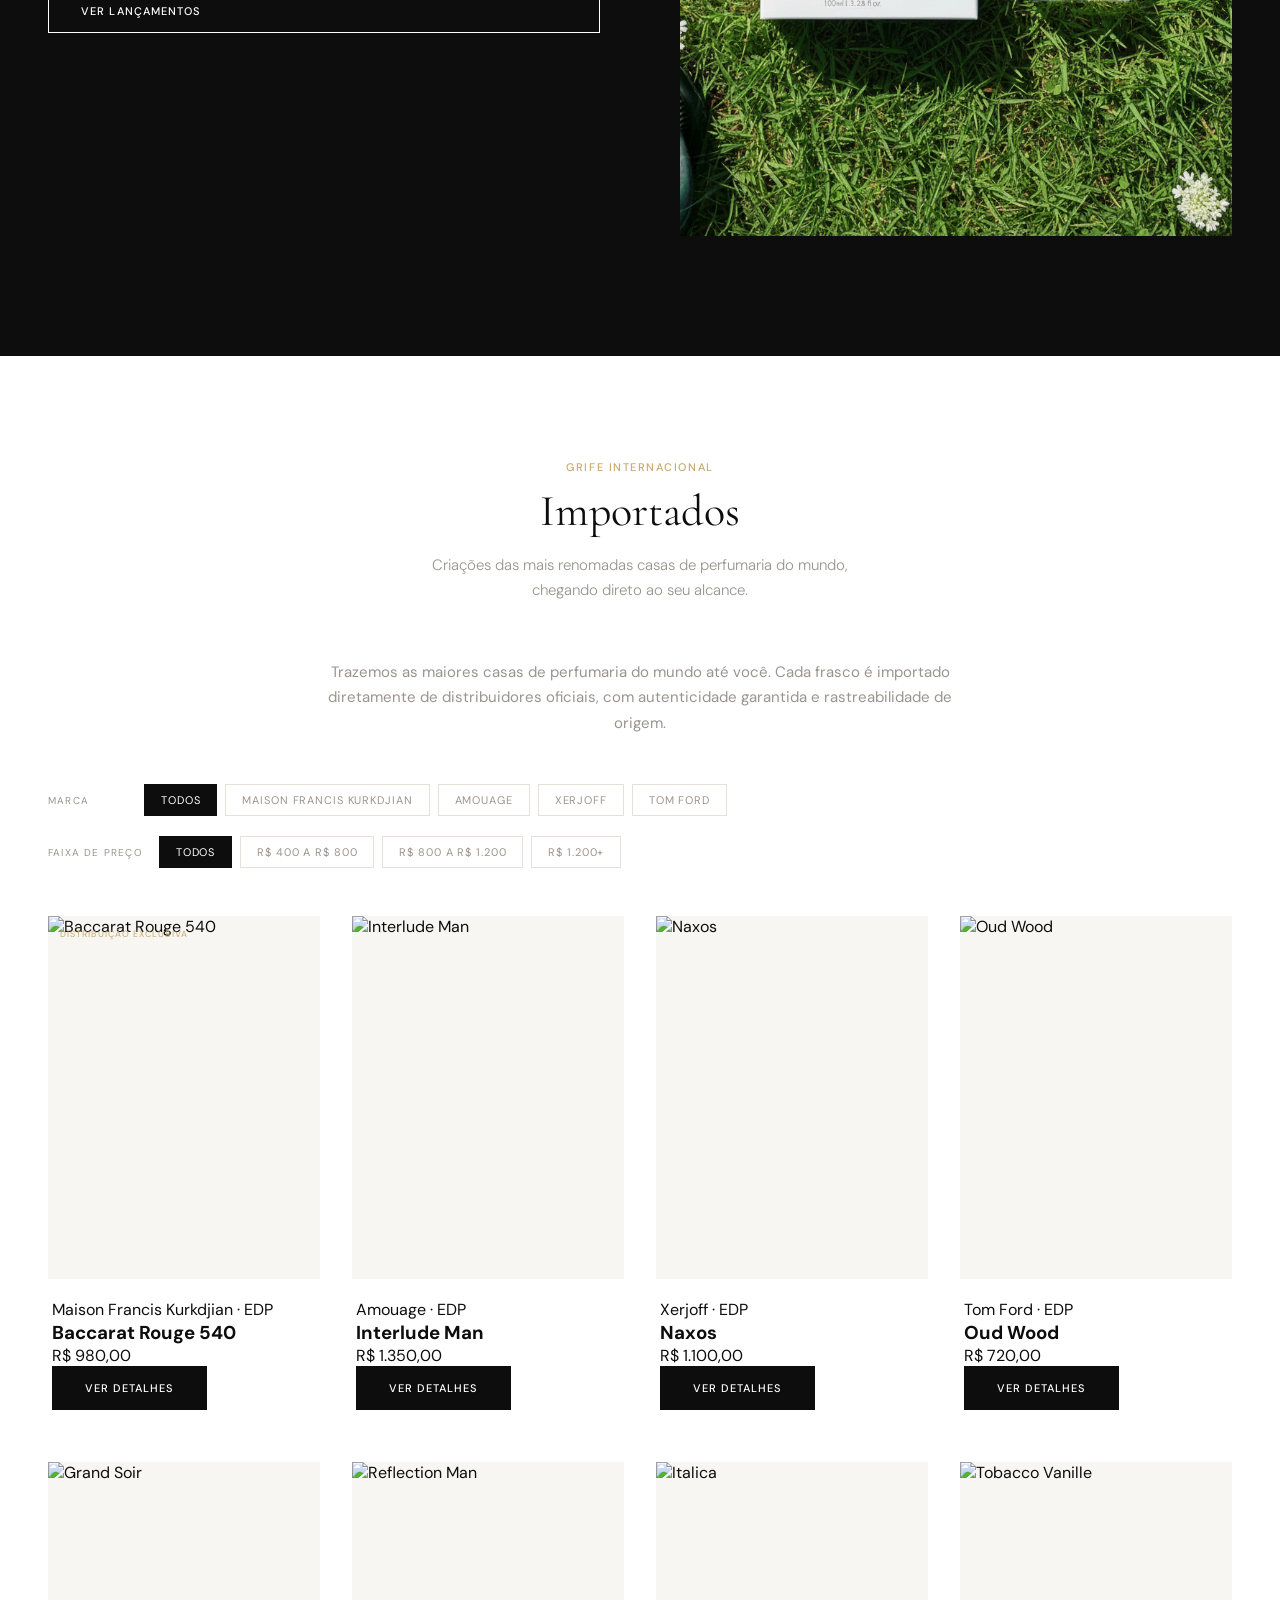
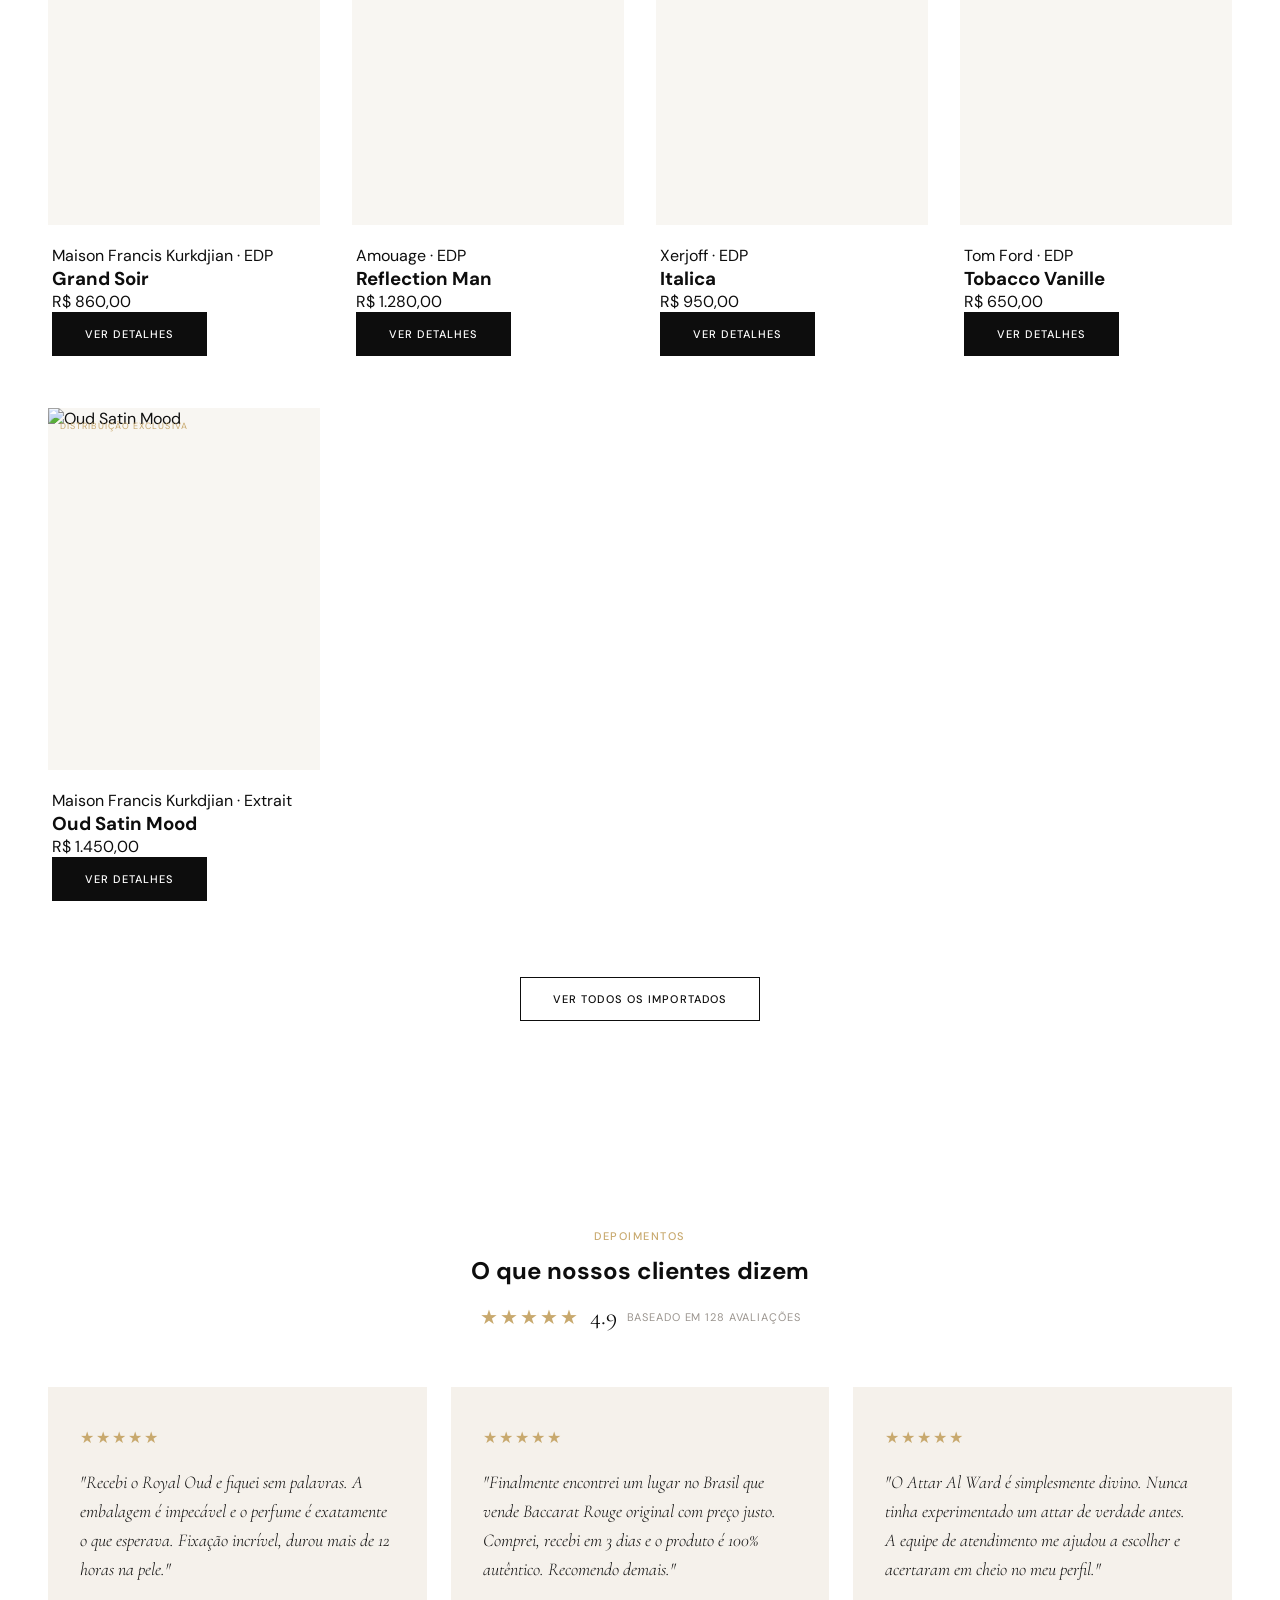
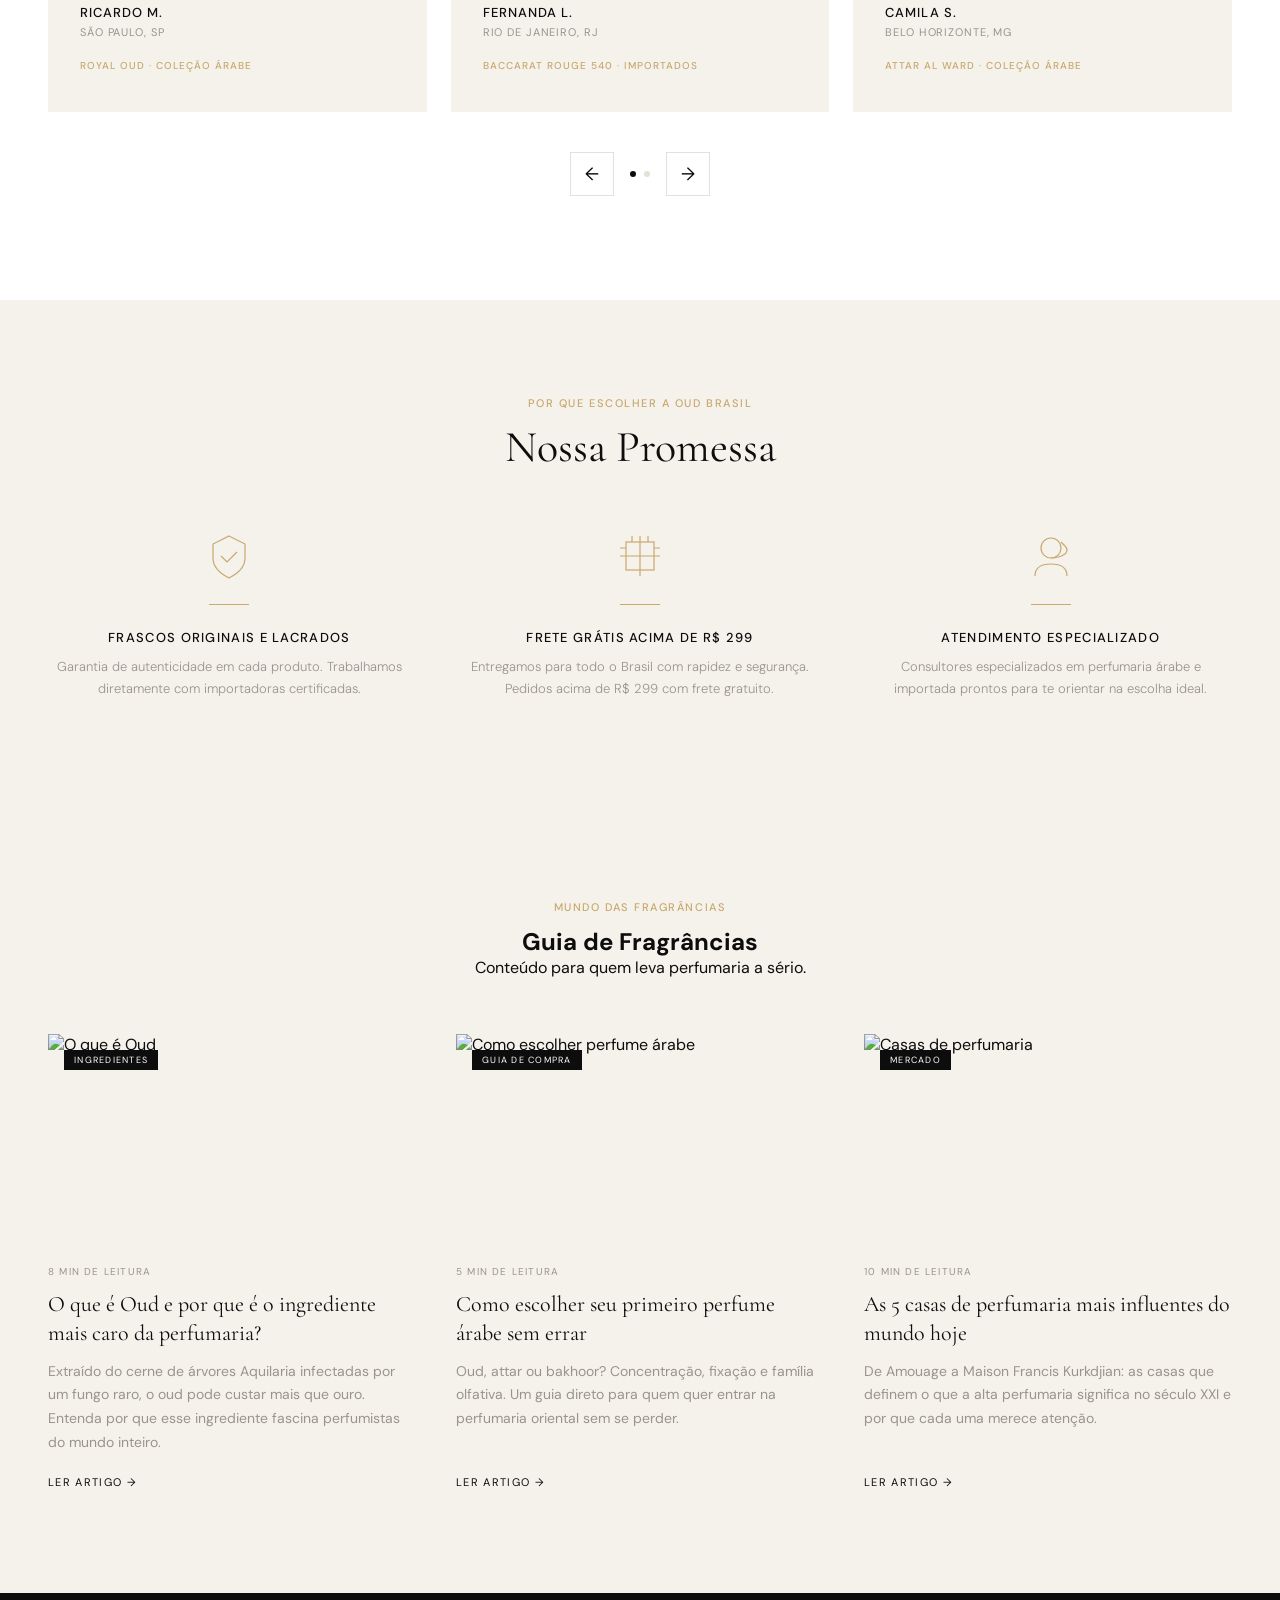
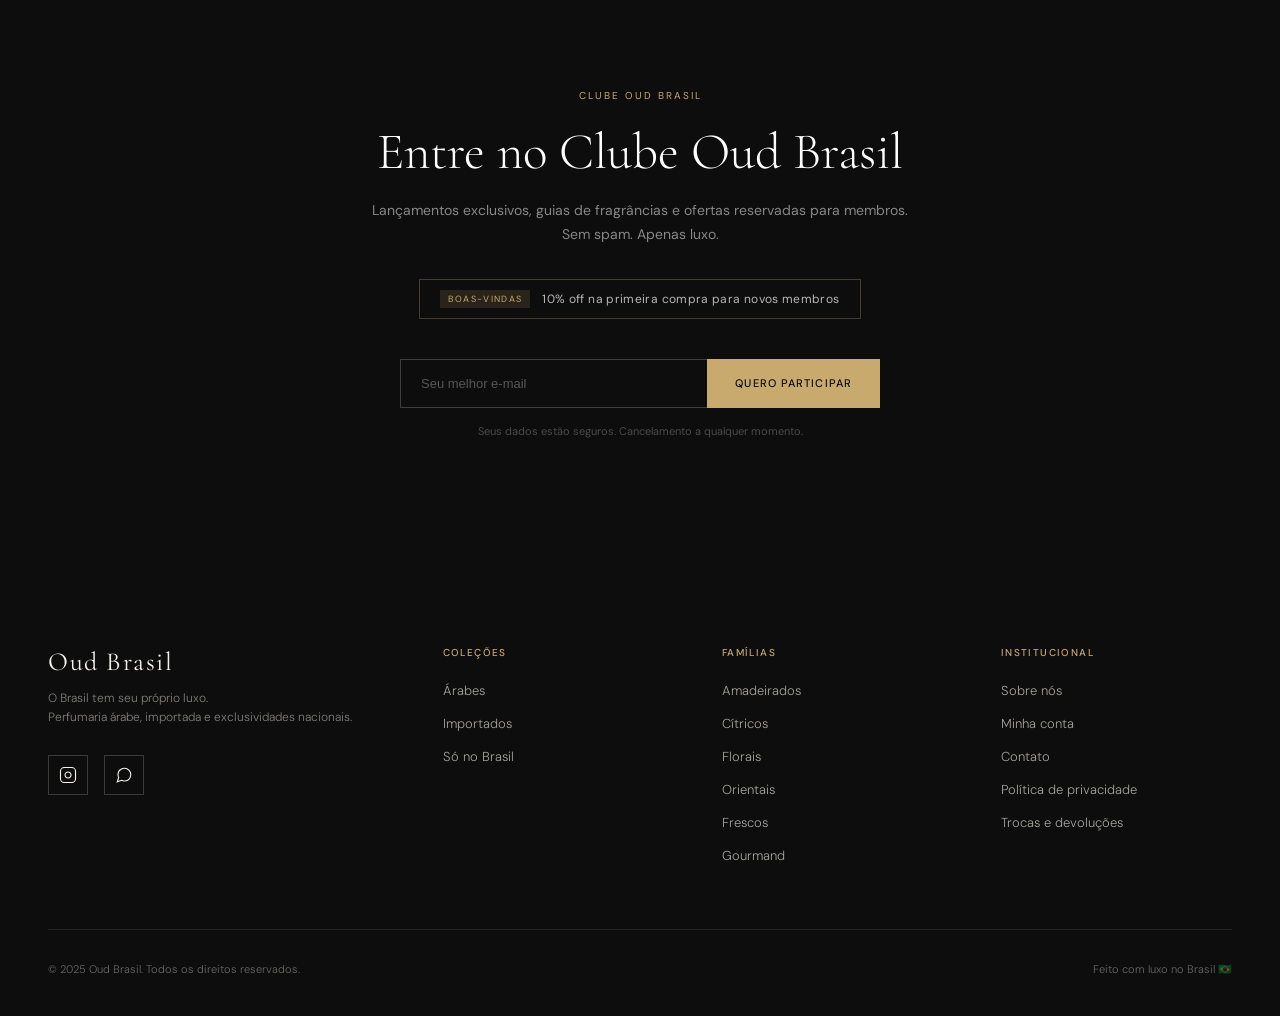
==== commit bcffe10b: "feat: cria página de login e cadastro conta.html Co-Authored-By: Claude Opus 4.6 <noreply@anthropic." ====
--- a/index.html
+++ b/index.html
@@ -395,7 +395,7 @@
           <h2 class="sonobrasil-title">Fragrâncias que só existem aqui.</h2>
           <p class="sonobrasil-desc">Lançamentos mundiais com distribuição exclusiva no Brasil. Seja o primeiro a
             descobrir.</p>
-          <a href="#" class="btn btn-ghost-light">Ver lançamentos</a>
+          <a href="sonobrasil.html" class="btn btn-ghost-light">Ver lançamentos</a>
         </div>
         <div class="sonobrasil-img">
           <img src="assets\granado_caju.png" alt="Perfume frasco natureza tropical" loading="lazy" />
@@ -571,7 +571,7 @@
       </div>
 
       <div class="section-cta-wrap">
-        <button class="btn btn-ghost">Ver todos os importados</button>
+        <a href="importados.html" class="btn btn-ghost">Ver todos os importados</a>
       </div>
     </div>
   </section>
@@ -847,6 +847,7 @@
           <p class="footer-col-title">Institucional</p>
           <ul>
             <li><a href="sobre.html">Sobre nós</a></li>
+            <li><a href="conta.html">Minha conta</a></li>
             <li><a href="#">Contato</a></li>
             <li><a href="#">Política de privacidade</a></li>
             <li><a href="#">Trocas e devoluções</a></li>
